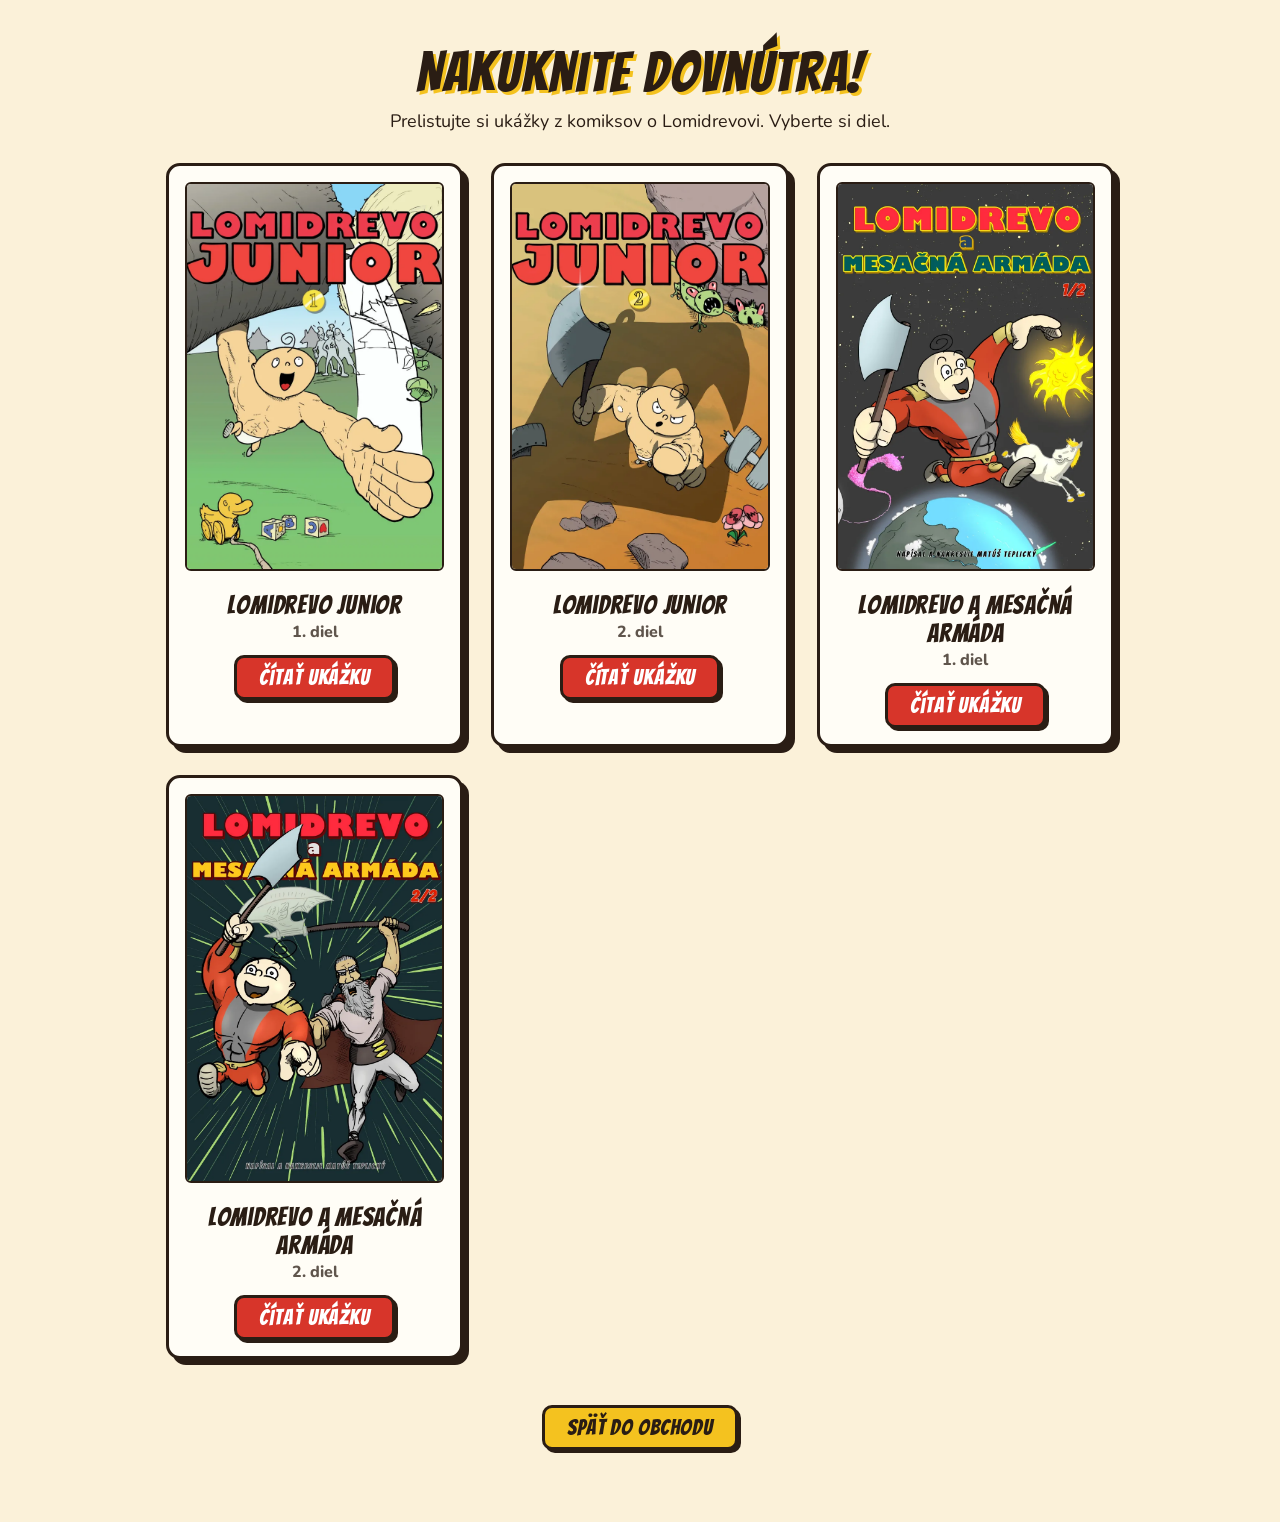
==== index.html @ 9c91c57e "Add files via upload" ====
<!doctype html>
<html lang="sk">
<head>
<meta charset="utf-8">
<meta name="viewport" content="width=device-width,initial-scale=1">
<title>Nakuknite do komiksu | Lomidrevo Junior</title>
<meta name="description" content="Prelistujte si ukážky z komiksov Lomidrevo a Mesačná armáda.">
<link rel="preconnect" href="https://fonts.googleapis.com">
<link href="https://fonts.googleapis.com/css2?family=Bangers&family=Nunito:wght@400;800&display=swap" rel="stylesheet">
<link rel="stylesheet" href="style.css">
</head>
<body>
<main class="landing">
  <h1>Nakuknite dovnútra!</h1>
  <p class="lead">Prelistujte si ukážky z komiksov o Lomidrevovi. Vyberte si diel.</p>
  <div class="cards" id="cards"></div>
  <p style="margin-top:34px"><a class="btn alt" href="https://www.lomidrevojunior.sk">Späť do obchodu</a></p>
</main>
<script src="common.js"></script>
<script>
loadBooks().then(books => {
  document.getElementById("cards").innerHTML = books.map(b => {
    const first = parsePages(b.pages, b.total)[0] || 1;
    return `<a class="card" href="reader.html?b=${b.id}">
      <img src="${b.folder}/${pad(first)}.webp" alt="Obálka: ${b.title}, ${b.subtitle}" loading="lazy">
      <h2>${b.title}</h2><span class="sub">${b.subtitle}</span>
      <span class="btn">Čítať ukážku</span></a>`;
  }).join("");
});
</script>
</body>
</html>
---- style.css ----
:root{--red:#d7352a;--yellow:#f4c21f;--cream:#fbf1d9;--ink:#2a1d14;--paper:#fffdf6}
*{box-sizing:border-box}
html,body{margin:0;height:100%}
body{font-family:"Nunito",system-ui,sans-serif;background:var(--cream);color:var(--ink)}
h1,h2,.comic{font-family:"Bangers","Impact",sans-serif;letter-spacing:.03em;font-weight:400}
a{color:inherit}

/* landing */
.landing{max-width:980px;margin:0 auto;padding:32px 16px 56px;text-align:center}
.landing h1{font-size:clamp(34px,7vw,56px);margin:.2em 0 .1em;text-shadow:3px 3px 0 var(--yellow)}
.landing p.lead{max-width:560px;margin:0 auto 28px;font-size:18px;line-height:1.5}
.cards{display:grid;grid-template-columns:repeat(auto-fit,minmax(240px,1fr));gap:28px}
.card{display:block;text-decoration:none;background:var(--paper);border:3px solid var(--ink);border-radius:14px;padding:16px;box-shadow:6px 6px 0 var(--ink);transition:transform .15s,box-shadow .15s}
.card:hover,.card:focus-visible{transform:translate(-3px,-3px);box-shadow:9px 9px 0 var(--ink)}
.card img{width:100%;aspect-ratio:2/3;object-fit:cover;border:2px solid var(--ink);border-radius:6px;background:#eee}
.card h2{font-size:26px;margin:14px 0 2px}
.card span.sub{display:block;font-weight:800;opacity:.75}
.btn{display:inline-block;margin-top:12px;background:var(--red);color:#fff;font-family:"Bangers",sans-serif;letter-spacing:.04em;font-size:22px;padding:8px 22px;border:3px solid var(--ink);border-radius:10px;text-decoration:none;box-shadow:3px 3px 0 var(--ink)}
.btn:hover{background:#bf2a20}
.btn.alt{background:var(--yellow);color:var(--ink)}

/* reader */
.reader{position:fixed;inset:0;display:flex;flex-direction:column;background:#2b2118}
.topbar{display:flex;align-items:center;gap:10px;padding:8px 12px;background:var(--cream);border-bottom:3px solid var(--ink)}
.topbar .t{flex:1;min-width:0;white-space:nowrap;overflow:hidden;text-overflow:ellipsis;font-weight:800}
.topbar .t b{font-family:"Bangers",sans-serif;font-weight:400;font-size:22px;letter-spacing:.03em}
.topbar a.btn,.topbar button{margin:0;font-size:18px;padding:5px 14px;box-shadow:2px 2px 0 var(--ink)}
.iconbtn{background:var(--paper);border:2px solid var(--ink);border-radius:8px;cursor:pointer;font-size:18px;padding:4px 10px;color:var(--ink)}
.stage{flex:1;position:relative;display:flex;align-items:center;justify-content:center;overflow:hidden;perspective:2200px;touch-action:pan-y}
.book{position:relative;display:flex;height:100%;max-width:100%;padding:12px;box-sizing:border-box}
.slot{position:relative;height:100%;aspect-ratio:419.52/623.52;background:var(--paper);overflow:hidden}
.slot img{width:100%;height:100%;object-fit:contain;display:block;user-select:none;-webkit-user-drag:none}
.slot.empty{background:transparent}
.slot.l{box-shadow:inset -14px 0 18px -14px rgba(0,0,0,.35)}
.slot.r{box-shadow:inset 14px 0 18px -14px rgba(0,0,0,.35)}
.book.spread .slot.l{border-radius:4px 0 0 4px}
.book.spread .slot.r{border-radius:0 4px 4px 0}
.book:not(.spread) .slot{border-radius:4px}
.leaf{position:absolute;top:12px;bottom:12px;aspect-ratio:419.52/623.52;transform-style:preserve-3d;z-index:5}
.leaf .f,.leaf .b{position:absolute;inset:0;backface-visibility:hidden;background:var(--paper);overflow:hidden}
.leaf .b{transform:rotateY(180deg)}
.leaf img{width:100%;height:100%;object-fit:contain}
.nav{position:absolute;top:50%;transform:translateY(-50%);z-index:10;width:44px;height:64px;border:2px solid var(--ink);background:var(--yellow);color:var(--ink);font-size:26px;cursor:pointer;border-radius:10px;box-shadow:2px 2px 0 var(--ink)}
.nav:disabled{opacity:.3;cursor:default}
.nav.prev{left:8px}.nav.next{right:8px}
.footer{display:flex;align-items:center;justify-content:center;gap:12px;padding:8px;background:var(--cream);border-top:3px solid var(--ink);font-weight:800}
.end{position:absolute;inset:0;z-index:20;display:none;align-items:center;justify-content:center;flex-direction:column;gap:6px;background:rgba(43,33,24,.9);color:#fff;text-align:center;padding:20px}
.end.show{display:flex}
.end h2{font-size:clamp(30px,6vw,52px);margin:0;color:var(--yellow)}
.end p{max-width:440px;margin:4px 0 8px;font-size:18px}
.end .row{display:flex;gap:10px;flex-wrap:wrap;justify-content:center}
@media (max-width:640px){.nav{width:36px;height:52px}.topbar .t b{font-size:18px}}
@media (prefers-reduced-motion:reduce){.card{transition:none}}
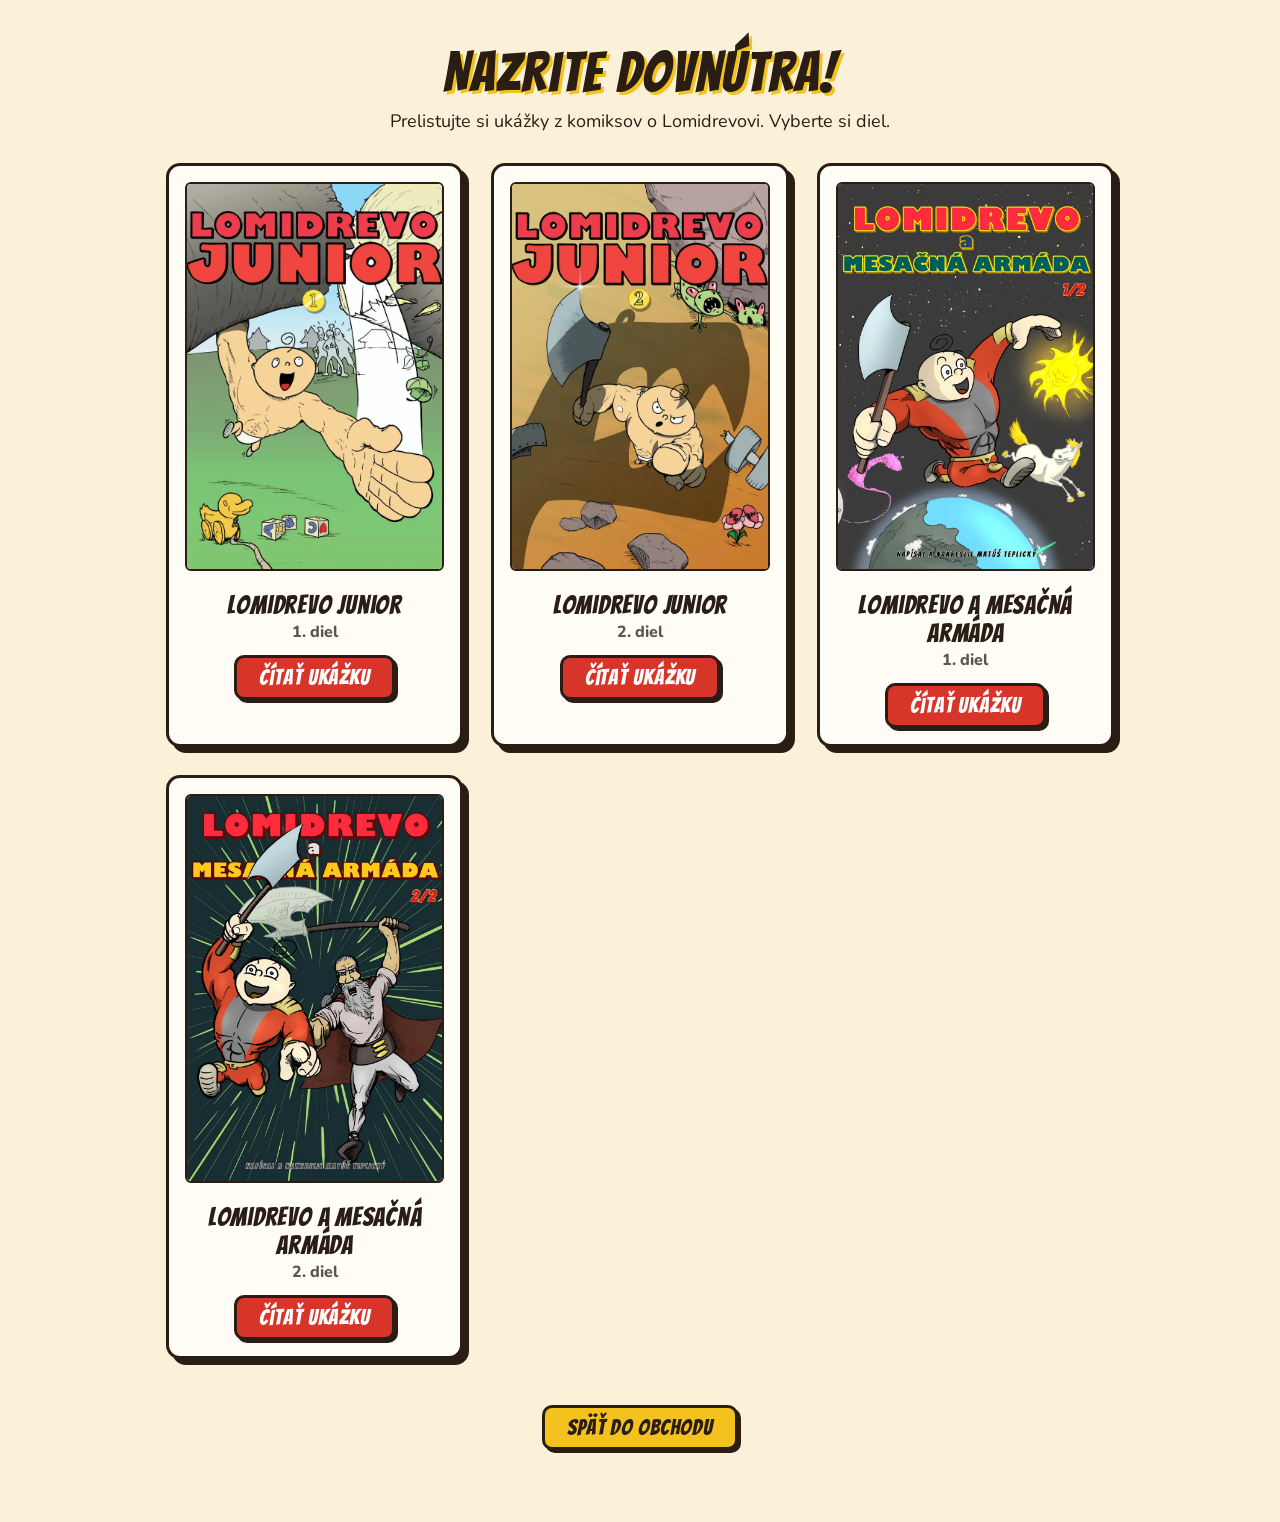
==== commit 37818398: "Add files via upload" ====
--- a/index.html
+++ b/index.html
@@ -3,7 +3,7 @@
 <head>
 <meta charset="utf-8">
 <meta name="viewport" content="width=device-width,initial-scale=1">
-<title>Nakuknite do komiksu | Lomidrevo Junior</title>
+<title>Nazrite do komiksu | Lomidrevo Junior</title>
 <meta name="description" content="Prelistujte si ukážky z komiksov Lomidrevo a Mesačná armáda.">
 <link rel="preconnect" href="https://fonts.googleapis.com">
 <link href="https://fonts.googleapis.com/css2?family=Bangers&family=Nunito:wght@400;800&display=swap" rel="stylesheet">
@@ -11,7 +11,7 @@
 </head>
 <body>
 <main class="landing">
-  <h1>Nakuknite dovnútra!</h1>
+  <h1>Nazrite dovnútra!</h1>
   <p class="lead">Prelistujte si ukážky z komiksov o Lomidrevovi. Vyberte si diel.</p>
   <div class="cards" id="cards"></div>
   <p style="margin-top:34px"><a class="btn alt" href="https://www.lomidrevojunior.sk">Späť do obchodu</a></p>
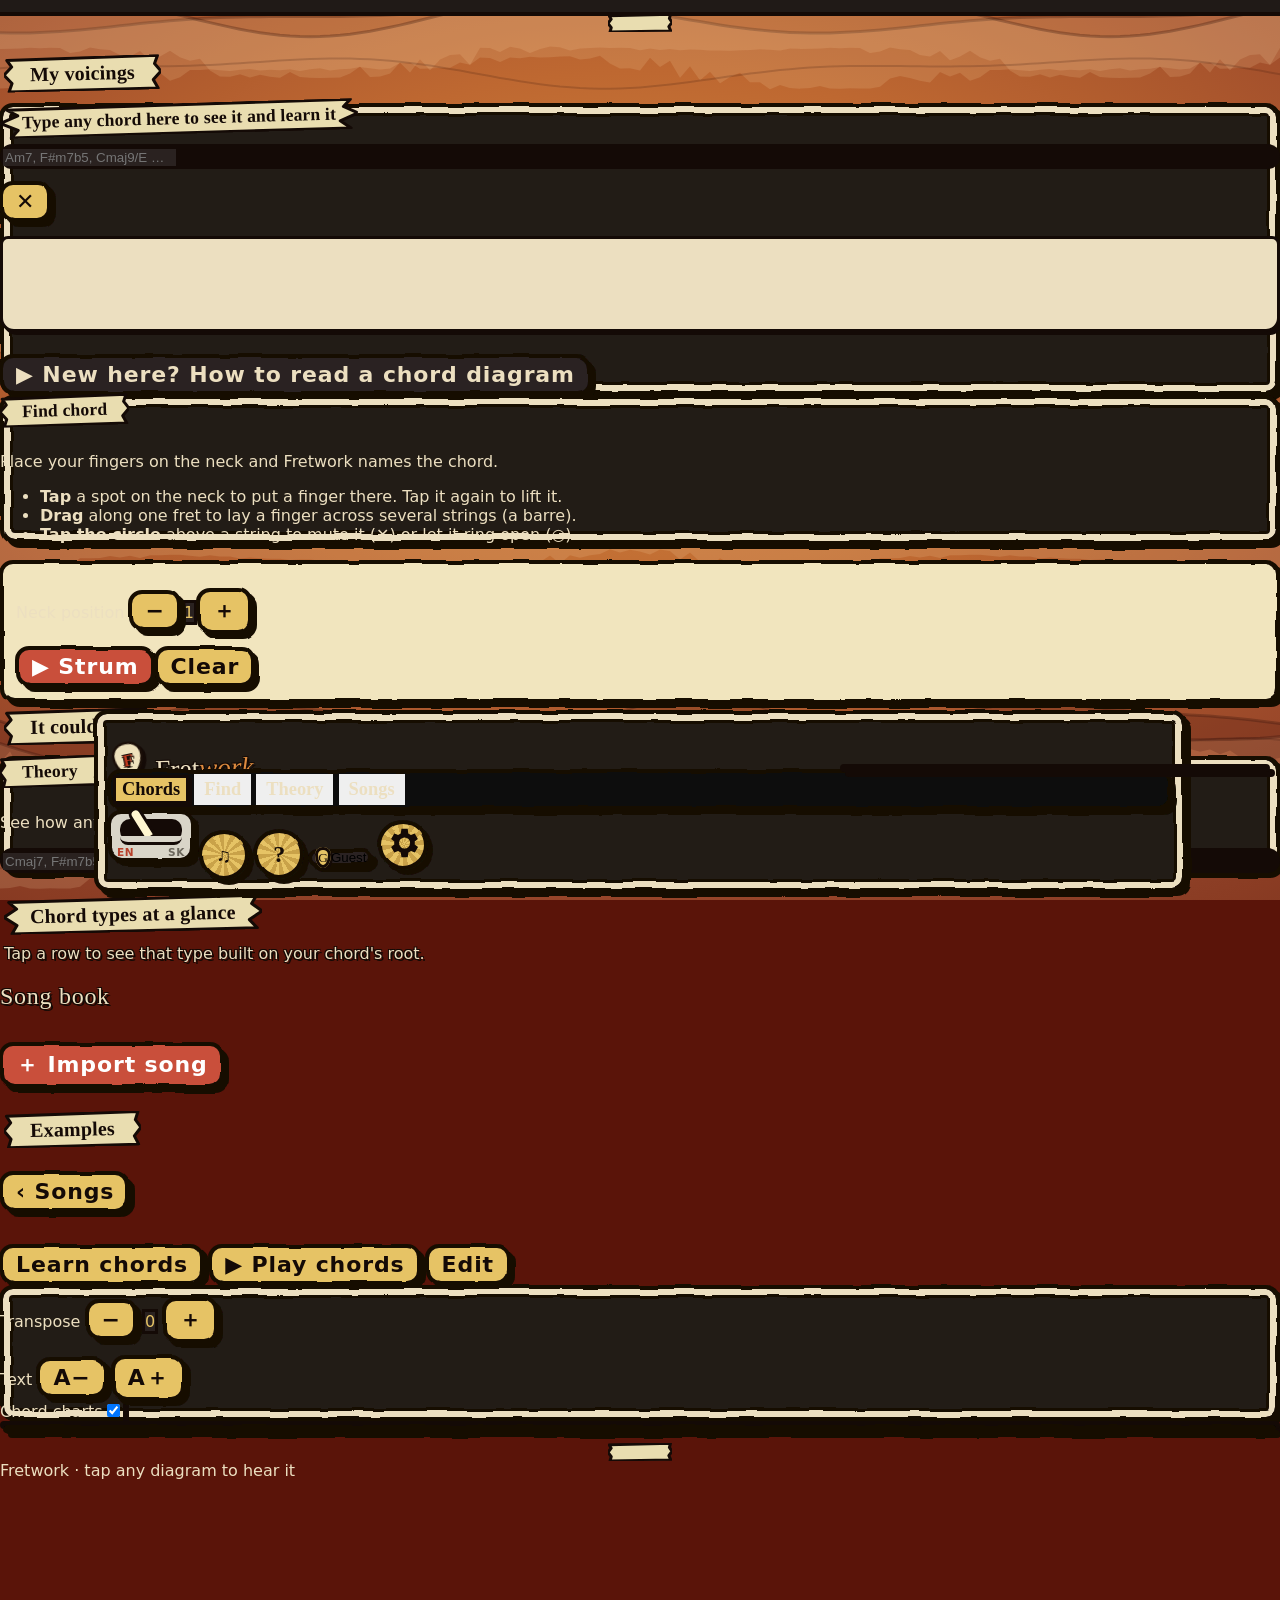
==== commit f0022160: "Add files via upload" ====
--- a/index.html
+++ b/index.html
@@ -1,32 +1,226 @@
 <!doctype html>
-<html lang="sk">
+<html lang="en">
 <head>
 <meta charset="utf-8">
-<meta name="viewport" content="width=device-width,initial-scale=1">
-<title>Nazrite do komiksu | Lomidrevo Junior</title>
-<meta name="description" content="Prelistujte si ukážky z komiksov Lomidrevo a Mesačná armáda.">
-<link rel="preconnect" href="https://fonts.googleapis.com">
-<link href="https://fonts.googleapis.com/css2?family=Bangers&family=Nunito:wght@400;800&display=swap" rel="stylesheet">
-<link rel="stylesheet" href="style.css">
+<meta name="viewport" content="width=device-width,initial-scale=1,viewport-fit=cover">
+<meta name="theme-color" content="#2a1a10">
+<meta name="apple-mobile-web-app-capable" content="yes">
+<meta name="mobile-web-app-capable" content="yes">
+<title>Fretwork – Guitar Chord Workshop</title>
+<link rel="manifest" href="manifest.webmanifest">
+<link rel="icon" href="favicon.ico" sizes="48x48">
+<link rel="icon" href="icon.svg" type="image/svg+xml">
+<link rel="apple-touch-icon" href="apple-touch-icon.png">
+<link rel="stylesheet" href="style.css?v=20">
+<link rel="stylesheet" href="theme.css?v=20">
+<script>/* apply saved look and wood colour before first paint, so a reload never flashes the defaults */
+(function(){try{var g=function(k){try{return JSON.parse(localStorage.getItem(k))}catch(e){return null}},r=document.documentElement.style,
+u={'--ow':'px','--so':'px','--rad':'px','--tilt':'deg'},
+F={'Marker Felt':'"Marker Felt","Bradley Hand","Chalkboard SE","Segoe Print","Comic Sans MS",cursive','Bradley Hand':'"Bradley Hand","Segoe Print","Comic Sans MS",cursive','Chalkboard':'"Chalkboard SE","Comic Sans MS",cursive','Comic Sans':'"Comic Sans MS","Comic Neue",cursive','Plain rounded':'ui-rounded,"Trebuchet MS",system-ui,sans-serif'},
+L=Object.assign({},g('fw.look.shipped')||{},g('fw.look')||{});
+for(var k in L){if(k in u)r.setProperty(k,L[k]+u[k]);else if(k.indexOf('--')===0)r.setProperty(k,L[k]);else if(k==='wob')r.setProperty('--wobf',+L[k]>0?'url(#wobble)':'none');else if(k==='font'&&F[L[k]])r.setProperty('--hand',F[L[k]]);}
+var d=g('fw.data.'+(g('fw.session')||'guest')),f=d&&d.settings&&d.settings.finish;
+if(f){r.setProperty('--hue',f.hue+'deg');r.setProperty('--wsat',f.sat);r.setProperty('--wbri',f.bri);}
+}catch(e){}})();</script>
+
 </head>
 <body>
-<main class="landing">
-  <h1>Nazrite dovnútra!</h1>
-  <p class="lead">Prelistujte si ukážky z komiksov o Lomidrevovi. Vyberte si diel.</p>
-  <div class="cards" id="cards"></div>
-  <p style="margin-top:34px"><a class="btn alt" href="https://www.lomidrevojunior.sk">Späť do obchodu</a></p>
-</main>
-<script src="common.js"></script>
-<script>
-loadBooks().then(books => {
-  document.getElementById("cards").innerHTML = books.map(b => {
-    const first = parsePages(b.pages, b.total)[0] || 1;
-    return `<a class="card" href="reader.html?b=${b.id}">
-      <img src="${b.folder}/${pad(first)}.webp" alt="Obálka: ${b.title}, ${b.subtitle}" loading="lazy">
-      <h2>${b.title}</h2><span class="sub">${b.subtitle}</span>
-      <span class="btn">Čítať ukážku</span></a>`;
-  }).join("");
-});
-</script>
+
+<!-- shared SVG paint: wood grain, brass, strings, pearl, dots -->
+<svg width="0" height="0" style="position:absolute" aria-hidden="true">
+  <defs>
+    <filter id="wobble" x="-4%" y="-4%" width="108%" height="108%"><feTurbulence type="fractalNoise" baseFrequency="0.03" numOctaves="2" seed="4" result="n"/><feDisplacementMap id="wobbleMap" in="SourceGraphic" in2="n" scale="4" xChannelSelector="R" yChannelSelector="G"/></filter>
+    <filter id="grain" x="0" y="0" width="100%" height="100%">
+      <feTurbulence type="fractalNoise" baseFrequency="0.22 0.012" numOctaves="3" seed="7" result="n"/>
+      <feColorMatrix in="n" type="matrix" values="0 0 0 0 0.09  0 0 0 0 0.04  0 0 0 0 0.02  0 0 0 -1.5 1.05" result="g"/>
+      <feMerge><feMergeNode in="SourceGraphic"/><feMergeNode in="g"/></feMerge>
+    </filter>
+    <linearGradient id="rosewood" x1="0" x2="1" y1="0" y2="0">
+      <stop offset="0" stop-color="#3a2014"/><stop offset=".5" stop-color="#4b2a19"/><stop offset="1" stop-color="#341b10"/>
+    </linearGradient>
+    <linearGradient id="bone" x1="0" x2="0" y1="0" y2="1">
+      <stop offset="0" stop-color="#fbf4dc"/><stop offset=".6" stop-color="#e4d6ab"/><stop offset="1" stop-color="#b9a679"/>
+    </linearGradient>
+    <linearGradient id="nickel" x1="0" x2="0" y1="0" y2="1">
+      <stop offset="0" stop-color="#f4f6f8"/><stop offset=".5" stop-color="#aeb4ba"/><stop offset="1" stop-color="#6d7379"/>
+    </linearGradient>
+    <linearGradient id="brass" x1="0" x2="0" y1="0" y2="1">
+      <stop offset="0" stop-color="#f6e2a0"/><stop offset=".5" stop-color="#cfa447"/><stop offset="1" stop-color="#8d6a22"/>
+    </linearGradient>
+    <radialGradient id="pearl" cx=".35" cy=".3" r=".8">
+      <stop offset="0" stop-color="#ffffff"/><stop offset=".6" stop-color="#d9d3c3"/><stop offset="1" stop-color="#8f8873"/>
+    </radialGradient>
+    <radialGradient id="dot" cx=".35" cy=".28" r=".85">
+      <stop offset="0" stop-color="#fff9e6"/><stop offset=".55" stop-color="#f0d98f"/><stop offset="1" stop-color="#b98a2c"/>
+    </radialGradient>
+    <radialGradient id="dotRoot" cx=".35" cy=".28" r=".85">
+      <stop offset="0" stop-color="#ffd9c9"/><stop offset=".5" stop-color="#e2583a"/><stop offset="1" stop-color="#8f2210"/>
+    </radialGradient>
+    <linearGradient id="barre" x1="0" x2="0" y1="0" y2="1">
+      <stop offset="0" stop-color="#fff2c8"/><stop offset=".55" stop-color="#e8c466"/><stop offset="1" stop-color="#a97b22"/>
+    </linearGradient>
+    <filter id="soft" x="-30%" y="-30%" width="160%" height="160%"><feGaussianBlur stdDeviation="1.4"/></filter>
+  </defs>
+</svg>
+
+<div id="app">
+  <div id="tuneBar" class="tunebar" role="status" hidden></div>
+
+  <main>
+    <!-- CHORDS -->
+    <section id="v-chords" class="view on">
+      <div id="startCard" class="startcard" hidden></div>
+
+      <div id="chordResult" hidden>
+        <div class="detail card paper" id="detail"></div>
+        <h3 class="sect">Other voicings <small id="voicingCount"></small></h3>
+        <p class="taphint2">Tap a shape to hear it</p>
+        <div class="grid" id="voicings"></div>
+      </div>
+      <div class="hint" id="chordHint"></div>
+
+      <h3 class="sect" id="mineHead" hidden>My voicings</h3>
+      <div class="grid small" id="mine"></div>
+
+      <div class="panel leather" id="chordPanel">
+        <label class="plate-label" for="chordIn">Type any chord here to see it and learn it</label>
+        <div class="inputrow">
+          <div class="engraved"><input id="chordIn" type="text" inputmode="text" autocomplete="off" autocapitalize="off" spellcheck="false" placeholder="Am7, F#m7b5, Cmaj9/E …" aria-label="Chord name"></div>
+          <button class="btn" id="btnClear" aria-label="Clear">✕</button>
+        </div>
+        <button class="btn ghost sm" id="btnKeys" type="button">Show the keyboard ▾</button>
+        <div class="keys" id="rootKeys" aria-label="Root note"></div>
+        <div class="chipbox" id="suffixChips" aria-label="Chord quality"></div>
+        <div class="status" id="chordInfo"></div>
+        <button class="btn ghost sm" id="btnHelp2">▶ New here? How to read a chord diagram</button>
+      </div>
+    </section>
+
+    <!-- FIND CHORD -->
+    <section id="v-find" class="view">
+      <div class="panel leather">
+        <span class="plate-label">Find chord</span>
+        <p class="lead">Place your fingers on the neck and Fretwork names the chord.</p>
+        <ul class="how">
+          <li><b>Tap</b> a spot on the neck to put a finger there. Tap it again to lift it.</li>
+          <li><b>Drag</b> along one fret to lay a finger across several strings (a barre).</li>
+          <li><b>Tap the circle</b> above a string to mute it (✕) or let it ring open (○).</li>
+        </ul>
+      </div>
+      <div class="findgrid">
+        <div class="card paper findboard">
+          <div id="findBoard" class="board"></div>
+          <div class="ctlrow">
+            <span class="lbl">Neck position</span>
+            <button class="btn sm" id="fdDown" aria-label="Move up the neck towards the nut">−</button><output id="fdBase">1</output><button class="btn sm" id="fdUp" aria-label="Move down the neck">＋</button>
+          </div>
+          <div class="ctlrow"><button class="btn primary" id="fdPlay">▶ Strum</button><button class="btn" id="fdReset">Clear</button></div>
+          <div id="fdNotes" class="notesline"></div>
+        </div>
+        <div><h3 class="sect" style="margin-top:6px">It could be</h3><div id="findRes" class="reslist"></div></div>
+      </div>
+    </section>
+
+    <!-- THEORY -->
+    <section id="v-theory" class="view">
+      <div class="panel leather">
+        <span class="plate-label">Theory</span>
+        <p class="lead">See how any chord is built: its intervals, its scale, and where it fits.</p>
+        <div class="inputrow"><div class="engraved"><input id="thIn" type="text" autocomplete="off" autocapitalize="off" spellcheck="false" placeholder="Cmaj7, F#m7b5, G13 …" aria-label="Chord for theory"></div></div>
+      </div>
+      <div id="theoryOut"></div>
+      <h3 class="sect">Chord types at a glance</h3>
+      <p class="sub" style="margin:0 4px 10px">Tap a row to see that type built on your chord's root.</p>
+      <div id="theoryTable"></div>
+    </section>
+
+    <!-- SONG LIST -->
+    <section id="v-songs" class="view">
+      <div class="rowbar">
+        <h2>Song book</h2>
+        <button class="btn primary" id="btnImport">＋ Import song</button>
+      </div>
+      <div id="songList" class="songlist"></div>
+      <div id="progs"></div>
+      <div id="playable"></div>
+      <h3 class="sect">Examples</h3>
+      <div id="sampleList" class="songlist"></div>
+    </section>
+
+    <!-- SONG DETAIL -->
+    <section id="v-song" class="view">
+      <div class="rowbar wrapbar">
+        <button class="btn" id="btnBack">‹ Songs</button>
+        <div class="songhead"><h2 id="songTitle"></h2><div id="songArtist" class="sub"></div></div>
+        <button class="btn" id="btnLearnSong">Learn chords</button>
+        <button class="btn" id="btnPlaySong">▶ Play chords</button>
+        <button class="btn" id="btnEditSong">Edit</button>
+      </div>
+      <div class="toolbar leather">
+        <div class="ctl"><span>Transpose</span>
+          <button class="btn sm" id="trDown" aria-label="Down a semitone">−</button>
+          <output id="trVal">0</output>
+          <button class="btn sm" id="trUp" aria-label="Up a semitone">＋</button></div>
+        <div class="ctl"><span>Text</span>
+          <button class="btn sm" id="fsDown" aria-label="Smaller">A−</button>
+          <button class="btn sm" id="fsUp" aria-label="Bigger">A＋</button></div>
+        <label class="ctl switch"><span>Chord charts</span><input type="checkbox" id="swCharts" checked><i></i></label>
+      </div>
+      <div class="chartstrip" id="chartStrip"></div>
+      <article class="sheet paper" id="sheet"></article>
+    </section>
+  </main>
+
+  <div id="wip" class="wip"></div>
+  <div id="a2hs" class="wip a2hs" hidden></div>
+
+  <header class="deck">
+    <div class="brand" aria-label="Fretwork">
+      <svg viewBox="0 0 40 40" class="logo" aria-hidden="true"><path d="M20 3C10 3 5 10 6 18c1 9 9 19 14 19s13-10 14-19C35 10 30 3 20 3z" fill="#efe2bd" stroke="#1b0f08" stroke-width="2.5"/><text x="20" y="26" text-anchor="middle" font-size="17" font-weight="900" fill="#c0391e" font-family="Marker Felt,Chalkboard SE,Comic Sans MS,cursive">F</text></svg>
+      <span>Fret<em>work</em></span>
+    </div>
+    <nav class="seg" id="nav" role="tablist">
+      <button class="seg-b on" data-view="chords" role="tab">Chords</button>
+      <button class="seg-b" data-view="find" role="tab" title="Place your fingers and find the chord">Find</button>
+      <button class="seg-b" data-view="theory" role="tab" title="How chords are built">Theory</button>
+      <button class="seg-b" data-view="songs" role="tab">Songs</button>
+    </nav>
+    <div class="tools">
+      <button class="knob pickup" id="btnLang" data-lang="en" role="switch" aria-checked="false" title="Language / Jazyk" aria-label="Language"><span class="pk-slot"></span><span class="pk-lever"><span class="pk-tip"></span></span><span class="pk-l">EN</span><span class="pk-r">SK</span><span id="lgTxt"></span><span id="lgCap"></span></button>
+      <button class="knob" id="btnSeq" title="Chord sequence" aria-label="Chord sequence" style="font-weight:700;font-size:1.25rem;color:#e7d3a0"><span>♫</span></button>
+      <button class="knob" id="btnHelp" title="How to read a chord diagram" aria-label="How to read a chord diagram" style="font-weight:700;font-size:1.25rem;color:#e7d3a0"><span>?</span></button>
+      <button class="chip-btn" id="btnProfile" title="Profile"><span class="avatar" id="avatar">G</span><span class="who" id="whoName">Guest</span></button>
+      <button class="knob" id="btnSettings" title="Settings" aria-label="Settings"><svg viewBox="0 0 24 24"><path fill="currentColor" d="M19.4 13a7.5 7.5 0 0 0 0-2l2-1.6-2-3.4-2.4 1a7.6 7.6 0 0 0-1.7-1L15 3h-4l-.4 3a7.6 7.6 0 0 0-1.7 1l-2.4-1-2 3.4 2 1.6a7.5 7.5 0 0 0 0 2l-2 1.6 2 3.4 2.4-1c.5.4 1.1.7 1.7 1l.4 3h4l.4-3c.6-.3 1.2-.6 1.7-1l2.4 1 2-3.4zM13 15.5A3.5 3.5 0 1 1 13 8.5a3.5 3.5 0 0 1 0 7z"/></svg></button>
+    </div>
+  </header>
+
+  <div class="foot">Fretwork · tap any diagram to hear it</div>
+</div>
+
+<!-- bottom sheet for picking voicings from songs -->
+<div id="drawer" class="drawer" hidden>
+  <div class="drawer-bg" data-close></div>
+  <div class="drawer-box leather" role="dialog" aria-modal="true">
+    <div class="drawer-grip"></div>
+    <div id="drawerBody"></div>
+  </div>
+</div>
+
+<!-- modal -->
+<div id="modal" class="modal" hidden>
+  <div class="modal-bg" data-close></div>
+  <div class="modal-box paper" role="dialog" aria-modal="true"><div id="modalBody"></div></div>
+</div>
+
+<div id="tour" class="tour" hidden></div>
+
+<div id="pinbar" class="pinbar" hidden></div>
+<div id="seqwin" class="seqwin" hidden></div>
+<div id="toast" class="toast" hidden></div>
+
+<script src="config.js?v=20"></script>
+<script src="engine.js?v=20"></script>
+<script src="sk.js?v=20"></script>
+<script src="app.js?v=20"></script>
 </body>
 </html>
--- a/theme.css
+++ b/theme.css
@@ -0,0 +1,231 @@
+/* =====================================================================
+   FRETWORK LOOK: crude hand-drawn cartoon (thick wobbly outlines, flat colour, hard shadows)
+   EASY TWEAKS: change the numbers/colours in this :root block, or open Settings > "Tweak the look"
+   to play with them live. The Style lab can export a look.json that becomes everyone's default.
+   ===================================================================== */
+:root{
+  --ink:#140a06;            /* outline colour */
+  --ow:4px;                 /* outline thickness */
+  --so:5px;                 /* hard comic shadow offset */
+  --rad:14px;               /* corner roundness */
+  --c-paper:#f1e5be;        /* cards, dialogs */
+  --c-panel:#201a17;        /* black pickguard panels */
+  --c-bind:#ecdfc0;         /* cream binding line on panels */
+  --c-btn:#e6c365;          /* normal buttons */
+  --c-btn2:#c9503a;         /* main (red) buttons */
+  --c-hot:#dc8a3e;          /* selected outline */
+  --tilt:1.6deg;            /* how crooked the tape labels are */
+  --wobf:url(#wobble);      /* hand-drawn wobble on frames ("none" to turn off) */
+  --hand:"Marker Felt","Bradley Hand","Chalkboard SE","Segoe Print","Comic Sans MS",cursive;
+  --round:"Marker Felt","Chalkboard SE","Trebuchet MS",ui-rounded,system-ui,sans-serif;
+  --tile:url("data:image/svg+xml;utf8,<svg xmlns='http://www.w3.org/2000/svg' width='800' height='800'><path d='M0,-56.5 L10,-53.3 L20,-50.1 L30,-47.1 L40,-44.2 L50,-41.7 L60,-39.3 L70,-37.3 L80,-35.6 L90,-34.3 L100,-33.3 L110,-32.6 L120,-32.3 L130,-32.4 L140,-32.8 L150,-33.5 L160,-34.5 L170,-35.7 L180,-37.1 L190,-38.7 L200,-40.5 L210,-42.3 L220,-44.2 L230,-46.1 L240,-47.9 L250,-49.7 L260,-51.5 L270,-53.0 L280,-54.5 L290,-55.8 L300,-56.9 L310,-57.8 L320,-58.6 L330,-59.2 L340,-59.6 L350,-59.9 L360,-60.1 L370,-60.2 L380,-60.3 L390,-60.3 L400,-60.3 L410,-60.3 L420,-60.4 L430,-60.6 L440,-60.9 L450,-61.3 L460,-61.8 L470,-62.6 L480,-63.5 L490,-64.5 L500,-65.8 L510,-67.2 L520,-68.7 L530,-70.4 L540,-72.1 L550,-73.9 L560,-75.8 L570,-77.6 L580,-79.4 L590,-81.1 L600,-82.7 L610,-84.1 L620,-85.3 L630,-86.3 L640,-86.9 L650,-87.3 L660,-87.4 L670,-87.1 L680,-86.4 L690,-85.4 L700,-84.1 L710,-82.4 L720,-80.4 L730,-78.0 L740,-75.5 L750,-72.6 L760,-69.6 L770,-66.4 L780,-63.2 L790,-59.9 L800,-56.5 L800,-11.7 L790,-19.1 L780,-26.5 L770,-36.9 L760,-19.7 L750,-37.2 L740,-19.5 L730,-38.6 L720,-31.8 L710,-36.7 L700,-41.4 L690,-41.4 L680,-40.8 L670,-40.7 L660,-36.8 L650,-39.0 L640,-38.8 L630,-39.7 L620,-40.6 L610,-36.3 L600,-40.1 L590,-37.7 L580,-37.1 L570,-26.9 L560,-38.4 L550,-27.4 L540,-30.1 L530,-27.9 L520,-27.8 L510,-20.2 L500,-19.2 L490,-29.7 L480,-24.7 L470,-19.1 L460,-24.1 L450,-19.2 L440,-20.0 L430,-19.2 L420,-19.8 L410,-21.8 L400,-19.1 L390,-19.8 L380,-18.4 L370,-19.1 L360,-19.1 L350,-19.6 L340,-19.5 L330,-14.8 L320,-20.9 L310,-20.4 L300,-20.4 L290,-17.8 L280,-18.5 L270,-16.3 L260,-7.9 L250,-4.6 L240,-15.0 L230,-8.0 L220,-9.8 L210,-0.7 L200,-2.6 L190,-6.3 L180,1.5 L170,1.6 L160,-3.2 L150,1.3 L140,0.2 L130,-1.4 L120,0.1 L110,2.5 L100,2.6 L90,1.3 L80,2.8 L70,-2.7 L60,-5.2 L50,0.2 L40,1.9 L30,-11.0 L20,-6.4 L10,-3.1 L0,-9.3Z' transform='translate(0 -800)' fill='%23ffd9a0' fill-opacity='0.16'/><path d='M0,-56.5 L10,-53.3 L20,-50.1 L30,-47.1 L40,-44.2 L50,-41.7 L60,-39.3 L70,-37.3 L80,-35.6 L90,-34.3 L100,-33.3 L110,-32.6 L120,-32.3 L130,-32.4 L140,-32.8 L150,-33.5 L160,-34.5 L170,-35.7 L180,-37.1 L190,-38.7 L200,-40.5 L210,-42.3 L220,-44.2 L230,-46.1 L240,-47.9 L250,-49.7 L260,-51.5 L270,-53.0 L280,-54.5 L290,-55.8 L300,-56.9 L310,-57.8 L320,-58.6 L330,-59.2 L340,-59.6 L350,-59.9 L360,-60.1 L370,-60.2 L380,-60.3 L390,-60.3 L400,-60.3 L410,-60.3 L420,-60.4 L430,-60.6 L440,-60.9 L450,-61.3 L460,-61.8 L470,-62.6 L480,-63.5 L490,-64.5 L500,-65.8 L510,-67.2 L520,-68.7 L530,-70.4 L540,-72.1 L550,-73.9 L560,-75.8 L570,-77.6 L580,-79.4 L590,-81.1 L600,-82.7 L610,-84.1 L620,-85.3 L630,-86.3 L640,-86.9 L650,-87.3 L660,-87.4 L670,-87.1 L680,-86.4 L690,-85.4 L700,-84.1 L710,-82.4 L720,-80.4 L730,-78.0 L740,-75.5 L750,-72.6 L760,-69.6 L770,-66.4 L780,-63.2 L790,-59.9 L800,-56.5' transform='translate(0 -800)' fill='none' stroke='%232a0a04' stroke-opacity='.28' stroke-width='3' stroke-linecap='round' stroke-linejoin='round'/><path d='M0,-56.5 L10,-53.3 L20,-50.1 L30,-47.1 L40,-44.2 L50,-41.7 L60,-39.3 L70,-37.3 L80,-35.6 L90,-34.3 L100,-33.3 L110,-32.6 L120,-32.3 L130,-32.4 L140,-32.8 L150,-33.5 L160,-34.5 L170,-35.7 L180,-37.1 L190,-38.7 L200,-40.5 L210,-42.3 L220,-44.2 L230,-46.1 L240,-47.9 L250,-49.7 L260,-51.5 L270,-53.0 L280,-54.5 L290,-55.8 L300,-56.9 L310,-57.8 L320,-58.6 L330,-59.2 L340,-59.6 L350,-59.9 L360,-60.1 L370,-60.2 L380,-60.3 L390,-60.3 L400,-60.3 L410,-60.3 L420,-60.4 L430,-60.6 L440,-60.9 L450,-61.3 L460,-61.8 L470,-62.6 L480,-63.5 L490,-64.5 L500,-65.8 L510,-67.2 L520,-68.7 L530,-70.4 L540,-72.1 L550,-73.9 L560,-75.8 L570,-77.6 L580,-79.4 L590,-81.1 L600,-82.7 L610,-84.1 L620,-85.3 L630,-86.3 L640,-86.9 L650,-87.3 L660,-87.4 L670,-87.1 L680,-86.4 L690,-85.4 L700,-84.1 L710,-82.4 L720,-80.4 L730,-78.0 L740,-75.5 L750,-72.6 L760,-69.6 L770,-66.4 L780,-63.2 L790,-59.9 L800,-56.5 L800,-11.7 L790,-19.1 L780,-26.5 L770,-36.9 L760,-19.7 L750,-37.2 L740,-19.5 L730,-38.6 L720,-31.8 L710,-36.7 L700,-41.4 L690,-41.4 L680,-40.8 L670,-40.7 L660,-36.8 L650,-39.0 L640,-38.8 L630,-39.7 L620,-40.6 L610,-36.3 L600,-40.1 L590,-37.7 L580,-37.1 L570,-26.9 L560,-38.4 L550,-27.4 L540,-30.1 L530,-27.9 L520,-27.8 L510,-20.2 L500,-19.2 L490,-29.7 L480,-24.7 L470,-19.1 L460,-24.1 L450,-19.2 L440,-20.0 L430,-19.2 L420,-19.8 L410,-21.8 L400,-19.1 L390,-19.8 L380,-18.4 L370,-19.1 L360,-19.1 L350,-19.6 L340,-19.5 L330,-14.8 L320,-20.9 L310,-20.4 L300,-20.4 L290,-17.8 L280,-18.5 L270,-16.3 L260,-7.9 L250,-4.6 L240,-15.0 L230,-8.0 L220,-9.8 L210,-0.7 L200,-2.6 L190,-6.3 L180,1.5 L170,1.6 L160,-3.2 L150,1.3 L140,0.2 L130,-1.4 L120,0.1 L110,2.5 L100,2.6 L90,1.3 L80,2.8 L70,-2.7 L60,-5.2 L50,0.2 L40,1.9 L30,-11.0 L20,-6.4 L10,-3.1 L0,-9.3Z' transform='translate(0 0)' fill='%23ffd9a0' fill-opacity='0.16'/><path d='M0,-56.5 L10,-53.3 L20,-50.1 L30,-47.1 L40,-44.2 L50,-41.7 L60,-39.3 L70,-37.3 L80,-35.6 L90,-34.3 L100,-33.3 L110,-32.6 L120,-32.3 L130,-32.4 L140,-32.8 L150,-33.5 L160,-34.5 L170,-35.7 L180,-37.1 L190,-38.7 L200,-40.5 L210,-42.3 L220,-44.2 L230,-46.1 L240,-47.9 L250,-49.7 L260,-51.5 L270,-53.0 L280,-54.5 L290,-55.8 L300,-56.9 L310,-57.8 L320,-58.6 L330,-59.2 L340,-59.6 L350,-59.9 L360,-60.1 L370,-60.2 L380,-60.3 L390,-60.3 L400,-60.3 L410,-60.3 L420,-60.4 L430,-60.6 L440,-60.9 L450,-61.3 L460,-61.8 L470,-62.6 L480,-63.5 L490,-64.5 L500,-65.8 L510,-67.2 L520,-68.7 L530,-70.4 L540,-72.1 L550,-73.9 L560,-75.8 L570,-77.6 L580,-79.4 L590,-81.1 L600,-82.7 L610,-84.1 L620,-85.3 L630,-86.3 L640,-86.9 L650,-87.3 L660,-87.4 L670,-87.1 L680,-86.4 L690,-85.4 L700,-84.1 L710,-82.4 L720,-80.4 L730,-78.0 L740,-75.5 L750,-72.6 L760,-69.6 L770,-66.4 L780,-63.2 L790,-59.9 L800,-56.5' transform='translate(0 0)' fill='none' stroke='%232a0a04' stroke-opacity='.28' stroke-width='3' stroke-linecap='round' stroke-linejoin='round'/><path d='M0,-56.5 L10,-53.3 L20,-50.1 L30,-47.1 L40,-44.2 L50,-41.7 L60,-39.3 L70,-37.3 L80,-35.6 L90,-34.3 L100,-33.3 L110,-32.6 L120,-32.3 L130,-32.4 L140,-32.8 L150,-33.5 L160,-34.5 L170,-35.7 L180,-37.1 L190,-38.7 L200,-40.5 L210,-42.3 L220,-44.2 L230,-46.1 L240,-47.9 L250,-49.7 L260,-51.5 L270,-53.0 L280,-54.5 L290,-55.8 L300,-56.9 L310,-57.8 L320,-58.6 L330,-59.2 L340,-59.6 L350,-59.9 L360,-60.1 L370,-60.2 L380,-60.3 L390,-60.3 L400,-60.3 L410,-60.3 L420,-60.4 L430,-60.6 L440,-60.9 L450,-61.3 L460,-61.8 L470,-62.6 L480,-63.5 L490,-64.5 L500,-65.8 L510,-67.2 L520,-68.7 L530,-70.4 L540,-72.1 L550,-73.9 L560,-75.8 L570,-77.6 L580,-79.4 L590,-81.1 L600,-82.7 L610,-84.1 L620,-85.3 L630,-86.3 L640,-86.9 L650,-87.3 L660,-87.4 L670,-87.1 L680,-86.4 L690,-85.4 L700,-84.1 L710,-82.4 L720,-80.4 L730,-78.0 L740,-75.5 L750,-72.6 L760,-69.6 L770,-66.4 L780,-63.2 L790,-59.9 L800,-56.5 L800,-11.7 L790,-19.1 L780,-26.5 L770,-36.9 L760,-19.7 L750,-37.2 L740,-19.5 L730,-38.6 L720,-31.8 L710,-36.7 L700,-41.4 L690,-41.4 L680,-40.8 L670,-40.7 L660,-36.8 L650,-39.0 L640,-38.8 L630,-39.7 L620,-40.6 L610,-36.3 L600,-40.1 L590,-37.7 L580,-37.1 L570,-26.9 L560,-38.4 L550,-27.4 L540,-30.1 L530,-27.9 L520,-27.8 L510,-20.2 L500,-19.2 L490,-29.7 L480,-24.7 L470,-19.1 L460,-24.1 L450,-19.2 L440,-20.0 L430,-19.2 L420,-19.8 L410,-21.8 L400,-19.1 L390,-19.8 L380,-18.4 L370,-19.1 L360,-19.1 L350,-19.6 L340,-19.5 L330,-14.8 L320,-20.9 L310,-20.4 L300,-20.4 L290,-17.8 L280,-18.5 L270,-16.3 L260,-7.9 L250,-4.6 L240,-15.0 L230,-8.0 L220,-9.8 L210,-0.7 L200,-2.6 L190,-6.3 L180,1.5 L170,1.6 L160,-3.2 L150,1.3 L140,0.2 L130,-1.4 L120,0.1 L110,2.5 L100,2.6 L90,1.3 L80,2.8 L70,-2.7 L60,-5.2 L50,0.2 L40,1.9 L30,-11.0 L20,-6.4 L10,-3.1 L0,-9.3Z' transform='translate(0 800)' fill='%23ffd9a0' fill-opacity='0.16'/><path d='M0,-56.5 L10,-53.3 L20,-50.1 L30,-47.1 L40,-44.2 L50,-41.7 L60,-39.3 L70,-37.3 L80,-35.6 L90,-34.3 L100,-33.3 L110,-32.6 L120,-32.3 L130,-32.4 L140,-32.8 L150,-33.5 L160,-34.5 L170,-35.7 L180,-37.1 L190,-38.7 L200,-40.5 L210,-42.3 L220,-44.2 L230,-46.1 L240,-47.9 L250,-49.7 L260,-51.5 L270,-53.0 L280,-54.5 L290,-55.8 L300,-56.9 L310,-57.8 L320,-58.6 L330,-59.2 L340,-59.6 L350,-59.9 L360,-60.1 L370,-60.2 L380,-60.3 L390,-60.3 L400,-60.3 L410,-60.3 L420,-60.4 L430,-60.6 L440,-60.9 L450,-61.3 L460,-61.8 L470,-62.6 L480,-63.5 L490,-64.5 L500,-65.8 L510,-67.2 L520,-68.7 L530,-70.4 L540,-72.1 L550,-73.9 L560,-75.8 L570,-77.6 L580,-79.4 L590,-81.1 L600,-82.7 L610,-84.1 L620,-85.3 L630,-86.3 L640,-86.9 L650,-87.3 L660,-87.4 L670,-87.1 L680,-86.4 L690,-85.4 L700,-84.1 L710,-82.4 L720,-80.4 L730,-78.0 L740,-75.5 L750,-72.6 L760,-69.6 L770,-66.4 L780,-63.2 L790,-59.9 L800,-56.5' transform='translate(0 800)' fill='none' stroke='%232a0a04' stroke-opacity='.28' stroke-width='3' stroke-linecap='round' stroke-linejoin='round'/><path d='M0,32.8 L10,33.0 L20,33.1 L30,32.9 L40,32.6 L50,32.1 L60,31.5 L70,30.7 L80,29.9 L90,28.9 L100,27.9 L110,26.9 L120,25.8 L130,24.7 L140,23.6 L150,22.6 L160,21.7 L170,20.8 L180,19.9 L190,19.2 L200,18.6 L210,18.0 L220,17.6 L230,17.2 L240,17.0 L250,16.8 L260,16.7 L270,16.6 L280,16.6 L290,16.6 L300,16.6 L310,16.6 L320,16.6 L330,16.6 L340,16.5 L350,16.3 L360,16.1 L370,15.8 L380,15.4 L390,14.9 L400,14.4 L410,13.7 L420,13.1 L430,12.3 L440,11.5 L450,10.7 L460,9.9 L470,9.1 L480,8.3 L490,7.5 L500,6.8 L510,6.2 L520,5.8 L530,5.4 L540,5.2 L550,5.1 L560,5.2 L570,5.4 L580,5.8 L590,6.4 L600,7.2 L610,8.2 L620,9.3 L630,10.5 L640,11.9 L650,13.4 L660,14.9 L670,16.6 L680,18.3 L690,19.9 L700,21.6 L710,23.3 L720,24.9 L730,26.4 L740,27.7 L750,29.0 L760,30.1 L770,31.1 L780,31.8 L790,32.4 L800,32.8 L800,88.8 L790,88.1 L780,84.9 L770,89.2 L760,82.3 L750,82.2 L740,72.8 L730,77.1 L720,83.2 L710,71.8 L700,80.2 L690,66.2 L680,77.7 L670,60.8 L660,67.0 L650,57.7 L640,70.5 L630,68.2 L620,68.6 L610,63.4 L600,55.8 L590,58.4 L580,59.4 L570,56.2 L560,56.6 L550,57.2 L540,57.5 L530,56.7 L520,58.2 L510,57.4 L500,62.0 L490,57.9 L480,57.4 L470,64.8 L460,62.5 L450,67.7 L440,67.8 L430,68.5 L420,68.7 L410,62.4 L400,62.8 L390,68.4 L380,69.6 L370,68.2 L360,66.9 L350,68.7 L340,69.2 L330,70.6 L320,68.2 L310,69.3 L300,70.9 L290,69.2 L280,70.3 L270,69.7 L260,70.5 L250,69.1 L240,69.8 L230,70.9 L220,70.2 L210,69.2 L200,69.9 L190,70.0 L180,77.2 L170,80.8 L160,72.8 L150,76.4 L140,72.1 L130,82.6 L120,80.7 L110,78.1 L100,75.9 L90,78.4 L80,86.8 L70,88.5 L60,88.6 L50,88.2 L40,88.7 L30,88.5 L20,86.1 L10,88.1 L0,88.5Z' transform='translate(0 -800)' fill='%23ffd9a0' fill-opacity='0.16'/><path d='M0,32.8 L10,33.0 L20,33.1 L30,32.9 L40,32.6 L50,32.1 L60,31.5 L70,30.7 L80,29.9 L90,28.9 L100,27.9 L110,26.9 L120,25.8 L130,24.7 L140,23.6 L150,22.6 L160,21.7 L170,20.8 L180,19.9 L190,19.2 L200,18.6 L210,18.0 L220,17.6 L230,17.2 L240,17.0 L250,16.8 L260,16.7 L270,16.6 L280,16.6 L290,16.6 L300,16.6 L310,16.6 L320,16.6 L330,16.6 L340,16.5 L350,16.3 L360,16.1 L370,15.8 L380,15.4 L390,14.9 L400,14.4 L410,13.7 L420,13.1 L430,12.3 L440,11.5 L450,10.7 L460,9.9 L470,9.1 L480,8.3 L490,7.5 L500,6.8 L510,6.2 L520,5.8 L530,5.4 L540,5.2 L550,5.1 L560,5.2 L570,5.4 L580,5.8 L590,6.4 L600,7.2 L610,8.2 L620,9.3 L630,10.5 L640,11.9 L650,13.4 L660,14.9 L670,16.6 L680,18.3 L690,19.9 L700,21.6 L710,23.3 L720,24.9 L730,26.4 L740,27.7 L750,29.0 L760,30.1 L770,31.1 L780,31.8 L790,32.4 L800,32.8' transform='translate(0 -800)' fill='none' stroke='%232a0a04' stroke-opacity='.28' stroke-width='3' stroke-linecap='round' stroke-linejoin='round'/><path d='M0,32.8 L10,33.0 L20,33.1 L30,32.9 L40,32.6 L50,32.1 L60,31.5 L70,30.7 L80,29.9 L90,28.9 L100,27.9 L110,26.9 L120,25.8 L130,24.7 L140,23.6 L150,22.6 L160,21.7 L170,20.8 L180,19.9 L190,19.2 L200,18.6 L210,18.0 L220,17.6 L230,17.2 L240,17.0 L250,16.8 L260,16.7 L270,16.6 L280,16.6 L290,16.6 L300,16.6 L310,16.6 L320,16.6 L330,16.6 L340,16.5 L350,16.3 L360,16.1 L370,15.8 L380,15.4 L390,14.9 L400,14.4 L410,13.7 L420,13.1 L430,12.3 L440,11.5 L450,10.7 L460,9.9 L470,9.1 L480,8.3 L490,7.5 L500,6.8 L510,6.2 L520,5.8 L530,5.4 L540,5.2 L550,5.1 L560,5.2 L570,5.4 L580,5.8 L590,6.4 L600,7.2 L610,8.2 L620,9.3 L630,10.5 L640,11.9 L650,13.4 L660,14.9 L670,16.6 L680,18.3 L690,19.9 L700,21.6 L710,23.3 L720,24.9 L730,26.4 L740,27.7 L750,29.0 L760,30.1 L770,31.1 L780,31.8 L790,32.4 L800,32.8 L800,88.8 L790,88.1 L780,84.9 L770,89.2 L760,82.3 L750,82.2 L740,72.8 L730,77.1 L720,83.2 L710,71.8 L700,80.2 L690,66.2 L680,77.7 L670,60.8 L660,67.0 L650,57.7 L640,70.5 L630,68.2 L620,68.6 L610,63.4 L600,55.8 L590,58.4 L580,59.4 L570,56.2 L560,56.6 L550,57.2 L540,57.5 L530,56.7 L520,58.2 L510,57.4 L500,62.0 L490,57.9 L480,57.4 L470,64.8 L460,62.5 L450,67.7 L440,67.8 L430,68.5 L420,68.7 L410,62.4 L400,62.8 L390,68.4 L380,69.6 L370,68.2 L360,66.9 L350,68.7 L340,69.2 L330,70.6 L320,68.2 L310,69.3 L300,70.9 L290,69.2 L280,70.3 L270,69.7 L260,70.5 L250,69.1 L240,69.8 L230,70.9 L220,70.2 L210,69.2 L200,69.9 L190,70.0 L180,77.2 L170,80.8 L160,72.8 L150,76.4 L140,72.1 L130,82.6 L120,80.7 L110,78.1 L100,75.9 L90,78.4 L80,86.8 L70,88.5 L60,88.6 L50,88.2 L40,88.7 L30,88.5 L20,86.1 L10,88.1 L0,88.5Z' transform='translate(0 0)' fill='%23ffd9a0' fill-opacity='0.16'/><path d='M0,32.8 L10,33.0 L20,33.1 L30,32.9 L40,32.6 L50,32.1 L60,31.5 L70,30.7 L80,29.9 L90,28.9 L100,27.9 L110,26.9 L120,25.8 L130,24.7 L140,23.6 L150,22.6 L160,21.7 L170,20.8 L180,19.9 L190,19.2 L200,18.6 L210,18.0 L220,17.6 L230,17.2 L240,17.0 L250,16.8 L260,16.7 L270,16.6 L280,16.6 L290,16.6 L300,16.6 L310,16.6 L320,16.6 L330,16.6 L340,16.5 L350,16.3 L360,16.1 L370,15.8 L380,15.4 L390,14.9 L400,14.4 L410,13.7 L420,13.1 L430,12.3 L440,11.5 L450,10.7 L460,9.9 L470,9.1 L480,8.3 L490,7.5 L500,6.8 L510,6.2 L520,5.8 L530,5.4 L540,5.2 L550,5.1 L560,5.2 L570,5.4 L580,5.8 L590,6.4 L600,7.2 L610,8.2 L620,9.3 L630,10.5 L640,11.9 L650,13.4 L660,14.9 L670,16.6 L680,18.3 L690,19.9 L700,21.6 L710,23.3 L720,24.9 L730,26.4 L740,27.7 L750,29.0 L760,30.1 L770,31.1 L780,31.8 L790,32.4 L800,32.8' transform='translate(0 0)' fill='none' stroke='%232a0a04' stroke-opacity='.28' stroke-width='3' stroke-linecap='round' stroke-linejoin='round'/><path d='M0,32.8 L10,33.0 L20,33.1 L30,32.9 L40,32.6 L50,32.1 L60,31.5 L70,30.7 L80,29.9 L90,28.9 L100,27.9 L110,26.9 L120,25.8 L130,24.7 L140,23.6 L150,22.6 L160,21.7 L170,20.8 L180,19.9 L190,19.2 L200,18.6 L210,18.0 L220,17.6 L230,17.2 L240,17.0 L250,16.8 L260,16.7 L270,16.6 L280,16.6 L290,16.6 L300,16.6 L310,16.6 L320,16.6 L330,16.6 L340,16.5 L350,16.3 L360,16.1 L370,15.8 L380,15.4 L390,14.9 L400,14.4 L410,13.7 L420,13.1 L430,12.3 L440,11.5 L450,10.7 L460,9.9 L470,9.1 L480,8.3 L490,7.5 L500,6.8 L510,6.2 L520,5.8 L530,5.4 L540,5.2 L550,5.1 L560,5.2 L570,5.4 L580,5.8 L590,6.4 L600,7.2 L610,8.2 L620,9.3 L630,10.5 L640,11.9 L650,13.4 L660,14.9 L670,16.6 L680,18.3 L690,19.9 L700,21.6 L710,23.3 L720,24.9 L730,26.4 L740,27.7 L750,29.0 L760,30.1 L770,31.1 L780,31.8 L790,32.4 L800,32.8 L800,88.8 L790,88.1 L780,84.9 L770,89.2 L760,82.3 L750,82.2 L740,72.8 L730,77.1 L720,83.2 L710,71.8 L700,80.2 L690,66.2 L680,77.7 L670,60.8 L660,67.0 L650,57.7 L640,70.5 L630,68.2 L620,68.6 L610,63.4 L600,55.8 L590,58.4 L580,59.4 L570,56.2 L560,56.6 L550,57.2 L540,57.5 L530,56.7 L520,58.2 L510,57.4 L500,62.0 L490,57.9 L480,57.4 L470,64.8 L460,62.5 L450,67.7 L440,67.8 L430,68.5 L420,68.7 L410,62.4 L400,62.8 L390,68.4 L380,69.6 L370,68.2 L360,66.9 L350,68.7 L340,69.2 L330,70.6 L320,68.2 L310,69.3 L300,70.9 L290,69.2 L280,70.3 L270,69.7 L260,70.5 L250,69.1 L240,69.8 L230,70.9 L220,70.2 L210,69.2 L200,69.9 L190,70.0 L180,77.2 L170,80.8 L160,72.8 L150,76.4 L140,72.1 L130,82.6 L120,80.7 L110,78.1 L100,75.9 L90,78.4 L80,86.8 L70,88.5 L60,88.6 L50,88.2 L40,88.7 L30,88.5 L20,86.1 L10,88.1 L0,88.5Z' transform='translate(0 800)' fill='%23ffd9a0' fill-opacity='0.16'/><path d='M0,32.8 L10,33.0 L20,33.1 L30,32.9 L40,32.6 L50,32.1 L60,31.5 L70,30.7 L80,29.9 L90,28.9 L100,27.9 L110,26.9 L120,25.8 L130,24.7 L140,23.6 L150,22.6 L160,21.7 L170,20.8 L180,19.9 L190,19.2 L200,18.6 L210,18.0 L220,17.6 L230,17.2 L240,17.0 L250,16.8 L260,16.7 L270,16.6 L280,16.6 L290,16.6 L300,16.6 L310,16.6 L320,16.6 L330,16.6 L340,16.5 L350,16.3 L360,16.1 L370,15.8 L380,15.4 L390,14.9 L400,14.4 L410,13.7 L420,13.1 L430,12.3 L440,11.5 L450,10.7 L460,9.9 L470,9.1 L480,8.3 L490,7.5 L500,6.8 L510,6.2 L520,5.8 L530,5.4 L540,5.2 L550,5.1 L560,5.2 L570,5.4 L580,5.8 L590,6.4 L600,7.2 L610,8.2 L620,9.3 L630,10.5 L640,11.9 L650,13.4 L660,14.9 L670,16.6 L680,18.3 L690,19.9 L700,21.6 L710,23.3 L720,24.9 L730,26.4 L740,27.7 L750,29.0 L760,30.1 L770,31.1 L780,31.8 L790,32.4 L800,32.8' transform='translate(0 800)' fill='none' stroke='%232a0a04' stroke-opacity='.28' stroke-width='3' stroke-linecap='round' stroke-linejoin='round'/><path d='M0,117.4 L10,117.3 L20,117.4 L30,117.5 L40,117.6 L50,117.7 L60,117.9 L70,118.0 L80,118.1 L90,118.1 L100,118.1 L110,118.1 L120,117.9 L130,117.8 L140,117.5 L150,117.2 L160,116.8 L170,116.3 L180,115.8 L190,115.3 L200,114.8 L210,114.3 L220,113.8 L230,113.4 L240,113.0 L250,112.7 L260,112.4 L270,112.3 L280,112.3 L290,112.5 L300,112.8 L310,113.2 L320,113.8 L330,114.6 L340,115.5 L350,116.5 L360,117.7 L370,118.9 L380,120.3 L390,121.8 L400,123.4 L410,124.9 L420,126.5 L430,128.1 L440,129.7 L450,131.2 L460,132.6 L470,133.9 L480,135.0 L490,136.1 L500,136.9 L510,137.6 L520,138.1 L530,138.4 L540,138.6 L550,138.5 L560,138.2 L570,137.7 L580,137.1 L590,136.3 L600,135.4 L610,134.4 L620,133.2 L630,132.0 L640,130.7 L650,129.4 L660,128.1 L670,126.7 L680,125.5 L690,124.2 L700,123.1 L710,122.0 L720,121.1 L730,120.2 L740,119.5 L750,118.8 L760,118.3 L770,117.9 L780,117.6 L790,117.4 L800,117.4 L800,164.1 L790,163.8 L780,163.7 L770,163.6 L760,164.9 L750,170.0 L740,170.3 L730,170.0 L720,166.7 L710,169.8 L700,167.3 L690,171.2 L680,175.9 L670,166.5 L660,167.5 L650,171.5 L640,177.7 L630,175.6 L620,178.1 L610,182.2 L600,182.9 L590,178.9 L580,178.0 L570,183.0 L560,182.7 L550,180.6 L540,182.7 L530,183.1 L520,182.0 L510,180.6 L500,181.6 L490,180.7 L480,176.8 L470,182.2 L460,179.2 L450,179.7 L440,177.0 L430,175.9 L420,171.5 L410,166.3 L400,171.3 L390,166.2 L380,162.4 L370,160.4 L360,166.6 L350,169.4 L340,160.1 L330,160.3 L320,160.3 L310,163.1 L300,159.7 L290,159.6 L280,159.9 L270,159.9 L260,161.2 L250,159.8 L240,162.3 L230,162.6 L220,160.1 L210,161.4 L200,162.0 L190,161.4 L180,162.0 L170,161.3 L160,163.6 L150,162.0 L140,163.1 L130,164.1 L120,164.3 L110,163.9 L100,164.9 L90,164.7 L80,164.8 L70,164.7 L60,164.6 L50,164.5 L40,164.6 L30,164.3 L20,164.1 L10,164.6 L0,164.1Z' transform='translate(0 -800)' fill='%233a0c05' fill-opacity='0.2'/><path d='M0,117.4 L10,117.3 L20,117.4 L30,117.5 L40,117.6 L50,117.7 L60,117.9 L70,118.0 L80,118.1 L90,118.1 L100,118.1 L110,118.1 L120,117.9 L130,117.8 L140,117.5 L150,117.2 L160,116.8 L170,116.3 L180,115.8 L190,115.3 L200,114.8 L210,114.3 L220,113.8 L230,113.4 L240,113.0 L250,112.7 L260,112.4 L270,112.3 L280,112.3 L290,112.5 L300,112.8 L310,113.2 L320,113.8 L330,114.6 L340,115.5 L350,116.5 L360,117.7 L370,118.9 L380,120.3 L390,121.8 L400,123.4 L410,124.9 L420,126.5 L430,128.1 L440,129.7 L450,131.2 L460,132.6 L470,133.9 L480,135.0 L490,136.1 L500,136.9 L510,137.6 L520,138.1 L530,138.4 L540,138.6 L550,138.5 L560,138.2 L570,137.7 L580,137.1 L590,136.3 L600,135.4 L610,134.4 L620,133.2 L630,132.0 L640,130.7 L650,129.4 L660,128.1 L670,126.7 L680,125.5 L690,124.2 L700,123.1 L710,122.0 L720,121.1 L730,120.2 L740,119.5 L750,118.8 L760,118.3 L770,117.9 L780,117.6 L790,117.4 L800,117.4' transform='translate(0 -800)' fill='none' stroke='%232a0a04' stroke-opacity='.28' stroke-width='3' stroke-linecap='round' stroke-linejoin='round'/><path d='M0,117.4 L10,117.3 L20,117.4 L30,117.5 L40,117.6 L50,117.7 L60,117.9 L70,118.0 L80,118.1 L90,118.1 L100,118.1 L110,118.1 L120,117.9 L130,117.8 L140,117.5 L150,117.2 L160,116.8 L170,116.3 L180,115.8 L190,115.3 L200,114.8 L210,114.3 L220,113.8 L230,113.4 L240,113.0 L250,112.7 L260,112.4 L270,112.3 L280,112.3 L290,112.5 L300,112.8 L310,113.2 L320,113.8 L330,114.6 L340,115.5 L350,116.5 L360,117.7 L370,118.9 L380,120.3 L390,121.8 L400,123.4 L410,124.9 L420,126.5 L430,128.1 L440,129.7 L450,131.2 L460,132.6 L470,133.9 L480,135.0 L490,136.1 L500,136.9 L510,137.6 L520,138.1 L530,138.4 L540,138.6 L550,138.5 L560,138.2 L570,137.7 L580,137.1 L590,136.3 L600,135.4 L610,134.4 L620,133.2 L630,132.0 L640,130.7 L650,129.4 L660,128.1 L670,126.7 L680,125.5 L690,124.2 L700,123.1 L710,122.0 L720,121.1 L730,120.2 L740,119.5 L750,118.8 L760,118.3 L770,117.9 L780,117.6 L790,117.4 L800,117.4 L800,164.1 L790,163.8 L780,163.7 L770,163.6 L760,164.9 L750,170.0 L740,170.3 L730,170.0 L720,166.7 L710,169.8 L700,167.3 L690,171.2 L680,175.9 L670,166.5 L660,167.5 L650,171.5 L640,177.7 L630,175.6 L620,178.1 L610,182.2 L600,182.9 L590,178.9 L580,178.0 L570,183.0 L560,182.7 L550,180.6 L540,182.7 L530,183.1 L520,182.0 L510,180.6 L500,181.6 L490,180.7 L480,176.8 L470,182.2 L460,179.2 L450,179.7 L440,177.0 L430,175.9 L420,171.5 L410,166.3 L400,171.3 L390,166.2 L380,162.4 L370,160.4 L360,166.6 L350,169.4 L340,160.1 L330,160.3 L320,160.3 L310,163.1 L300,159.7 L290,159.6 L280,159.9 L270,159.9 L260,161.2 L250,159.8 L240,162.3 L230,162.6 L220,160.1 L210,161.4 L200,162.0 L190,161.4 L180,162.0 L170,161.3 L160,163.6 L150,162.0 L140,163.1 L130,164.1 L120,164.3 L110,163.9 L100,164.9 L90,164.7 L80,164.8 L70,164.7 L60,164.6 L50,164.5 L40,164.6 L30,164.3 L20,164.1 L10,164.6 L0,164.1Z' transform='translate(0 0)' fill='%233a0c05' fill-opacity='0.2'/><path d='M0,117.4 L10,117.3 L20,117.4 L30,117.5 L40,117.6 L50,117.7 L60,117.9 L70,118.0 L80,118.1 L90,118.1 L100,118.1 L110,118.1 L120,117.9 L130,117.8 L140,117.5 L150,117.2 L160,116.8 L170,116.3 L180,115.8 L190,115.3 L200,114.8 L210,114.3 L220,113.8 L230,113.4 L240,113.0 L250,112.7 L260,112.4 L270,112.3 L280,112.3 L290,112.5 L300,112.8 L310,113.2 L320,113.8 L330,114.6 L340,115.5 L350,116.5 L360,117.7 L370,118.9 L380,120.3 L390,121.8 L400,123.4 L410,124.9 L420,126.5 L430,128.1 L440,129.7 L450,131.2 L460,132.6 L470,133.9 L480,135.0 L490,136.1 L500,136.9 L510,137.6 L520,138.1 L530,138.4 L540,138.6 L550,138.5 L560,138.2 L570,137.7 L580,137.1 L590,136.3 L600,135.4 L610,134.4 L620,133.2 L630,132.0 L640,130.7 L650,129.4 L660,128.1 L670,126.7 L680,125.5 L690,124.2 L700,123.1 L710,122.0 L720,121.1 L730,120.2 L740,119.5 L750,118.8 L760,118.3 L770,117.9 L780,117.6 L790,117.4 L800,117.4' transform='translate(0 0)' fill='none' stroke='%232a0a04' stroke-opacity='.28' stroke-width='3' stroke-linecap='round' stroke-linejoin='round'/><path d='M0,117.4 L10,117.3 L20,117.4 L30,117.5 L40,117.6 L50,117.7 L60,117.9 L70,118.0 L80,118.1 L90,118.1 L100,118.1 L110,118.1 L120,117.9 L130,117.8 L140,117.5 L150,117.2 L160,116.8 L170,116.3 L180,115.8 L190,115.3 L200,114.8 L210,114.3 L220,113.8 L230,113.4 L240,113.0 L250,112.7 L260,112.4 L270,112.3 L280,112.3 L290,112.5 L300,112.8 L310,113.2 L320,113.8 L330,114.6 L340,115.5 L350,116.5 L360,117.7 L370,118.9 L380,120.3 L390,121.8 L400,123.4 L410,124.9 L420,126.5 L430,128.1 L440,129.7 L450,131.2 L460,132.6 L470,133.9 L480,135.0 L490,136.1 L500,136.9 L510,137.6 L520,138.1 L530,138.4 L540,138.6 L550,138.5 L560,138.2 L570,137.7 L580,137.1 L590,136.3 L600,135.4 L610,134.4 L620,133.2 L630,132.0 L640,130.7 L650,129.4 L660,128.1 L670,126.7 L680,125.5 L690,124.2 L700,123.1 L710,122.0 L720,121.1 L730,120.2 L740,119.5 L750,118.8 L760,118.3 L770,117.9 L780,117.6 L790,117.4 L800,117.4 L800,164.1 L790,163.8 L780,163.7 L770,163.6 L760,164.9 L750,170.0 L740,170.3 L730,170.0 L720,166.7 L710,169.8 L700,167.3 L690,171.2 L680,175.9 L670,166.5 L660,167.5 L650,171.5 L640,177.7 L630,175.6 L620,178.1 L610,182.2 L600,182.9 L590,178.9 L580,178.0 L570,183.0 L560,182.7 L550,180.6 L540,182.7 L530,183.1 L520,182.0 L510,180.6 L500,181.6 L490,180.7 L480,176.8 L470,182.2 L460,179.2 L450,179.7 L440,177.0 L430,175.9 L420,171.5 L410,166.3 L400,171.3 L390,166.2 L380,162.4 L370,160.4 L360,166.6 L350,169.4 L340,160.1 L330,160.3 L320,160.3 L310,163.1 L300,159.7 L290,159.6 L280,159.9 L270,159.9 L260,161.2 L250,159.8 L240,162.3 L230,162.6 L220,160.1 L210,161.4 L200,162.0 L190,161.4 L180,162.0 L170,161.3 L160,163.6 L150,162.0 L140,163.1 L130,164.1 L120,164.3 L110,163.9 L100,164.9 L90,164.7 L80,164.8 L70,164.7 L60,164.6 L50,164.5 L40,164.6 L30,164.3 L20,164.1 L10,164.6 L0,164.1Z' transform='translate(0 800)' fill='%233a0c05' fill-opacity='0.2'/><path d='M0,117.4 L10,117.3 L20,117.4 L30,117.5 L40,117.6 L50,117.7 L60,117.9 L70,118.0 L80,118.1 L90,118.1 L100,118.1 L110,118.1 L120,117.9 L130,117.8 L140,117.5 L150,117.2 L160,116.8 L170,116.3 L180,115.8 L190,115.3 L200,114.8 L210,114.3 L220,113.8 L230,113.4 L240,113.0 L250,112.7 L260,112.4 L270,112.3 L280,112.3 L290,112.5 L300,112.8 L310,113.2 L320,113.8 L330,114.6 L340,115.5 L350,116.5 L360,117.7 L370,118.9 L380,120.3 L390,121.8 L400,123.4 L410,124.9 L420,126.5 L430,128.1 L440,129.7 L450,131.2 L460,132.6 L470,133.9 L480,135.0 L490,136.1 L500,136.9 L510,137.6 L520,138.1 L530,138.4 L540,138.6 L550,138.5 L560,138.2 L570,137.7 L580,137.1 L590,136.3 L600,135.4 L610,134.4 L620,133.2 L630,132.0 L640,130.7 L650,129.4 L660,128.1 L670,126.7 L680,125.5 L690,124.2 L700,123.1 L710,122.0 L720,121.1 L730,120.2 L740,119.5 L750,118.8 L760,118.3 L770,117.9 L780,117.6 L790,117.4 L800,117.4' transform='translate(0 800)' fill='none' stroke='%232a0a04' stroke-opacity='.28' stroke-width='3' stroke-linecap='round' stroke-linejoin='round'/><path d='M0,240.1 L10,237.9 L20,235.3 L30,232.5 L40,229.6 L50,226.8 L60,224.0 L70,221.5 L80,219.3 L90,217.5 L100,216.0 L110,214.9 L120,214.2 L130,213.9 L140,213.9 L150,214.1 L160,214.6 L170,215.2 L180,215.9 L190,216.6 L200,217.3 L210,218.0 L220,218.6 L230,219.1 L240,219.6 L250,220.0 L260,220.5 L270,220.9 L280,221.4 L290,222.1 L300,222.8 L310,223.8 L320,224.9 L330,226.2 L340,227.6 L350,229.3 L360,231.0 L370,232.7 L380,234.5 L390,236.1 L400,237.5 L410,238.7 L420,239.4 L430,239.8 L440,239.6 L450,239.0 L460,237.8 L470,236.0 L480,233.8 L490,231.1 L500,228.0 L510,224.6 L520,221.1 L530,217.6 L540,214.2 L550,211.1 L560,208.3 L570,206.0 L580,204.3 L590,203.3 L600,203.0 L610,203.5 L620,204.7 L630,206.6 L640,209.1 L650,212.2 L660,215.7 L670,219.5 L680,223.4 L690,227.3 L700,231.1 L710,234.6 L720,237.7 L730,240.2 L740,242.2 L750,243.5 L760,244.1 L770,244.0 L780,243.3 L790,242.0 L800,240.1 L800,299.7 L790,302.0 L780,301.9 L770,299.0 L760,298.4 L750,301.2 L740,301.3 L730,300.1 L720,293.6 L710,293.2 L700,297.5 L690,275.0 L680,272.7 L670,281.5 L660,278.4 L650,270.3 L640,261.9 L630,261.5 L620,261.6 L610,261.9 L600,262.0 L590,261.6 L580,269.2 L570,272.2 L560,261.9 L550,266.9 L540,277.0 L530,279.2 L520,284.4 L510,286.1 L500,279.1 L490,289.4 L480,289.5 L470,292.3 L460,291.5 L450,296.6 L440,296.7 L430,297.2 L420,297.7 L410,297.9 L400,290.7 L390,294.7 L380,286.9 L370,295.0 L360,293.9 L350,291.2 L340,288.9 L330,282.3 L320,283.2 L310,281.3 L300,279.9 L290,279.2 L280,279.6 L270,279.7 L260,279.0 L250,277.3 L240,277.4 L230,277.8 L220,276.5 L210,275.2 L200,273.2 L190,275.0 L180,271.6 L170,272.1 L160,273.7 L150,272.8 L140,272.6 L130,272.1 L120,275.5 L110,272.6 L100,272.7 L90,273.5 L80,285.0 L70,274.7 L60,287.8 L50,289.0 L40,289.7 L30,296.2 L20,296.8 L10,293.5 L0,298.7Z' transform='translate(0 -800)' fill='%233a0c05' fill-opacity='0.2'/><path d='M0,240.1 L10,237.9 L20,235.3 L30,232.5 L40,229.6 L50,226.8 L60,224.0 L70,221.5 L80,219.3 L90,217.5 L100,216.0 L110,214.9 L120,214.2 L130,213.9 L140,213.9 L150,214.1 L160,214.6 L170,215.2 L180,215.9 L190,216.6 L200,217.3 L210,218.0 L220,218.6 L230,219.1 L240,219.6 L250,220.0 L260,220.5 L270,220.9 L280,221.4 L290,222.1 L300,222.8 L310,223.8 L320,224.9 L330,226.2 L340,227.6 L350,229.3 L360,231.0 L370,232.7 L380,234.5 L390,236.1 L400,237.5 L410,238.7 L420,239.4 L430,239.8 L440,239.6 L450,239.0 L460,237.8 L470,236.0 L480,233.8 L490,231.1 L500,228.0 L510,224.6 L520,221.1 L530,217.6 L540,214.2 L550,211.1 L560,208.3 L570,206.0 L580,204.3 L590,203.3 L600,203.0 L610,203.5 L620,204.7 L630,206.6 L640,209.1 L650,212.2 L660,215.7 L670,219.5 L680,223.4 L690,227.3 L700,231.1 L710,234.6 L720,237.7 L730,240.2 L740,242.2 L750,243.5 L760,244.1 L770,244.0 L780,243.3 L790,242.0 L800,240.1' transform='translate(0 -800)' fill='none' stroke='%232a0a04' stroke-opacity='.28' stroke-width='3' stroke-linecap='round' stroke-linejoin='round'/><path d='M0,240.1 L10,237.9 L20,235.3 L30,232.5 L40,229.6 L50,226.8 L60,224.0 L70,221.5 L80,219.3 L90,217.5 L100,216.0 L110,214.9 L120,214.2 L130,213.9 L140,213.9 L150,214.1 L160,214.6 L170,215.2 L180,215.9 L190,216.6 L200,217.3 L210,218.0 L220,218.6 L230,219.1 L240,219.6 L250,220.0 L260,220.5 L270,220.9 L280,221.4 L290,222.1 L300,222.8 L310,223.8 L320,224.9 L330,226.2 L340,227.6 L350,229.3 L360,231.0 L370,232.7 L380,234.5 L390,236.1 L400,237.5 L410,238.7 L420,239.4 L430,239.8 L440,239.6 L450,239.0 L460,237.8 L470,236.0 L480,233.8 L490,231.1 L500,228.0 L510,224.6 L520,221.1 L530,217.6 L540,214.2 L550,211.1 L560,208.3 L570,206.0 L580,204.3 L590,203.3 L600,203.0 L610,203.5 L620,204.7 L630,206.6 L640,209.1 L650,212.2 L660,215.7 L670,219.5 L680,223.4 L690,227.3 L700,231.1 L710,234.6 L720,237.7 L730,240.2 L740,242.2 L750,243.5 L760,244.1 L770,244.0 L780,243.3 L790,242.0 L800,240.1 L800,299.7 L790,302.0 L780,301.9 L770,299.0 L760,298.4 L750,301.2 L740,301.3 L730,300.1 L720,293.6 L710,293.2 L700,297.5 L690,275.0 L680,272.7 L670,281.5 L660,278.4 L650,270.3 L640,261.9 L630,261.5 L620,261.6 L610,261.9 L600,262.0 L590,261.6 L580,269.2 L570,272.2 L560,261.9 L550,266.9 L540,277.0 L530,279.2 L520,284.4 L510,286.1 L500,279.1 L490,289.4 L480,289.5 L470,292.3 L460,291.5 L450,296.6 L440,296.7 L430,297.2 L420,297.7 L410,297.9 L400,290.7 L390,294.7 L380,286.9 L370,295.0 L360,293.9 L350,291.2 L340,288.9 L330,282.3 L320,283.2 L310,281.3 L300,279.9 L290,279.2 L280,279.6 L270,279.7 L260,279.0 L250,277.3 L240,277.4 L230,277.8 L220,276.5 L210,275.2 L200,273.2 L190,275.0 L180,271.6 L170,272.1 L160,273.7 L150,272.8 L140,272.6 L130,272.1 L120,275.5 L110,272.6 L100,272.7 L90,273.5 L80,285.0 L70,274.7 L60,287.8 L50,289.0 L40,289.7 L30,296.2 L20,296.8 L10,293.5 L0,298.7Z' transform='translate(0 0)' fill='%233a0c05' fill-opacity='0.2'/><path d='M0,240.1 L10,237.9 L20,235.3 L30,232.5 L40,229.6 L50,226.8 L60,224.0 L70,221.5 L80,219.3 L90,217.5 L100,216.0 L110,214.9 L120,214.2 L130,213.9 L140,213.9 L150,214.1 L160,214.6 L170,215.2 L180,215.9 L190,216.6 L200,217.3 L210,218.0 L220,218.6 L230,219.1 L240,219.6 L250,220.0 L260,220.5 L270,220.9 L280,221.4 L290,222.1 L300,222.8 L310,223.8 L320,224.9 L330,226.2 L340,227.6 L350,229.3 L360,231.0 L370,232.7 L380,234.5 L390,236.1 L400,237.5 L410,238.7 L420,239.4 L430,239.8 L440,239.6 L450,239.0 L460,237.8 L470,236.0 L480,233.8 L490,231.1 L500,228.0 L510,224.6 L520,221.1 L530,217.6 L540,214.2 L550,211.1 L560,208.3 L570,206.0 L580,204.3 L590,203.3 L600,203.0 L610,203.5 L620,204.7 L630,206.6 L640,209.1 L650,212.2 L660,215.7 L670,219.5 L680,223.4 L690,227.3 L700,231.1 L710,234.6 L720,237.7 L730,240.2 L740,242.2 L750,243.5 L760,244.1 L770,244.0 L780,243.3 L790,242.0 L800,240.1' transform='translate(0 0)' fill='none' stroke='%232a0a04' stroke-opacity='.28' stroke-width='3' stroke-linecap='round' stroke-linejoin='round'/><path d='M0,240.1 L10,237.9 L20,235.3 L30,232.5 L40,229.6 L50,226.8 L60,224.0 L70,221.5 L80,219.3 L90,217.5 L100,216.0 L110,214.9 L120,214.2 L130,213.9 L140,213.9 L150,214.1 L160,214.6 L170,215.2 L180,215.9 L190,216.6 L200,217.3 L210,218.0 L220,218.6 L230,219.1 L240,219.6 L250,220.0 L260,220.5 L270,220.9 L280,221.4 L290,222.1 L300,222.8 L310,223.8 L320,224.9 L330,226.2 L340,227.6 L350,229.3 L360,231.0 L370,232.7 L380,234.5 L390,236.1 L400,237.5 L410,238.7 L420,239.4 L430,239.8 L440,239.6 L450,239.0 L460,237.8 L470,236.0 L480,233.8 L490,231.1 L500,228.0 L510,224.6 L520,221.1 L530,217.6 L540,214.2 L550,211.1 L560,208.3 L570,206.0 L580,204.3 L590,203.3 L600,203.0 L610,203.5 L620,204.7 L630,206.6 L640,209.1 L650,212.2 L660,215.7 L670,219.5 L680,223.4 L690,227.3 L700,231.1 L710,234.6 L720,237.7 L730,240.2 L740,242.2 L750,243.5 L760,244.1 L770,244.0 L780,243.3 L790,242.0 L800,240.1 L800,299.7 L790,302.0 L780,301.9 L770,299.0 L760,298.4 L750,301.2 L740,301.3 L730,300.1 L720,293.6 L710,293.2 L700,297.5 L690,275.0 L680,272.7 L670,281.5 L660,278.4 L650,270.3 L640,261.9 L630,261.5 L620,261.6 L610,261.9 L600,262.0 L590,261.6 L580,269.2 L570,272.2 L560,261.9 L550,266.9 L540,277.0 L530,279.2 L520,284.4 L510,286.1 L500,279.1 L490,289.4 L480,289.5 L470,292.3 L460,291.5 L450,296.6 L440,296.7 L430,297.2 L420,297.7 L410,297.9 L400,290.7 L390,294.7 L380,286.9 L370,295.0 L360,293.9 L350,291.2 L340,288.9 L330,282.3 L320,283.2 L310,281.3 L300,279.9 L290,279.2 L280,279.6 L270,279.7 L260,279.0 L250,277.3 L240,277.4 L230,277.8 L220,276.5 L210,275.2 L200,273.2 L190,275.0 L180,271.6 L170,272.1 L160,273.7 L150,272.8 L140,272.6 L130,272.1 L120,275.5 L110,272.6 L100,272.7 L90,273.5 L80,285.0 L70,274.7 L60,287.8 L50,289.0 L40,289.7 L30,296.2 L20,296.8 L10,293.5 L0,298.7Z' transform='translate(0 800)' fill='%233a0c05' fill-opacity='0.2'/><path d='M0,240.1 L10,237.9 L20,235.3 L30,232.5 L40,229.6 L50,226.8 L60,224.0 L70,221.5 L80,219.3 L90,217.5 L100,216.0 L110,214.9 L120,214.2 L130,213.9 L140,213.9 L150,214.1 L160,214.6 L170,215.2 L180,215.9 L190,216.6 L200,217.3 L210,218.0 L220,218.6 L230,219.1 L240,219.6 L250,220.0 L260,220.5 L270,220.9 L280,221.4 L290,222.1 L300,222.8 L310,223.8 L320,224.9 L330,226.2 L340,227.6 L350,229.3 L360,231.0 L370,232.7 L380,234.5 L390,236.1 L400,237.5 L410,238.7 L420,239.4 L430,239.8 L440,239.6 L450,239.0 L460,237.8 L470,236.0 L480,233.8 L490,231.1 L500,228.0 L510,224.6 L520,221.1 L530,217.6 L540,214.2 L550,211.1 L560,208.3 L570,206.0 L580,204.3 L590,203.3 L600,203.0 L610,203.5 L620,204.7 L630,206.6 L640,209.1 L650,212.2 L660,215.7 L670,219.5 L680,223.4 L690,227.3 L700,231.1 L710,234.6 L720,237.7 L730,240.2 L740,242.2 L750,243.5 L760,244.1 L770,244.0 L780,243.3 L790,242.0 L800,240.1' transform='translate(0 800)' fill='none' stroke='%232a0a04' stroke-opacity='.28' stroke-width='3' stroke-linecap='round' stroke-linejoin='round'/><path d='M0,313.2 L10,313.3 L20,313.3 L30,313.3 L40,313.3 L50,313.3 L60,313.2 L70,313.2 L80,313.1 L90,313.0 L100,313.1 L110,313.2 L120,313.5 L130,313.9 L140,314.5 L150,315.3 L160,316.3 L170,317.6 L180,319.0 L190,320.5 L200,322.1 L210,323.8 L220,325.5 L230,327.0 L240,328.4 L250,329.6 L260,330.4 L270,330.9 L280,331.0 L290,330.7 L300,329.9 L310,328.7 L320,327.0 L330,325.0 L340,322.7 L350,320.2 L360,317.6 L370,314.9 L380,312.3 L390,309.8 L400,307.7 L410,305.8 L420,304.4 L430,303.5 L440,303.1 L450,303.2 L460,303.9 L470,305.0 L480,306.6 L490,308.6 L500,311.0 L510,313.5 L520,316.1 L530,318.8 L540,321.4 L550,323.8 L560,325.9 L570,327.7 L580,329.2 L590,330.2 L600,330.7 L610,330.9 L620,330.6 L630,329.9 L640,328.9 L650,327.7 L660,326.2 L670,324.7 L680,323.0 L690,321.4 L700,319.8 L710,318.4 L720,317.1 L730,316.0 L740,315.1 L750,314.4 L760,313.9 L770,313.6 L780,313.4 L790,313.3 L800,313.2 L800,351.9 L790,352.1 L780,352.0 L770,352.2 L760,352.3 L750,353.8 L740,352.7 L730,353.4 L720,360.1 L710,360.5 L700,362.0 L690,363.0 L680,365.5 L670,365.2 L660,365.3 L650,367.6 L640,364.6 L630,369.4 L620,366.6 L610,367.7 L600,369.1 L590,366.5 L580,368.9 L570,362.0 L560,360.1 L550,357.1 L540,359.8 L530,356.7 L520,356.7 L510,354.9 L500,344.8 L490,344.7 L480,352.9 L470,342.7 L460,342.8 L450,342.2 L440,342.3 L430,341.8 L420,342.1 L410,342.4 L400,342.2 L390,343.4 L380,344.0 L370,352.2 L360,349.7 L350,355.7 L340,363.4 L330,362.0 L320,367.9 L310,361.9 L300,363.5 L290,367.5 L280,369.4 L270,368.3 L260,368.9 L250,365.5 L240,366.0 L230,365.4 L220,368.4 L210,358.9 L200,363.4 L190,357.8 L180,354.2 L170,354.5 L160,353.3 L150,357.0 L140,352.7 L130,353.1 L120,352.0 L110,351.9 L100,351.8 L90,352.0 L80,351.6 L70,351.6 L60,351.7 L50,351.7 L40,351.6 L30,351.7 L20,351.4 L10,351.8 L0,352.0Z' transform='translate(0 -800)' fill='%23ffd9a0' fill-opacity='0.16'/><path d='M0,313.2 L10,313.3 L20,313.3 L30,313.3 L40,313.3 L50,313.3 L60,313.2 L70,313.2 L80,313.1 L90,313.0 L100,313.1 L110,313.2 L120,313.5 L130,313.9 L140,314.5 L150,315.3 L160,316.3 L170,317.6 L180,319.0 L190,320.5 L200,322.1 L210,323.8 L220,325.5 L230,327.0 L240,328.4 L250,329.6 L260,330.4 L270,330.9 L280,331.0 L290,330.7 L300,329.9 L310,328.7 L320,327.0 L330,325.0 L340,322.7 L350,320.2 L360,317.6 L370,314.9 L380,312.3 L390,309.8 L400,307.7 L410,305.8 L420,304.4 L430,303.5 L440,303.1 L450,303.2 L460,303.9 L470,305.0 L480,306.6 L490,308.6 L500,311.0 L510,313.5 L520,316.1 L530,318.8 L540,321.4 L550,323.8 L560,325.9 L570,327.7 L580,329.2 L590,330.2 L600,330.7 L610,330.9 L620,330.6 L630,329.9 L640,328.9 L650,327.7 L660,326.2 L670,324.7 L680,323.0 L690,321.4 L700,319.8 L710,318.4 L720,317.1 L730,316.0 L740,315.1 L750,314.4 L760,313.9 L770,313.6 L780,313.4 L790,313.3 L800,313.2' transform='translate(0 -800)' fill='none' stroke='%232a0a04' stroke-opacity='.28' stroke-width='3' stroke-linecap='round' stroke-linejoin='round'/><path d='M0,313.2 L10,313.3 L20,313.3 L30,313.3 L40,313.3 L50,313.3 L60,313.2 L70,313.2 L80,313.1 L90,313.0 L100,313.1 L110,313.2 L120,313.5 L130,313.9 L140,314.5 L150,315.3 L160,316.3 L170,317.6 L180,319.0 L190,320.5 L200,322.1 L210,323.8 L220,325.5 L230,327.0 L240,328.4 L250,329.6 L260,330.4 L270,330.9 L280,331.0 L290,330.7 L300,329.9 L310,328.7 L320,327.0 L330,325.0 L340,322.7 L350,320.2 L360,317.6 L370,314.9 L380,312.3 L390,309.8 L400,307.7 L410,305.8 L420,304.4 L430,303.5 L440,303.1 L450,303.2 L460,303.9 L470,305.0 L480,306.6 L490,308.6 L500,311.0 L510,313.5 L520,316.1 L530,318.8 L540,321.4 L550,323.8 L560,325.9 L570,327.7 L580,329.2 L590,330.2 L600,330.7 L610,330.9 L620,330.6 L630,329.9 L640,328.9 L650,327.7 L660,326.2 L670,324.7 L680,323.0 L690,321.4 L700,319.8 L710,318.4 L720,317.1 L730,316.0 L740,315.1 L750,314.4 L760,313.9 L770,313.6 L780,313.4 L790,313.3 L800,313.2 L800,351.9 L790,352.1 L780,352.0 L770,352.2 L760,352.3 L750,353.8 L740,352.7 L730,353.4 L720,360.1 L710,360.5 L700,362.0 L690,363.0 L680,365.5 L670,365.2 L660,365.3 L650,367.6 L640,364.6 L630,369.4 L620,366.6 L610,367.7 L600,369.1 L590,366.5 L580,368.9 L570,362.0 L560,360.1 L550,357.1 L540,359.8 L530,356.7 L520,356.7 L510,354.9 L500,344.8 L490,344.7 L480,352.9 L470,342.7 L460,342.8 L450,342.2 L440,342.3 L430,341.8 L420,342.1 L410,342.4 L400,342.2 L390,343.4 L380,344.0 L370,352.2 L360,349.7 L350,355.7 L340,363.4 L330,362.0 L320,367.9 L310,361.9 L300,363.5 L290,367.5 L280,369.4 L270,368.3 L260,368.9 L250,365.5 L240,366.0 L230,365.4 L220,368.4 L210,358.9 L200,363.4 L190,357.8 L180,354.2 L170,354.5 L160,353.3 L150,357.0 L140,352.7 L130,353.1 L120,352.0 L110,351.9 L100,351.8 L90,352.0 L80,351.6 L70,351.6 L60,351.7 L50,351.7 L40,351.6 L30,351.7 L20,351.4 L10,351.8 L0,352.0Z' transform='translate(0 0)' fill='%23ffd9a0' fill-opacity='0.16'/><path d='M0,313.2 L10,313.3 L20,313.3 L30,313.3 L40,313.3 L50,313.3 L60,313.2 L70,313.2 L80,313.1 L90,313.0 L100,313.1 L110,313.2 L120,313.5 L130,313.9 L140,314.5 L150,315.3 L160,316.3 L170,317.6 L180,319.0 L190,320.5 L200,322.1 L210,323.8 L220,325.5 L230,327.0 L240,328.4 L250,329.6 L260,330.4 L270,330.9 L280,331.0 L290,330.7 L300,329.9 L310,328.7 L320,327.0 L330,325.0 L340,322.7 L350,320.2 L360,317.6 L370,314.9 L380,312.3 L390,309.8 L400,307.7 L410,305.8 L420,304.4 L430,303.5 L440,303.1 L450,303.2 L460,303.9 L470,305.0 L480,306.6 L490,308.6 L500,311.0 L510,313.5 L520,316.1 L530,318.8 L540,321.4 L550,323.8 L560,325.9 L570,327.7 L580,329.2 L590,330.2 L600,330.7 L610,330.9 L620,330.6 L630,329.9 L640,328.9 L650,327.7 L660,326.2 L670,324.7 L680,323.0 L690,321.4 L700,319.8 L710,318.4 L720,317.1 L730,316.0 L740,315.1 L750,314.4 L760,313.9 L770,313.6 L780,313.4 L790,313.3 L800,313.2' transform='translate(0 0)' fill='none' stroke='%232a0a04' stroke-opacity='.28' stroke-width='3' stroke-linecap='round' stroke-linejoin='round'/><path d='M0,313.2 L10,313.3 L20,313.3 L30,313.3 L40,313.3 L50,313.3 L60,313.2 L70,313.2 L80,313.1 L90,313.0 L100,313.1 L110,313.2 L120,313.5 L130,313.9 L140,314.5 L150,315.3 L160,316.3 L170,317.6 L180,319.0 L190,320.5 L200,322.1 L210,323.8 L220,325.5 L230,327.0 L240,328.4 L250,329.6 L260,330.4 L270,330.9 L280,331.0 L290,330.7 L300,329.9 L310,328.7 L320,327.0 L330,325.0 L340,322.7 L350,320.2 L360,317.6 L370,314.9 L380,312.3 L390,309.8 L400,307.7 L410,305.8 L420,304.4 L430,303.5 L440,303.1 L450,303.2 L460,303.9 L470,305.0 L480,306.6 L490,308.6 L500,311.0 L510,313.5 L520,316.1 L530,318.8 L540,321.4 L550,323.8 L560,325.9 L570,327.7 L580,329.2 L590,330.2 L600,330.7 L610,330.9 L620,330.6 L630,329.9 L640,328.9 L650,327.7 L660,326.2 L670,324.7 L680,323.0 L690,321.4 L700,319.8 L710,318.4 L720,317.1 L730,316.0 L740,315.1 L750,314.4 L760,313.9 L770,313.6 L780,313.4 L790,313.3 L800,313.2 L800,351.9 L790,352.1 L780,352.0 L770,352.2 L760,352.3 L750,353.8 L740,352.7 L730,353.4 L720,360.1 L710,360.5 L700,362.0 L690,363.0 L680,365.5 L670,365.2 L660,365.3 L650,367.6 L640,364.6 L630,369.4 L620,366.6 L610,367.7 L600,369.1 L590,366.5 L580,368.9 L570,362.0 L560,360.1 L550,357.1 L540,359.8 L530,356.7 L520,356.7 L510,354.9 L500,344.8 L490,344.7 L480,352.9 L470,342.7 L460,342.8 L450,342.2 L440,342.3 L430,341.8 L420,342.1 L410,342.4 L400,342.2 L390,343.4 L380,344.0 L370,352.2 L360,349.7 L350,355.7 L340,363.4 L330,362.0 L320,367.9 L310,361.9 L300,363.5 L290,367.5 L280,369.4 L270,368.3 L260,368.9 L250,365.5 L240,366.0 L230,365.4 L220,368.4 L210,358.9 L200,363.4 L190,357.8 L180,354.2 L170,354.5 L160,353.3 L150,357.0 L140,352.7 L130,353.1 L120,352.0 L110,351.9 L100,351.8 L90,352.0 L80,351.6 L70,351.6 L60,351.7 L50,351.7 L40,351.6 L30,351.7 L20,351.4 L10,351.8 L0,352.0Z' transform='translate(0 800)' fill='%23ffd9a0' fill-opacity='0.16'/><path d='M0,313.2 L10,313.3 L20,313.3 L30,313.3 L40,313.3 L50,313.3 L60,313.2 L70,313.2 L80,313.1 L90,313.0 L100,313.1 L110,313.2 L120,313.5 L130,313.9 L140,314.5 L150,315.3 L160,316.3 L170,317.6 L180,319.0 L190,320.5 L200,322.1 L210,323.8 L220,325.5 L230,327.0 L240,328.4 L250,329.6 L260,330.4 L270,330.9 L280,331.0 L290,330.7 L300,329.9 L310,328.7 L320,327.0 L330,325.0 L340,322.7 L350,320.2 L360,317.6 L370,314.9 L380,312.3 L390,309.8 L400,307.7 L410,305.8 L420,304.4 L430,303.5 L440,303.1 L450,303.2 L460,303.9 L470,305.0 L480,306.6 L490,308.6 L500,311.0 L510,313.5 L520,316.1 L530,318.8 L540,321.4 L550,323.8 L560,325.9 L570,327.7 L580,329.2 L590,330.2 L600,330.7 L610,330.9 L620,330.6 L630,329.9 L640,328.9 L650,327.7 L660,326.2 L670,324.7 L680,323.0 L690,321.4 L700,319.8 L710,318.4 L720,317.1 L730,316.0 L740,315.1 L750,314.4 L760,313.9 L770,313.6 L780,313.4 L790,313.3 L800,313.2' transform='translate(0 800)' fill='none' stroke='%232a0a04' stroke-opacity='.28' stroke-width='3' stroke-linecap='round' stroke-linejoin='round'/><path d='M0,408.1 L10,411.5 L20,414.4 L30,416.7 L40,418.4 L50,419.4 L60,419.7 L70,419.3 L80,418.2 L90,416.5 L100,414.3 L110,411.6 L120,408.7 L130,405.6 L140,402.5 L150,399.4 L160,396.5 L170,393.9 L180,391.6 L190,389.8 L200,388.3 L210,387.4 L220,386.8 L230,386.7 L240,387.0 L250,387.6 L260,388.4 L270,389.4 L280,390.5 L290,391.6 L300,392.7 L310,393.8 L320,394.8 L330,395.7 L340,396.4 L350,397.1 L360,397.7 L370,398.3 L380,398.9 L390,399.5 L400,400.1 L410,400.9 L420,401.8 L430,402.8 L440,404.0 L450,405.2 L460,406.5 L470,407.9 L480,409.2 L490,410.4 L500,411.4 L510,412.2 L520,412.6 L530,412.6 L540,412.3 L550,411.4 L560,410.0 L570,408.2 L580,406.0 L590,403.3 L600,400.4 L610,397.2 L620,393.9 L630,390.7 L640,387.6 L650,384.8 L660,382.4 L670,380.5 L680,379.1 L690,378.5 L700,378.6 L710,379.4 L720,380.9 L730,383.0 L740,385.8 L750,389.1 L760,392.7 L770,396.6 L780,400.5 L790,404.4 L800,408.1 L800,467.8 L790,456.0 L780,444.6 L770,451.6 L760,438.2 L750,437.5 L740,448.1 L730,439.4 L720,432.7 L710,432.8 L700,434.9 L690,434.6 L680,434.9 L670,436.9 L660,433.1 L650,445.7 L640,441.9 L630,453.7 L620,446.2 L610,449.4 L600,459.6 L590,458.2 L580,457.6 L570,465.8 L560,460.4 L550,466.3 L540,466.3 L530,466.7 L520,466.9 L510,467.1 L500,464.3 L490,463.3 L480,464.5 L470,463.3 L460,459.5 L450,463.8 L440,458.1 L430,456.6 L420,456.4 L410,456.2 L400,453.0 L390,454.0 L380,454.1 L370,451.4 L360,451.6 L350,451.7 L340,448.1 L330,447.6 L320,446.8 L310,447.0 L300,447.8 L290,444.4 L280,446.0 L270,441.4 L260,444.1 L250,441.6 L240,440.5 L230,441.0 L220,441.5 L210,441.1 L200,444.7 L190,441.8 L180,451.5 L170,446.0 L160,454.3 L150,462.5 L140,449.2 L130,452.6 L120,468.6 L110,457.0 L100,462.8 L90,465.9 L80,473.9 L70,473.8 L60,472.5 L50,472.7 L40,473.5 L30,472.0 L20,470.5 L10,463.1 L0,461.3Z' transform='translate(0 -800)' fill='%233a0c05' fill-opacity='0.2'/><path d='M0,408.1 L10,411.5 L20,414.4 L30,416.7 L40,418.4 L50,419.4 L60,419.7 L70,419.3 L80,418.2 L90,416.5 L100,414.3 L110,411.6 L120,408.7 L130,405.6 L140,402.5 L150,399.4 L160,396.5 L170,393.9 L180,391.6 L190,389.8 L200,388.3 L210,387.4 L220,386.8 L230,386.7 L240,387.0 L250,387.6 L260,388.4 L270,389.4 L280,390.5 L290,391.6 L300,392.7 L310,393.8 L320,394.8 L330,395.7 L340,396.4 L350,397.1 L360,397.7 L370,398.3 L380,398.9 L390,399.5 L400,400.1 L410,400.9 L420,401.8 L430,402.8 L440,404.0 L450,405.2 L460,406.5 L470,407.9 L480,409.2 L490,410.4 L500,411.4 L510,412.2 L520,412.6 L530,412.6 L540,412.3 L550,411.4 L560,410.0 L570,408.2 L580,406.0 L590,403.3 L600,400.4 L610,397.2 L620,393.9 L630,390.7 L640,387.6 L650,384.8 L660,382.4 L670,380.5 L680,379.1 L690,378.5 L700,378.6 L710,379.4 L720,380.9 L730,383.0 L740,385.8 L750,389.1 L760,392.7 L770,396.6 L780,400.5 L790,404.4 L800,408.1' transform='translate(0 -800)' fill='none' stroke='%232a0a04' stroke-opacity='.28' stroke-width='3' stroke-linecap='round' stroke-linejoin='round'/><path d='M0,408.1 L10,411.5 L20,414.4 L30,416.7 L40,418.4 L50,419.4 L60,419.7 L70,419.3 L80,418.2 L90,416.5 L100,414.3 L110,411.6 L120,408.7 L130,405.6 L140,402.5 L150,399.4 L160,396.5 L170,393.9 L180,391.6 L190,389.8 L200,388.3 L210,387.4 L220,386.8 L230,386.7 L240,387.0 L250,387.6 L260,388.4 L270,389.4 L280,390.5 L290,391.6 L300,392.7 L310,393.8 L320,394.8 L330,395.7 L340,396.4 L350,397.1 L360,397.7 L370,398.3 L380,398.9 L390,399.5 L400,400.1 L410,400.9 L420,401.8 L430,402.8 L440,404.0 L450,405.2 L460,406.5 L470,407.9 L480,409.2 L490,410.4 L500,411.4 L510,412.2 L520,412.6 L530,412.6 L540,412.3 L550,411.4 L560,410.0 L570,408.2 L580,406.0 L590,403.3 L600,400.4 L610,397.2 L620,393.9 L630,390.7 L640,387.6 L650,384.8 L660,382.4 L670,380.5 L680,379.1 L690,378.5 L700,378.6 L710,379.4 L720,380.9 L730,383.0 L740,385.8 L750,389.1 L760,392.7 L770,396.6 L780,400.5 L790,404.4 L800,408.1 L800,467.8 L790,456.0 L780,444.6 L770,451.6 L760,438.2 L750,437.5 L740,448.1 L730,439.4 L720,432.7 L710,432.8 L700,434.9 L690,434.6 L680,434.9 L670,436.9 L660,433.1 L650,445.7 L640,441.9 L630,453.7 L620,446.2 L610,449.4 L600,459.6 L590,458.2 L580,457.6 L570,465.8 L560,460.4 L550,466.3 L540,466.3 L530,466.7 L520,466.9 L510,467.1 L500,464.3 L490,463.3 L480,464.5 L470,463.3 L460,459.5 L450,463.8 L440,458.1 L430,456.6 L420,456.4 L410,456.2 L400,453.0 L390,454.0 L380,454.1 L370,451.4 L360,451.6 L350,451.7 L340,448.1 L330,447.6 L320,446.8 L310,447.0 L300,447.8 L290,444.4 L280,446.0 L270,441.4 L260,444.1 L250,441.6 L240,440.5 L230,441.0 L220,441.5 L210,441.1 L200,444.7 L190,441.8 L180,451.5 L170,446.0 L160,454.3 L150,462.5 L140,449.2 L130,452.6 L120,468.6 L110,457.0 L100,462.8 L90,465.9 L80,473.9 L70,473.8 L60,472.5 L50,472.7 L40,473.5 L30,472.0 L20,470.5 L10,463.1 L0,461.3Z' transform='translate(0 0)' fill='%233a0c05' fill-opacity='0.2'/><path d='M0,408.1 L10,411.5 L20,414.4 L30,416.7 L40,418.4 L50,419.4 L60,419.7 L70,419.3 L80,418.2 L90,416.5 L100,414.3 L110,411.6 L120,408.7 L130,405.6 L140,402.5 L150,399.4 L160,396.5 L170,393.9 L180,391.6 L190,389.8 L200,388.3 L210,387.4 L220,386.8 L230,386.7 L240,387.0 L250,387.6 L260,388.4 L270,389.4 L280,390.5 L290,391.6 L300,392.7 L310,393.8 L320,394.8 L330,395.7 L340,396.4 L350,397.1 L360,397.7 L370,398.3 L380,398.9 L390,399.5 L400,400.1 L410,400.9 L420,401.8 L430,402.8 L440,404.0 L450,405.2 L460,406.5 L470,407.9 L480,409.2 L490,410.4 L500,411.4 L510,412.2 L520,412.6 L530,412.6 L540,412.3 L550,411.4 L560,410.0 L570,408.2 L580,406.0 L590,403.3 L600,400.4 L610,397.2 L620,393.9 L630,390.7 L640,387.6 L650,384.8 L660,382.4 L670,380.5 L680,379.1 L690,378.5 L700,378.6 L710,379.4 L720,380.9 L730,383.0 L740,385.8 L750,389.1 L760,392.7 L770,396.6 L780,400.5 L790,404.4 L800,408.1' transform='translate(0 0)' fill='none' stroke='%232a0a04' stroke-opacity='.28' stroke-width='3' stroke-linecap='round' stroke-linejoin='round'/><path d='M0,408.1 L10,411.5 L20,414.4 L30,416.7 L40,418.4 L50,419.4 L60,419.7 L70,419.3 L80,418.2 L90,416.5 L100,414.3 L110,411.6 L120,408.7 L130,405.6 L140,402.5 L150,399.4 L160,396.5 L170,393.9 L180,391.6 L190,389.8 L200,388.3 L210,387.4 L220,386.8 L230,386.7 L240,387.0 L250,387.6 L260,388.4 L270,389.4 L280,390.5 L290,391.6 L300,392.7 L310,393.8 L320,394.8 L330,395.7 L340,396.4 L350,397.1 L360,397.7 L370,398.3 L380,398.9 L390,399.5 L400,400.1 L410,400.9 L420,401.8 L430,402.8 L440,404.0 L450,405.2 L460,406.5 L470,407.9 L480,409.2 L490,410.4 L500,411.4 L510,412.2 L520,412.6 L530,412.6 L540,412.3 L550,411.4 L560,410.0 L570,408.2 L580,406.0 L590,403.3 L600,400.4 L610,397.2 L620,393.9 L630,390.7 L640,387.6 L650,384.8 L660,382.4 L670,380.5 L680,379.1 L690,378.5 L700,378.6 L710,379.4 L720,380.9 L730,383.0 L740,385.8 L750,389.1 L760,392.7 L770,396.6 L780,400.5 L790,404.4 L800,408.1 L800,467.8 L790,456.0 L780,444.6 L770,451.6 L760,438.2 L750,437.5 L740,448.1 L730,439.4 L720,432.7 L710,432.8 L700,434.9 L690,434.6 L680,434.9 L670,436.9 L660,433.1 L650,445.7 L640,441.9 L630,453.7 L620,446.2 L610,449.4 L600,459.6 L590,458.2 L580,457.6 L570,465.8 L560,460.4 L550,466.3 L540,466.3 L530,466.7 L520,466.9 L510,467.1 L500,464.3 L490,463.3 L480,464.5 L470,463.3 L460,459.5 L450,463.8 L440,458.1 L430,456.6 L420,456.4 L410,456.2 L400,453.0 L390,454.0 L380,454.1 L370,451.4 L360,451.6 L350,451.7 L340,448.1 L330,447.6 L320,446.8 L310,447.0 L300,447.8 L290,444.4 L280,446.0 L270,441.4 L260,444.1 L250,441.6 L240,440.5 L230,441.0 L220,441.5 L210,441.1 L200,444.7 L190,441.8 L180,451.5 L170,446.0 L160,454.3 L150,462.5 L140,449.2 L130,452.6 L120,468.6 L110,457.0 L100,462.8 L90,465.9 L80,473.9 L70,473.8 L60,472.5 L50,472.7 L40,473.5 L30,472.0 L20,470.5 L10,463.1 L0,461.3Z' transform='translate(0 800)' fill='%233a0c05' fill-opacity='0.2'/><path d='M0,408.1 L10,411.5 L20,414.4 L30,416.7 L40,418.4 L50,419.4 L60,419.7 L70,419.3 L80,418.2 L90,416.5 L100,414.3 L110,411.6 L120,408.7 L130,405.6 L140,402.5 L150,399.4 L160,396.5 L170,393.9 L180,391.6 L190,389.8 L200,388.3 L210,387.4 L220,386.8 L230,386.7 L240,387.0 L250,387.6 L260,388.4 L270,389.4 L280,390.5 L290,391.6 L300,392.7 L310,393.8 L320,394.8 L330,395.7 L340,396.4 L350,397.1 L360,397.7 L370,398.3 L380,398.9 L390,399.5 L400,400.1 L410,400.9 L420,401.8 L430,402.8 L440,404.0 L450,405.2 L460,406.5 L470,407.9 L480,409.2 L490,410.4 L500,411.4 L510,412.2 L520,412.6 L530,412.6 L540,412.3 L550,411.4 L560,410.0 L570,408.2 L580,406.0 L590,403.3 L600,400.4 L610,397.2 L620,393.9 L630,390.7 L640,387.6 L650,384.8 L660,382.4 L670,380.5 L680,379.1 L690,378.5 L700,378.6 L710,379.4 L720,380.9 L730,383.0 L740,385.8 L750,389.1 L760,392.7 L770,396.6 L780,400.5 L790,404.4 L800,408.1' transform='translate(0 800)' fill='none' stroke='%232a0a04' stroke-opacity='.28' stroke-width='3' stroke-linecap='round' stroke-linejoin='round'/><path d='M0,522.8 L10,522.3 L20,521.3 L30,519.9 L40,518.3 L50,516.4 L60,514.4 L70,512.3 L80,510.2 L90,508.3 L100,506.5 L110,504.9 L120,503.5 L130,502.5 L140,501.7 L150,501.2 L160,501.0 L170,501.0 L180,501.2 L190,501.6 L200,502.1 L210,502.7 L220,503.3 L230,503.9 L240,504.4 L250,505.0 L260,505.4 L270,505.8 L280,506.2 L290,506.5 L300,506.9 L310,507.3 L320,507.7 L330,508.2 L340,508.8 L350,509.6 L360,510.4 L370,511.4 L380,512.4 L390,513.5 L400,514.7 L410,515.8 L420,516.9 L430,517.8 L440,518.5 L450,519.0 L460,519.2 L470,519.1 L480,518.7 L490,517.8 L500,516.6 L510,515.0 L520,513.2 L530,511.1 L540,508.7 L550,506.3 L560,503.9 L570,501.6 L580,499.4 L590,497.5 L600,495.9 L610,494.8 L620,494.1 L630,493.9 L640,494.2 L650,495.1 L660,496.4 L670,498.2 L680,500.4 L690,502.9 L700,505.5 L710,508.3 L720,511.1 L730,513.8 L740,516.2 L750,518.4 L760,520.2 L770,521.6 L780,522.5 L790,522.9 L800,522.8 L800,572.2 L790,572.6 L780,571.6 L770,572.6 L760,572.8 L750,567.7 L740,562.3 L730,563.5 L720,558.3 L710,566.8 L700,561.7 L690,552.4 L680,559.4 L670,551.1 L660,549.4 L650,554.6 L640,551.5 L630,549.7 L620,552.4 L610,549.2 L600,554.0 L590,555.2 L580,557.8 L570,555.3 L560,563.5 L550,555.6 L540,562.1 L530,561.8 L520,563.5 L510,569.2 L500,565.8 L490,565.8 L480,569.8 L470,567.8 L460,568.8 L450,569.9 L440,570.3 L430,569.9 L420,565.2 L410,569.5 L400,567.4 L390,563.9 L380,563.7 L370,562.6 L360,563.8 L350,561.0 L340,562.6 L330,560.8 L320,560.6 L310,559.6 L300,559.5 L290,559.9 L280,558.8 L270,558.8 L260,558.2 L250,557.5 L240,558.4 L230,556.4 L220,556.6 L210,555.3 L200,556.7 L190,555.8 L180,554.7 L170,554.8 L160,555.3 L150,555.2 L140,557.9 L130,555.8 L120,557.5 L110,556.0 L100,557.9 L90,558.2 L80,558.2 L70,565.4 L60,562.4 L50,565.4 L40,564.4 L30,567.7 L20,572.2 L10,573.2 L0,572.8Z' transform='translate(0 -800)' fill='%23ffd9a0' fill-opacity='0.16'/><path d='M0,522.8 L10,522.3 L20,521.3 L30,519.9 L40,518.3 L50,516.4 L60,514.4 L70,512.3 L80,510.2 L90,508.3 L100,506.5 L110,504.9 L120,503.5 L130,502.5 L140,501.7 L150,501.2 L160,501.0 L170,501.0 L180,501.2 L190,501.6 L200,502.1 L210,502.7 L220,503.3 L230,503.9 L240,504.4 L250,505.0 L260,505.4 L270,505.8 L280,506.2 L290,506.5 L300,506.9 L310,507.3 L320,507.7 L330,508.2 L340,508.8 L350,509.6 L360,510.4 L370,511.4 L380,512.4 L390,513.5 L400,514.7 L410,515.8 L420,516.9 L430,517.8 L440,518.5 L450,519.0 L460,519.2 L470,519.1 L480,518.7 L490,517.8 L500,516.6 L510,515.0 L520,513.2 L530,511.1 L540,508.7 L550,506.3 L560,503.9 L570,501.6 L580,499.4 L590,497.5 L600,495.9 L610,494.8 L620,494.1 L630,493.9 L640,494.2 L650,495.1 L660,496.4 L670,498.2 L680,500.4 L690,502.9 L700,505.5 L710,508.3 L720,511.1 L730,513.8 L740,516.2 L750,518.4 L760,520.2 L770,521.6 L780,522.5 L790,522.9 L800,522.8' transform='translate(0 -800)' fill='none' stroke='%232a0a04' stroke-opacity='.28' stroke-width='3' stroke-linecap='round' stroke-linejoin='round'/><path d='M0,522.8 L10,522.3 L20,521.3 L30,519.9 L40,518.3 L50,516.4 L60,514.4 L70,512.3 L80,510.2 L90,508.3 L100,506.5 L110,504.9 L120,503.5 L130,502.5 L140,501.7 L150,501.2 L160,501.0 L170,501.0 L180,501.2 L190,501.6 L200,502.1 L210,502.7 L220,503.3 L230,503.9 L240,504.4 L250,505.0 L260,505.4 L270,505.8 L280,506.2 L290,506.5 L300,506.9 L310,507.3 L320,507.7 L330,508.2 L340,508.8 L350,509.6 L360,510.4 L370,511.4 L380,512.4 L390,513.5 L400,514.7 L410,515.8 L420,516.9 L430,517.8 L440,518.5 L450,519.0 L460,519.2 L470,519.1 L480,518.7 L490,517.8 L500,516.6 L510,515.0 L520,513.2 L530,511.1 L540,508.7 L550,506.3 L560,503.9 L570,501.6 L580,499.4 L590,497.5 L600,495.9 L610,494.8 L620,494.1 L630,493.9 L640,494.2 L650,495.1 L660,496.4 L670,498.2 L680,500.4 L690,502.9 L700,505.5 L710,508.3 L720,511.1 L730,513.8 L740,516.2 L750,518.4 L760,520.2 L770,521.6 L780,522.5 L790,522.9 L800,522.8 L800,572.2 L790,572.6 L780,571.6 L770,572.6 L760,572.8 L750,567.7 L740,562.3 L730,563.5 L720,558.3 L710,566.8 L700,561.7 L690,552.4 L680,559.4 L670,551.1 L660,549.4 L650,554.6 L640,551.5 L630,549.7 L620,552.4 L610,549.2 L600,554.0 L590,555.2 L580,557.8 L570,555.3 L560,563.5 L550,555.6 L540,562.1 L530,561.8 L520,563.5 L510,569.2 L500,565.8 L490,565.8 L480,569.8 L470,567.8 L460,568.8 L450,569.9 L440,570.3 L430,569.9 L420,565.2 L410,569.5 L400,567.4 L390,563.9 L380,563.7 L370,562.6 L360,563.8 L350,561.0 L340,562.6 L330,560.8 L320,560.6 L310,559.6 L300,559.5 L290,559.9 L280,558.8 L270,558.8 L260,558.2 L250,557.5 L240,558.4 L230,556.4 L220,556.6 L210,555.3 L200,556.7 L190,555.8 L180,554.7 L170,554.8 L160,555.3 L150,555.2 L140,557.9 L130,555.8 L120,557.5 L110,556.0 L100,557.9 L90,558.2 L80,558.2 L70,565.4 L60,562.4 L50,565.4 L40,564.4 L30,567.7 L20,572.2 L10,573.2 L0,572.8Z' transform='translate(0 0)' fill='%23ffd9a0' fill-opacity='0.16'/><path d='M0,522.8 L10,522.3 L20,521.3 L30,519.9 L40,518.3 L50,516.4 L60,514.4 L70,512.3 L80,510.2 L90,508.3 L100,506.5 L110,504.9 L120,503.5 L130,502.5 L140,501.7 L150,501.2 L160,501.0 L170,501.0 L180,501.2 L190,501.6 L200,502.1 L210,502.7 L220,503.3 L230,503.9 L240,504.4 L250,505.0 L260,505.4 L270,505.8 L280,506.2 L290,506.5 L300,506.9 L310,507.3 L320,507.7 L330,508.2 L340,508.8 L350,509.6 L360,510.4 L370,511.4 L380,512.4 L390,513.5 L400,514.7 L410,515.8 L420,516.9 L430,517.8 L440,518.5 L450,519.0 L460,519.2 L470,519.1 L480,518.7 L490,517.8 L500,516.6 L510,515.0 L520,513.2 L530,511.1 L540,508.7 L550,506.3 L560,503.9 L570,501.6 L580,499.4 L590,497.5 L600,495.9 L610,494.8 L620,494.1 L630,493.9 L640,494.2 L650,495.1 L660,496.4 L670,498.2 L680,500.4 L690,502.9 L700,505.5 L710,508.3 L720,511.1 L730,513.8 L740,516.2 L750,518.4 L760,520.2 L770,521.6 L780,522.5 L790,522.9 L800,522.8' transform='translate(0 0)' fill='none' stroke='%232a0a04' stroke-opacity='.28' stroke-width='3' stroke-linecap='round' stroke-linejoin='round'/><path d='M0,522.8 L10,522.3 L20,521.3 L30,519.9 L40,518.3 L50,516.4 L60,514.4 L70,512.3 L80,510.2 L90,508.3 L100,506.5 L110,504.9 L120,503.5 L130,502.5 L140,501.7 L150,501.2 L160,501.0 L170,501.0 L180,501.2 L190,501.6 L200,502.1 L210,502.7 L220,503.3 L230,503.9 L240,504.4 L250,505.0 L260,505.4 L270,505.8 L280,506.2 L290,506.5 L300,506.9 L310,507.3 L320,507.7 L330,508.2 L340,508.8 L350,509.6 L360,510.4 L370,511.4 L380,512.4 L390,513.5 L400,514.7 L410,515.8 L420,516.9 L430,517.8 L440,518.5 L450,519.0 L460,519.2 L470,519.1 L480,518.7 L490,517.8 L500,516.6 L510,515.0 L520,513.2 L530,511.1 L540,508.7 L550,506.3 L560,503.9 L570,501.6 L580,499.4 L590,497.5 L600,495.9 L610,494.8 L620,494.1 L630,493.9 L640,494.2 L650,495.1 L660,496.4 L670,498.2 L680,500.4 L690,502.9 L700,505.5 L710,508.3 L720,511.1 L730,513.8 L740,516.2 L750,518.4 L760,520.2 L770,521.6 L780,522.5 L790,522.9 L800,522.8 L800,572.2 L790,572.6 L780,571.6 L770,572.6 L760,572.8 L750,567.7 L740,562.3 L730,563.5 L720,558.3 L710,566.8 L700,561.7 L690,552.4 L680,559.4 L670,551.1 L660,549.4 L650,554.6 L640,551.5 L630,549.7 L620,552.4 L610,549.2 L600,554.0 L590,555.2 L580,557.8 L570,555.3 L560,563.5 L550,555.6 L540,562.1 L530,561.8 L520,563.5 L510,569.2 L500,565.8 L490,565.8 L480,569.8 L470,567.8 L460,568.8 L450,569.9 L440,570.3 L430,569.9 L420,565.2 L410,569.5 L400,567.4 L390,563.9 L380,563.7 L370,562.6 L360,563.8 L350,561.0 L340,562.6 L330,560.8 L320,560.6 L310,559.6 L300,559.5 L290,559.9 L280,558.8 L270,558.8 L260,558.2 L250,557.5 L240,558.4 L230,556.4 L220,556.6 L210,555.3 L200,556.7 L190,555.8 L180,554.7 L170,554.8 L160,555.3 L150,555.2 L140,557.9 L130,555.8 L120,557.5 L110,556.0 L100,557.9 L90,558.2 L80,558.2 L70,565.4 L60,562.4 L50,565.4 L40,564.4 L30,567.7 L20,572.2 L10,573.2 L0,572.8Z' transform='translate(0 800)' fill='%23ffd9a0' fill-opacity='0.16'/><path d='M0,522.8 L10,522.3 L20,521.3 L30,519.9 L40,518.3 L50,516.4 L60,514.4 L70,512.3 L80,510.2 L90,508.3 L100,506.5 L110,504.9 L120,503.5 L130,502.5 L140,501.7 L150,501.2 L160,501.0 L170,501.0 L180,501.2 L190,501.6 L200,502.1 L210,502.7 L220,503.3 L230,503.9 L240,504.4 L250,505.0 L260,505.4 L270,505.8 L280,506.2 L290,506.5 L300,506.9 L310,507.3 L320,507.7 L330,508.2 L340,508.8 L350,509.6 L360,510.4 L370,511.4 L380,512.4 L390,513.5 L400,514.7 L410,515.8 L420,516.9 L430,517.8 L440,518.5 L450,519.0 L460,519.2 L470,519.1 L480,518.7 L490,517.8 L500,516.6 L510,515.0 L520,513.2 L530,511.1 L540,508.7 L550,506.3 L560,503.9 L570,501.6 L580,499.4 L590,497.5 L600,495.9 L610,494.8 L620,494.1 L630,493.9 L640,494.2 L650,495.1 L660,496.4 L670,498.2 L680,500.4 L690,502.9 L700,505.5 L710,508.3 L720,511.1 L730,513.8 L740,516.2 L750,518.4 L760,520.2 L770,521.6 L780,522.5 L790,522.9 L800,522.8' transform='translate(0 800)' fill='none' stroke='%232a0a04' stroke-opacity='.28' stroke-width='3' stroke-linecap='round' stroke-linejoin='round'/><path d='M0,610.6 L10,610.3 L20,610.1 L30,610.0 L40,610.1 L50,610.2 L60,610.5 L70,610.9 L80,611.5 L90,612.2 L100,613.1 L110,614.1 L120,615.3 L130,616.7 L140,618.2 L150,619.7 L160,621.4 L170,623.1 L180,624.9 L190,626.6 L200,628.4 L210,630.1 L220,631.7 L230,633.2 L240,634.5 L250,635.7 L260,636.8 L270,637.6 L280,638.2 L290,638.5 L300,638.7 L310,638.6 L320,638.2 L330,637.7 L340,636.9 L350,635.9 L360,634.7 L370,633.3 L380,631.8 L390,630.2 L400,628.5 L410,626.7 L420,624.9 L430,623.1 L440,621.3 L450,619.6 L460,617.9 L470,616.4 L480,614.9 L490,613.6 L500,612.5 L510,611.5 L520,610.7 L530,610.1 L540,609.6 L550,609.3 L560,609.1 L570,609.1 L580,609.2 L590,609.4 L600,609.6 L610,610.0 L620,610.4 L630,610.8 L640,611.2 L650,611.6 L660,611.9 L670,612.3 L680,612.5 L690,612.7 L700,612.8 L710,612.8 L720,612.8 L730,612.6 L740,612.4 L750,612.2 L760,611.9 L770,611.5 L780,611.2 L790,610.9 L800,610.6 L800,671.4 L790,671.4 L780,672.2 L770,672.9 L760,673.0 L750,673.1 L740,672.2 L730,673.3 L720,673.0 L710,673.1 L700,673.4 L690,673.4 L680,673.4 L670,673.0 L660,672.8 L650,671.3 L640,672.8 L630,670.8 L620,670.6 L610,670.6 L600,670.5 L590,670.3 L580,672.0 L570,670.2 L560,671.0 L550,669.8 L540,669.9 L530,672.2 L520,669.4 L510,674.0 L500,678.5 L490,670.5 L480,672.6 L470,679.8 L460,675.9 L450,683.9 L440,673.1 L430,676.5 L420,680.4 L410,688.6 L400,693.5 L390,684.7 L380,692.1 L370,693.0 L360,689.8 L350,694.6 L340,696.3 L330,695.6 L320,695.9 L310,695.9 L300,693.7 L290,696.1 L280,695.9 L270,690.7 L260,687.7 L250,688.5 L240,691.2 L230,685.2 L220,686.7 L210,691.5 L200,686.1 L190,688.5 L180,692.1 L170,682.9 L160,684.7 L150,679.6 L140,686.6 L130,682.3 L120,682.0 L110,680.2 L100,677.5 L90,675.7 L80,673.2 L70,674.3 L60,670.5 L50,670.6 L40,671.3 L30,670.8 L20,671.5 L10,672.1 L0,671.6Z' transform='translate(0 -800)' fill='%23ffd9a0' fill-opacity='0.16'/><path d='M0,610.6 L10,610.3 L20,610.1 L30,610.0 L40,610.1 L50,610.2 L60,610.5 L70,610.9 L80,611.5 L90,612.2 L100,613.1 L110,614.1 L120,615.3 L130,616.7 L140,618.2 L150,619.7 L160,621.4 L170,623.1 L180,624.9 L190,626.6 L200,628.4 L210,630.1 L220,631.7 L230,633.2 L240,634.5 L250,635.7 L260,636.8 L270,637.6 L280,638.2 L290,638.5 L300,638.7 L310,638.6 L320,638.2 L330,637.7 L340,636.9 L350,635.9 L360,634.7 L370,633.3 L380,631.8 L390,630.2 L400,628.5 L410,626.7 L420,624.9 L430,623.1 L440,621.3 L450,619.6 L460,617.9 L470,616.4 L480,614.9 L490,613.6 L500,612.5 L510,611.5 L520,610.7 L530,610.1 L540,609.6 L550,609.3 L560,609.1 L570,609.1 L580,609.2 L590,609.4 L600,609.6 L610,610.0 L620,610.4 L630,610.8 L640,611.2 L650,611.6 L660,611.9 L670,612.3 L680,612.5 L690,612.7 L700,612.8 L710,612.8 L720,612.8 L730,612.6 L740,612.4 L750,612.2 L760,611.9 L770,611.5 L780,611.2 L790,610.9 L800,610.6' transform='translate(0 -800)' fill='none' stroke='%232a0a04' stroke-opacity='.28' stroke-width='3' stroke-linecap='round' stroke-linejoin='round'/><path d='M0,610.6 L10,610.3 L20,610.1 L30,610.0 L40,610.1 L50,610.2 L60,610.5 L70,610.9 L80,611.5 L90,612.2 L100,613.1 L110,614.1 L120,615.3 L130,616.7 L140,618.2 L150,619.7 L160,621.4 L170,623.1 L180,624.9 L190,626.6 L200,628.4 L210,630.1 L220,631.7 L230,633.2 L240,634.5 L250,635.7 L260,636.8 L270,637.6 L280,638.2 L290,638.5 L300,638.7 L310,638.6 L320,638.2 L330,637.7 L340,636.9 L350,635.9 L360,634.7 L370,633.3 L380,631.8 L390,630.2 L400,628.5 L410,626.7 L420,624.9 L430,623.1 L440,621.3 L450,619.6 L460,617.9 L470,616.4 L480,614.9 L490,613.6 L500,612.5 L510,611.5 L520,610.7 L530,610.1 L540,609.6 L550,609.3 L560,609.1 L570,609.1 L580,609.2 L590,609.4 L600,609.6 L610,610.0 L620,610.4 L630,610.8 L640,611.2 L650,611.6 L660,611.9 L670,612.3 L680,612.5 L690,612.7 L700,612.8 L710,612.8 L720,612.8 L730,612.6 L740,612.4 L750,612.2 L760,611.9 L770,611.5 L780,611.2 L790,610.9 L800,610.6 L800,671.4 L790,671.4 L780,672.2 L770,672.9 L760,673.0 L750,673.1 L740,672.2 L730,673.3 L720,673.0 L710,673.1 L700,673.4 L690,673.4 L680,673.4 L670,673.0 L660,672.8 L650,671.3 L640,672.8 L630,670.8 L620,670.6 L610,670.6 L600,670.5 L590,670.3 L580,672.0 L570,670.2 L560,671.0 L550,669.8 L540,669.9 L530,672.2 L520,669.4 L510,674.0 L500,678.5 L490,670.5 L480,672.6 L470,679.8 L460,675.9 L450,683.9 L440,673.1 L430,676.5 L420,680.4 L410,688.6 L400,693.5 L390,684.7 L380,692.1 L370,693.0 L360,689.8 L350,694.6 L340,696.3 L330,695.6 L320,695.9 L310,695.9 L300,693.7 L290,696.1 L280,695.9 L270,690.7 L260,687.7 L250,688.5 L240,691.2 L230,685.2 L220,686.7 L210,691.5 L200,686.1 L190,688.5 L180,692.1 L170,682.9 L160,684.7 L150,679.6 L140,686.6 L130,682.3 L120,682.0 L110,680.2 L100,677.5 L90,675.7 L80,673.2 L70,674.3 L60,670.5 L50,670.6 L40,671.3 L30,670.8 L20,671.5 L10,672.1 L0,671.6Z' transform='translate(0 0)' fill='%23ffd9a0' fill-opacity='0.16'/><path d='M0,610.6 L10,610.3 L20,610.1 L30,610.0 L40,610.1 L50,610.2 L60,610.5 L70,610.9 L80,611.5 L90,612.2 L100,613.1 L110,614.1 L120,615.3 L130,616.7 L140,618.2 L150,619.7 L160,621.4 L170,623.1 L180,624.9 L190,626.6 L200,628.4 L210,630.1 L220,631.7 L230,633.2 L240,634.5 L250,635.7 L260,636.8 L270,637.6 L280,638.2 L290,638.5 L300,638.7 L310,638.6 L320,638.2 L330,637.7 L340,636.9 L350,635.9 L360,634.7 L370,633.3 L380,631.8 L390,630.2 L400,628.5 L410,626.7 L420,624.9 L430,623.1 L440,621.3 L450,619.6 L460,617.9 L470,616.4 L480,614.9 L490,613.6 L500,612.5 L510,611.5 L520,610.7 L530,610.1 L540,609.6 L550,609.3 L560,609.1 L570,609.1 L580,609.2 L590,609.4 L600,609.6 L610,610.0 L620,610.4 L630,610.8 L640,611.2 L650,611.6 L660,611.9 L670,612.3 L680,612.5 L690,612.7 L700,612.8 L710,612.8 L720,612.8 L730,612.6 L740,612.4 L750,612.2 L760,611.9 L770,611.5 L780,611.2 L790,610.9 L800,610.6' transform='translate(0 0)' fill='none' stroke='%232a0a04' stroke-opacity='.28' stroke-width='3' stroke-linecap='round' stroke-linejoin='round'/><path d='M0,610.6 L10,610.3 L20,610.1 L30,610.0 L40,610.1 L50,610.2 L60,610.5 L70,610.9 L80,611.5 L90,612.2 L100,613.1 L110,614.1 L120,615.3 L130,616.7 L140,618.2 L150,619.7 L160,621.4 L170,623.1 L180,624.9 L190,626.6 L200,628.4 L210,630.1 L220,631.7 L230,633.2 L240,634.5 L250,635.7 L260,636.8 L270,637.6 L280,638.2 L290,638.5 L300,638.7 L310,638.6 L320,638.2 L330,637.7 L340,636.9 L350,635.9 L360,634.7 L370,633.3 L380,631.8 L390,630.2 L400,628.5 L410,626.7 L420,624.9 L430,623.1 L440,621.3 L450,619.6 L460,617.9 L470,616.4 L480,614.9 L490,613.6 L500,612.5 L510,611.5 L520,610.7 L530,610.1 L540,609.6 L550,609.3 L560,609.1 L570,609.1 L580,609.2 L590,609.4 L600,609.6 L610,610.0 L620,610.4 L630,610.8 L640,611.2 L650,611.6 L660,611.9 L670,612.3 L680,612.5 L690,612.7 L700,612.8 L710,612.8 L720,612.8 L730,612.6 L740,612.4 L750,612.2 L760,611.9 L770,611.5 L780,611.2 L790,610.9 L800,610.6 L800,671.4 L790,671.4 L780,672.2 L770,672.9 L760,673.0 L750,673.1 L740,672.2 L730,673.3 L720,673.0 L710,673.1 L700,673.4 L690,673.4 L680,673.4 L670,673.0 L660,672.8 L650,671.3 L640,672.8 L630,670.8 L620,670.6 L610,670.6 L600,670.5 L590,670.3 L580,672.0 L570,670.2 L560,671.0 L550,669.8 L540,669.9 L530,672.2 L520,669.4 L510,674.0 L500,678.5 L490,670.5 L480,672.6 L470,679.8 L460,675.9 L450,683.9 L440,673.1 L430,676.5 L420,680.4 L410,688.6 L400,693.5 L390,684.7 L380,692.1 L370,693.0 L360,689.8 L350,694.6 L340,696.3 L330,695.6 L320,695.9 L310,695.9 L300,693.7 L290,696.1 L280,695.9 L270,690.7 L260,687.7 L250,688.5 L240,691.2 L230,685.2 L220,686.7 L210,691.5 L200,686.1 L190,688.5 L180,692.1 L170,682.9 L160,684.7 L150,679.6 L140,686.6 L130,682.3 L120,682.0 L110,680.2 L100,677.5 L90,675.7 L80,673.2 L70,674.3 L60,670.5 L50,670.6 L40,671.3 L30,670.8 L20,671.5 L10,672.1 L0,671.6Z' transform='translate(0 800)' fill='%23ffd9a0' fill-opacity='0.16'/><path d='M0,610.6 L10,610.3 L20,610.1 L30,610.0 L40,610.1 L50,610.2 L60,610.5 L70,610.9 L80,611.5 L90,612.2 L100,613.1 L110,614.1 L120,615.3 L130,616.7 L140,618.2 L150,619.7 L160,621.4 L170,623.1 L180,624.9 L190,626.6 L200,628.4 L210,630.1 L220,631.7 L230,633.2 L240,634.5 L250,635.7 L260,636.8 L270,637.6 L280,638.2 L290,638.5 L300,638.7 L310,638.6 L320,638.2 L330,637.7 L340,636.9 L350,635.9 L360,634.7 L370,633.3 L380,631.8 L390,630.2 L400,628.5 L410,626.7 L420,624.9 L430,623.1 L440,621.3 L450,619.6 L460,617.9 L470,616.4 L480,614.9 L490,613.6 L500,612.5 L510,611.5 L520,610.7 L530,610.1 L540,609.6 L550,609.3 L560,609.1 L570,609.1 L580,609.2 L590,609.4 L600,609.6 L610,610.0 L620,610.4 L630,610.8 L640,611.2 L650,611.6 L660,611.9 L670,612.3 L680,612.5 L690,612.7 L700,612.8 L710,612.8 L720,612.8 L730,612.6 L740,612.4 L750,612.2 L760,611.9 L770,611.5 L780,611.2 L790,610.9 L800,610.6' transform='translate(0 800)' fill='none' stroke='%232a0a04' stroke-opacity='.28' stroke-width='3' stroke-linecap='round' stroke-linejoin='round'/><path d='M0,721.2 L10,724.6 L20,727.6 L30,730.1 L40,732.1 L50,733.4 L60,734.1 L70,734.1 L80,733.4 L90,732.1 L100,730.3 L110,728.1 L120,725.5 L130,722.6 L140,719.7 L150,716.7 L160,713.9 L170,711.2 L180,708.9 L190,706.9 L200,705.3 L210,704.1 L220,703.4 L230,703.0 L240,703.1 L250,703.5 L260,704.1 L270,705.0 L280,706.0 L290,707.0 L300,708.1 L310,709.2 L320,710.2 L330,711.1 L340,711.9 L350,712.6 L360,713.3 L370,713.8 L380,714.3 L390,714.9 L400,715.5 L410,716.1 L420,716.9 L430,717.8 L440,718.7 L450,719.8 L460,721.0 L470,722.3 L480,723.5 L490,724.7 L500,725.7 L510,726.6 L520,727.2 L530,727.4 L540,727.3 L550,726.7 L560,725.8 L570,724.3 L580,722.4 L590,720.2 L600,717.6 L610,714.7 L620,711.7 L630,708.6 L640,705.6 L650,702.8 L660,700.3 L670,698.2 L680,696.7 L690,695.7 L700,695.4 L710,695.7 L720,696.7 L730,698.4 L740,700.7 L750,703.5 L760,706.7 L770,710.2 L780,713.9 L790,717.6 L800,721.2 L800,749.5 L790,754.7 L780,746.9 L770,752.9 L760,731.4 L750,747.4 L740,726.7 L730,739.2 L720,727.4 L710,726.1 L700,727.1 L690,726.1 L680,725.3 L670,733.8 L660,732.9 L650,734.6 L640,735.5 L630,745.7 L620,743.0 L610,754.9 L600,756.1 L590,753.9 L580,760.9 L570,759.7 L560,761.8 L550,762.9 L540,761.1 L530,763.7 L520,763.6 L510,762.6 L500,760.3 L490,762.5 L480,757.8 L470,760.3 L460,756.5 L450,756.0 L440,757.2 L430,750.4 L420,754.2 L410,749.4 L400,751.8 L390,749.0 L380,748.1 L370,746.6 L360,746.6 L350,746.8 L340,746.3 L330,746.0 L320,742.3 L310,738.0 L300,743.8 L290,743.0 L280,741.2 L270,740.1 L260,733.8 L250,736.5 L240,734.6 L230,736.6 L220,734.9 L210,741.9 L200,736.2 L190,735.7 L180,737.4 L170,737.9 L160,740.1 L150,749.5 L140,745.4 L130,758.2 L120,763.8 L110,771.1 L100,768.1 L90,765.7 L80,771.6 L70,767.0 L60,771.1 L50,770.4 L40,771.3 L30,768.7 L20,770.6 L10,751.5 L0,763.1Z' transform='translate(0 -800)' fill='%233a0c05' fill-opacity='0.2'/><path d='M0,721.2 L10,724.6 L20,727.6 L30,730.1 L40,732.1 L50,733.4 L60,734.1 L70,734.1 L80,733.4 L90,732.1 L100,730.3 L110,728.1 L120,725.5 L130,722.6 L140,719.7 L150,716.7 L160,713.9 L170,711.2 L180,708.9 L190,706.9 L200,705.3 L210,704.1 L220,703.4 L230,703.0 L240,703.1 L250,703.5 L260,704.1 L270,705.0 L280,706.0 L290,707.0 L300,708.1 L310,709.2 L320,710.2 L330,711.1 L340,711.9 L350,712.6 L360,713.3 L370,713.8 L380,714.3 L390,714.9 L400,715.5 L410,716.1 L420,716.9 L430,717.8 L440,718.7 L450,719.8 L460,721.0 L470,722.3 L480,723.5 L490,724.7 L500,725.7 L510,726.6 L520,727.2 L530,727.4 L540,727.3 L550,726.7 L560,725.8 L570,724.3 L580,722.4 L590,720.2 L600,717.6 L610,714.7 L620,711.7 L630,708.6 L640,705.6 L650,702.8 L660,700.3 L670,698.2 L680,696.7 L690,695.7 L700,695.4 L710,695.7 L720,696.7 L730,698.4 L740,700.7 L750,703.5 L760,706.7 L770,710.2 L780,713.9 L790,717.6 L800,721.2' transform='translate(0 -800)' fill='none' stroke='%232a0a04' stroke-opacity='.28' stroke-width='3' stroke-linecap='round' stroke-linejoin='round'/><path d='M0,721.2 L10,724.6 L20,727.6 L30,730.1 L40,732.1 L50,733.4 L60,734.1 L70,734.1 L80,733.4 L90,732.1 L100,730.3 L110,728.1 L120,725.5 L130,722.6 L140,719.7 L150,716.7 L160,713.9 L170,711.2 L180,708.9 L190,706.9 L200,705.3 L210,704.1 L220,703.4 L230,703.0 L240,703.1 L250,703.5 L260,704.1 L270,705.0 L280,706.0 L290,707.0 L300,708.1 L310,709.2 L320,710.2 L330,711.1 L340,711.9 L350,712.6 L360,713.3 L370,713.8 L380,714.3 L390,714.9 L400,715.5 L410,716.1 L420,716.9 L430,717.8 L440,718.7 L450,719.8 L460,721.0 L470,722.3 L480,723.5 L490,724.7 L500,725.7 L510,726.6 L520,727.2 L530,727.4 L540,727.3 L550,726.7 L560,725.8 L570,724.3 L580,722.4 L590,720.2 L600,717.6 L610,714.7 L620,711.7 L630,708.6 L640,705.6 L650,702.8 L660,700.3 L670,698.2 L680,696.7 L690,695.7 L700,695.4 L710,695.7 L720,696.7 L730,698.4 L740,700.7 L750,703.5 L760,706.7 L770,710.2 L780,713.9 L790,717.6 L800,721.2 L800,749.5 L790,754.7 L780,746.9 L770,752.9 L760,731.4 L750,747.4 L740,726.7 L730,739.2 L720,727.4 L710,726.1 L700,727.1 L690,726.1 L680,725.3 L670,733.8 L660,732.9 L650,734.6 L640,735.5 L630,745.7 L620,743.0 L610,754.9 L600,756.1 L590,753.9 L580,760.9 L570,759.7 L560,761.8 L550,762.9 L540,761.1 L530,763.7 L520,763.6 L510,762.6 L500,760.3 L490,762.5 L480,757.8 L470,760.3 L460,756.5 L450,756.0 L440,757.2 L430,750.4 L420,754.2 L410,749.4 L400,751.8 L390,749.0 L380,748.1 L370,746.6 L360,746.6 L350,746.8 L340,746.3 L330,746.0 L320,742.3 L310,738.0 L300,743.8 L290,743.0 L280,741.2 L270,740.1 L260,733.8 L250,736.5 L240,734.6 L230,736.6 L220,734.9 L210,741.9 L200,736.2 L190,735.7 L180,737.4 L170,737.9 L160,740.1 L150,749.5 L140,745.4 L130,758.2 L120,763.8 L110,771.1 L100,768.1 L90,765.7 L80,771.6 L70,767.0 L60,771.1 L50,770.4 L40,771.3 L30,768.7 L20,770.6 L10,751.5 L0,763.1Z' transform='translate(0 0)' fill='%233a0c05' fill-opacity='0.2'/><path d='M0,721.2 L10,724.6 L20,727.6 L30,730.1 L40,732.1 L50,733.4 L60,734.1 L70,734.1 L80,733.4 L90,732.1 L100,730.3 L110,728.1 L120,725.5 L130,722.6 L140,719.7 L150,716.7 L160,713.9 L170,711.2 L180,708.9 L190,706.9 L200,705.3 L210,704.1 L220,703.4 L230,703.0 L240,703.1 L250,703.5 L260,704.1 L270,705.0 L280,706.0 L290,707.0 L300,708.1 L310,709.2 L320,710.2 L330,711.1 L340,711.9 L350,712.6 L360,713.3 L370,713.8 L380,714.3 L390,714.9 L400,715.5 L410,716.1 L420,716.9 L430,717.8 L440,718.7 L450,719.8 L460,721.0 L470,722.3 L480,723.5 L490,724.7 L500,725.7 L510,726.6 L520,727.2 L530,727.4 L540,727.3 L550,726.7 L560,725.8 L570,724.3 L580,722.4 L590,720.2 L600,717.6 L610,714.7 L620,711.7 L630,708.6 L640,705.6 L650,702.8 L660,700.3 L670,698.2 L680,696.7 L690,695.7 L700,695.4 L710,695.7 L720,696.7 L730,698.4 L740,700.7 L750,703.5 L760,706.7 L770,710.2 L780,713.9 L790,717.6 L800,721.2' transform='translate(0 0)' fill='none' stroke='%232a0a04' stroke-opacity='.28' stroke-width='3' stroke-linecap='round' stroke-linejoin='round'/><path d='M0,721.2 L10,724.6 L20,727.6 L30,730.1 L40,732.1 L50,733.4 L60,734.1 L70,734.1 L80,733.4 L90,732.1 L100,730.3 L110,728.1 L120,725.5 L130,722.6 L140,719.7 L150,716.7 L160,713.9 L170,711.2 L180,708.9 L190,706.9 L200,705.3 L210,704.1 L220,703.4 L230,703.0 L240,703.1 L250,703.5 L260,704.1 L270,705.0 L280,706.0 L290,707.0 L300,708.1 L310,709.2 L320,710.2 L330,711.1 L340,711.9 L350,712.6 L360,713.3 L370,713.8 L380,714.3 L390,714.9 L400,715.5 L410,716.1 L420,716.9 L430,717.8 L440,718.7 L450,719.8 L460,721.0 L470,722.3 L480,723.5 L490,724.7 L500,725.7 L510,726.6 L520,727.2 L530,727.4 L540,727.3 L550,726.7 L560,725.8 L570,724.3 L580,722.4 L590,720.2 L600,717.6 L610,714.7 L620,711.7 L630,708.6 L640,705.6 L650,702.8 L660,700.3 L670,698.2 L680,696.7 L690,695.7 L700,695.4 L710,695.7 L720,696.7 L730,698.4 L740,700.7 L750,703.5 L760,706.7 L770,710.2 L780,713.9 L790,717.6 L800,721.2 L800,749.5 L790,754.7 L780,746.9 L770,752.9 L760,731.4 L750,747.4 L740,726.7 L730,739.2 L720,727.4 L710,726.1 L700,727.1 L690,726.1 L680,725.3 L670,733.8 L660,732.9 L650,734.6 L640,735.5 L630,745.7 L620,743.0 L610,754.9 L600,756.1 L590,753.9 L580,760.9 L570,759.7 L560,761.8 L550,762.9 L540,761.1 L530,763.7 L520,763.6 L510,762.6 L500,760.3 L490,762.5 L480,757.8 L470,760.3 L460,756.5 L450,756.0 L440,757.2 L430,750.4 L420,754.2 L410,749.4 L400,751.8 L390,749.0 L380,748.1 L370,746.6 L360,746.6 L350,746.8 L340,746.3 L330,746.0 L320,742.3 L310,738.0 L300,743.8 L290,743.0 L280,741.2 L270,740.1 L260,733.8 L250,736.5 L240,734.6 L230,736.6 L220,734.9 L210,741.9 L200,736.2 L190,735.7 L180,737.4 L170,737.9 L160,740.1 L150,749.5 L140,745.4 L130,758.2 L120,763.8 L110,771.1 L100,768.1 L90,765.7 L80,771.6 L70,767.0 L60,771.1 L50,770.4 L40,771.3 L30,768.7 L20,770.6 L10,751.5 L0,763.1Z' transform='translate(0 800)' fill='%233a0c05' fill-opacity='0.2'/><path d='M0,721.2 L10,724.6 L20,727.6 L30,730.1 L40,732.1 L50,733.4 L60,734.1 L70,734.1 L80,733.4 L90,732.1 L100,730.3 L110,728.1 L120,725.5 L130,722.6 L140,719.7 L150,716.7 L160,713.9 L170,711.2 L180,708.9 L190,706.9 L200,705.3 L210,704.1 L220,703.4 L230,703.0 L240,703.1 L250,703.5 L260,704.1 L270,705.0 L280,706.0 L290,707.0 L300,708.1 L310,709.2 L320,710.2 L330,711.1 L340,711.9 L350,712.6 L360,713.3 L370,713.8 L380,714.3 L390,714.9 L400,715.5 L410,716.1 L420,716.9 L430,717.8 L440,718.7 L450,719.8 L460,721.0 L470,722.3 L480,723.5 L490,724.7 L500,725.7 L510,726.6 L520,727.2 L530,727.4 L540,727.3 L550,726.7 L560,725.8 L570,724.3 L580,722.4 L590,720.2 L600,717.6 L610,714.7 L620,711.7 L630,708.6 L640,705.6 L650,702.8 L660,700.3 L670,698.2 L680,696.7 L690,695.7 L700,695.4 L710,695.7 L720,696.7 L730,698.4 L740,700.7 L750,703.5 L760,706.7 L770,710.2 L780,713.9 L790,717.6 L800,721.2' transform='translate(0 800)' fill='none' stroke='%232a0a04' stroke-opacity='.28' stroke-width='3' stroke-linecap='round' stroke-linejoin='round'/><path d='M0,798.5 L10,798.1 L20,797.7 L30,797.5 L40,797.3 L50,797.3 L60,797.5 L70,797.9 L80,798.5 L90,799.3 L100,800.3 L110,801.6 L120,803.0 L130,804.7 L140,806.6 L150,808.6 L160,810.7 L170,813.0 L180,815.4 L190,817.8 L200,820.2 L210,822.6 L220,824.9 L230,827.1 L240,829.2 L250,831.1 L260,832.7 L270,834.1 L280,835.2 L290,836.0 L300,836.5 L310,836.7 L320,836.6 L330,836.1 L340,835.3 L350,834.2 L360,832.8 L370,831.2 L380,829.3 L390,827.3 L400,825.1 L410,822.7 L420,820.3 L430,817.8 L440,815.4 L450,812.9 L460,810.6 L470,808.3 L480,806.2 L490,804.3 L500,802.5 L510,801.0 L520,799.7 L530,798.6 L540,797.7 L550,797.1 L560,796.7 L570,796.4 L580,796.4 L590,796.5 L600,796.8 L610,797.2 L620,797.6 L630,798.1 L640,798.7 L650,799.2 L660,799.8 L670,800.2 L680,800.6 L690,800.9 L700,801.2 L710,801.3 L720,801.3 L730,801.2 L740,801.0 L750,800.7 L760,800.3 L770,799.9 L780,799.4 L790,798.9 L800,798.5 L800,848.8 L790,848.4 L780,850.4 L770,849.7 L760,849.2 L750,850.1 L740,850.2 L730,850.7 L720,850.4 L710,850.5 L700,849.8 L690,849.6 L680,850.2 L670,849.0 L660,850.1 L650,848.6 L640,850.3 L630,848.0 L620,847.8 L610,847.9 L600,847.4 L590,847.9 L580,848.4 L570,850.4 L560,847.3 L550,846.4 L540,848.9 L530,853.1 L520,848.4 L510,846.8 L500,852.0 L490,848.1 L480,847.8 L470,865.0 L460,854.3 L450,855.0 L440,859.4 L430,870.3 L420,859.3 L410,872.5 L400,862.5 L390,873.6 L380,876.6 L370,876.9 L360,866.6 L350,873.6 L340,877.4 L330,877.8 L320,877.9 L310,877.7 L300,877.1 L290,872.1 L280,877.7 L270,876.8 L260,874.8 L250,877.5 L240,874.3 L230,876.7 L220,876.5 L210,870.6 L200,858.7 L190,860.7 L180,857.2 L170,850.8 L160,856.6 L150,860.2 L140,850.9 L130,856.5 L120,855.1 L110,849.9 L100,849.2 L90,847.4 L80,851.5 L70,853.1 L60,848.1 L50,847.7 L40,848.2 L30,847.8 L20,848.6 L10,848.7 L0,849.1Z' transform='translate(0 -800)' fill='%23ffd9a0' fill-opacity='0.16'/><path d='M0,798.5 L10,798.1 L20,797.7 L30,797.5 L40,797.3 L50,797.3 L60,797.5 L70,797.9 L80,798.5 L90,799.3 L100,800.3 L110,801.6 L120,803.0 L130,804.7 L140,806.6 L150,808.6 L160,810.7 L170,813.0 L180,815.4 L190,817.8 L200,820.2 L210,822.6 L220,824.9 L230,827.1 L240,829.2 L250,831.1 L260,832.7 L270,834.1 L280,835.2 L290,836.0 L300,836.5 L310,836.7 L320,836.6 L330,836.1 L340,835.3 L350,834.2 L360,832.8 L370,831.2 L380,829.3 L390,827.3 L400,825.1 L410,822.7 L420,820.3 L430,817.8 L440,815.4 L450,812.9 L460,810.6 L470,808.3 L480,806.2 L490,804.3 L500,802.5 L510,801.0 L520,799.7 L530,798.6 L540,797.7 L550,797.1 L560,796.7 L570,796.4 L580,796.4 L590,796.5 L600,796.8 L610,797.2 L620,797.6 L630,798.1 L640,798.7 L650,799.2 L660,799.8 L670,800.2 L680,800.6 L690,800.9 L700,801.2 L710,801.3 L720,801.3 L730,801.2 L740,801.0 L750,800.7 L760,800.3 L770,799.9 L780,799.4 L790,798.9 L800,798.5' transform='translate(0 -800)' fill='none' stroke='%232a0a04' stroke-opacity='.28' stroke-width='3' stroke-linecap='round' stroke-linejoin='round'/><path d='M0,798.5 L10,798.1 L20,797.7 L30,797.5 L40,797.3 L50,797.3 L60,797.5 L70,797.9 L80,798.5 L90,799.3 L100,800.3 L110,801.6 L120,803.0 L130,804.7 L140,806.6 L150,808.6 L160,810.7 L170,813.0 L180,815.4 L190,817.8 L200,820.2 L210,822.6 L220,824.9 L230,827.1 L240,829.2 L250,831.1 L260,832.7 L270,834.1 L280,835.2 L290,836.0 L300,836.5 L310,836.7 L320,836.6 L330,836.1 L340,835.3 L350,834.2 L360,832.8 L370,831.2 L380,829.3 L390,827.3 L400,825.1 L410,822.7 L420,820.3 L430,817.8 L440,815.4 L450,812.9 L460,810.6 L470,808.3 L480,806.2 L490,804.3 L500,802.5 L510,801.0 L520,799.7 L530,798.6 L540,797.7 L550,797.1 L560,796.7 L570,796.4 L580,796.4 L590,796.5 L600,796.8 L610,797.2 L620,797.6 L630,798.1 L640,798.7 L650,799.2 L660,799.8 L670,800.2 L680,800.6 L690,800.9 L700,801.2 L710,801.3 L720,801.3 L730,801.2 L740,801.0 L750,800.7 L760,800.3 L770,799.9 L780,799.4 L790,798.9 L800,798.5 L800,848.8 L790,848.4 L780,850.4 L770,849.7 L760,849.2 L750,850.1 L740,850.2 L730,850.7 L720,850.4 L710,850.5 L700,849.8 L690,849.6 L680,850.2 L670,849.0 L660,850.1 L650,848.6 L640,850.3 L630,848.0 L620,847.8 L610,847.9 L600,847.4 L590,847.9 L580,848.4 L570,850.4 L560,847.3 L550,846.4 L540,848.9 L530,853.1 L520,848.4 L510,846.8 L500,852.0 L490,848.1 L480,847.8 L470,865.0 L460,854.3 L450,855.0 L440,859.4 L430,870.3 L420,859.3 L410,872.5 L400,862.5 L390,873.6 L380,876.6 L370,876.9 L360,866.6 L350,873.6 L340,877.4 L330,877.8 L320,877.9 L310,877.7 L300,877.1 L290,872.1 L280,877.7 L270,876.8 L260,874.8 L250,877.5 L240,874.3 L230,876.7 L220,876.5 L210,870.6 L200,858.7 L190,860.7 L180,857.2 L170,850.8 L160,856.6 L150,860.2 L140,850.9 L130,856.5 L120,855.1 L110,849.9 L100,849.2 L90,847.4 L80,851.5 L70,853.1 L60,848.1 L50,847.7 L40,848.2 L30,847.8 L20,848.6 L10,848.7 L0,849.1Z' transform='translate(0 0)' fill='%23ffd9a0' fill-opacity='0.16'/><path d='M0,798.5 L10,798.1 L20,797.7 L30,797.5 L40,797.3 L50,797.3 L60,797.5 L70,797.9 L80,798.5 L90,799.3 L100,800.3 L110,801.6 L120,803.0 L130,804.7 L140,806.6 L150,808.6 L160,810.7 L170,813.0 L180,815.4 L190,817.8 L200,820.2 L210,822.6 L220,824.9 L230,827.1 L240,829.2 L250,831.1 L260,832.7 L270,834.1 L280,835.2 L290,836.0 L300,836.5 L310,836.7 L320,836.6 L330,836.1 L340,835.3 L350,834.2 L360,832.8 L370,831.2 L380,829.3 L390,827.3 L400,825.1 L410,822.7 L420,820.3 L430,817.8 L440,815.4 L450,812.9 L460,810.6 L470,808.3 L480,806.2 L490,804.3 L500,802.5 L510,801.0 L520,799.7 L530,798.6 L540,797.7 L550,797.1 L560,796.7 L570,796.4 L580,796.4 L590,796.5 L600,796.8 L610,797.2 L620,797.6 L630,798.1 L640,798.7 L650,799.2 L660,799.8 L670,800.2 L680,800.6 L690,800.9 L700,801.2 L710,801.3 L720,801.3 L730,801.2 L740,801.0 L750,800.7 L760,800.3 L770,799.9 L780,799.4 L790,798.9 L800,798.5' transform='translate(0 0)' fill='none' stroke='%232a0a04' stroke-opacity='.28' stroke-width='3' stroke-linecap='round' stroke-linejoin='round'/><path d='M0,798.5 L10,798.1 L20,797.7 L30,797.5 L40,797.3 L50,797.3 L60,797.5 L70,797.9 L80,798.5 L90,799.3 L100,800.3 L110,801.6 L120,803.0 L130,804.7 L140,806.6 L150,808.6 L160,810.7 L170,813.0 L180,815.4 L190,817.8 L200,820.2 L210,822.6 L220,824.9 L230,827.1 L240,829.2 L250,831.1 L260,832.7 L270,834.1 L280,835.2 L290,836.0 L300,836.5 L310,836.7 L320,836.6 L330,836.1 L340,835.3 L350,834.2 L360,832.8 L370,831.2 L380,829.3 L390,827.3 L400,825.1 L410,822.7 L420,820.3 L430,817.8 L440,815.4 L450,812.9 L460,810.6 L470,808.3 L480,806.2 L490,804.3 L500,802.5 L510,801.0 L520,799.7 L530,798.6 L540,797.7 L550,797.1 L560,796.7 L570,796.4 L580,796.4 L590,796.5 L600,796.8 L610,797.2 L620,797.6 L630,798.1 L640,798.7 L650,799.2 L660,799.8 L670,800.2 L680,800.6 L690,800.9 L700,801.2 L710,801.3 L720,801.3 L730,801.2 L740,801.0 L750,800.7 L760,800.3 L770,799.9 L780,799.4 L790,798.9 L800,798.5 L800,848.8 L790,848.4 L780,850.4 L770,849.7 L760,849.2 L750,850.1 L740,850.2 L730,850.7 L720,850.4 L710,850.5 L700,849.8 L690,849.6 L680,850.2 L670,849.0 L660,850.1 L650,848.6 L640,850.3 L630,848.0 L620,847.8 L610,847.9 L600,847.4 L590,847.9 L580,848.4 L570,850.4 L560,847.3 L550,846.4 L540,848.9 L530,853.1 L520,848.4 L510,846.8 L500,852.0 L490,848.1 L480,847.8 L470,865.0 L460,854.3 L450,855.0 L440,859.4 L430,870.3 L420,859.3 L410,872.5 L400,862.5 L390,873.6 L380,876.6 L370,876.9 L360,866.6 L350,873.6 L340,877.4 L330,877.8 L320,877.9 L310,877.7 L300,877.1 L290,872.1 L280,877.7 L270,876.8 L260,874.8 L250,877.5 L240,874.3 L230,876.7 L220,876.5 L210,870.6 L200,858.7 L190,860.7 L180,857.2 L170,850.8 L160,856.6 L150,860.2 L140,850.9 L130,856.5 L120,855.1 L110,849.9 L100,849.2 L90,847.4 L80,851.5 L70,853.1 L60,848.1 L50,847.7 L40,848.2 L30,847.8 L20,848.6 L10,848.7 L0,849.1Z' transform='translate(0 800)' fill='%23ffd9a0' fill-opacity='0.16'/><path d='M0,798.5 L10,798.1 L20,797.7 L30,797.5 L40,797.3 L50,797.3 L60,797.5 L70,797.9 L80,798.5 L90,799.3 L100,800.3 L110,801.6 L120,803.0 L130,804.7 L140,806.6 L150,808.6 L160,810.7 L170,813.0 L180,815.4 L190,817.8 L200,820.2 L210,822.6 L220,824.9 L230,827.1 L240,829.2 L250,831.1 L260,832.7 L270,834.1 L280,835.2 L290,836.0 L300,836.5 L310,836.7 L320,836.6 L330,836.1 L340,835.3 L350,834.2 L360,832.8 L370,831.2 L380,829.3 L390,827.3 L400,825.1 L410,822.7 L420,820.3 L430,817.8 L440,815.4 L450,812.9 L460,810.6 L470,808.3 L480,806.2 L490,804.3 L500,802.5 L510,801.0 L520,799.7 L530,798.6 L540,797.7 L550,797.1 L560,796.7 L570,796.4 L580,796.4 L590,796.5 L600,796.8 L610,797.2 L620,797.6 L630,798.1 L640,798.7 L650,799.2 L660,799.8 L670,800.2 L680,800.6 L690,800.9 L700,801.2 L710,801.3 L720,801.3 L730,801.2 L740,801.0 L750,800.7 L760,800.3 L770,799.9 L780,799.4 L790,798.9 L800,798.5' transform='translate(0 800)' fill='none' stroke='%232a0a04' stroke-opacity='.28' stroke-width='3' stroke-linecap='round' stroke-linejoin='round'/><path d='M0,797.4 L10,798.3 L20,798.6 L30,798.3 L40,797.4 L50,795.9 L60,793.9 L70,791.7 L80,789.1 L90,786.4 L100,783.6 L110,780.9 L120,778.4 L130,776.1 L140,774.1 L150,772.4 L160,771.2 L170,770.3 L180,769.8 L190,769.6 L200,769.8 L210,770.2 L220,770.9 L230,771.6 L240,772.5 L250,773.3 L260,774.2 L270,775.0 L280,775.8 L290,776.4 L300,777.0 L310,777.6 L320,778.0 L330,778.5 L340,779.0 L350,779.6 L360,780.3 L370,781.1 L380,782.0 L390,783.0 L400,784.2 L410,785.5 L420,786.9 L430,788.3 L440,789.6 L450,790.8 L460,791.9 L470,792.7 L480,793.1 L490,793.2 L500,792.9 L510,792.1 L520,790.9 L530,789.2 L540,787.1 L550,784.6 L560,781.8 L570,778.8 L580,775.8 L590,772.7 L600,769.8 L610,767.2 L620,764.9 L630,763.1 L640,761.8 L650,761.2 L660,761.2 L670,761.9 L680,763.3 L690,765.2 L700,767.7 L710,770.7 L720,774.0 L730,777.5 L740,781.1 L750,784.6 L760,788.0 L770,791.1 L780,793.7 L790,795.8 L800,797.4' transform='translate(0 -800)' fill='none' stroke='%232a0a04' stroke-opacity='.18' stroke-width='2' stroke-linecap='round'/><path d='M0,797.4 L10,798.3 L20,798.6 L30,798.3 L40,797.4 L50,795.9 L60,793.9 L70,791.7 L80,789.1 L90,786.4 L100,783.6 L110,780.9 L120,778.4 L130,776.1 L140,774.1 L150,772.4 L160,771.2 L170,770.3 L180,769.8 L190,769.6 L200,769.8 L210,770.2 L220,770.9 L230,771.6 L240,772.5 L250,773.3 L260,774.2 L270,775.0 L280,775.8 L290,776.4 L300,777.0 L310,777.6 L320,778.0 L330,778.5 L340,779.0 L350,779.6 L360,780.3 L370,781.1 L380,782.0 L390,783.0 L400,784.2 L410,785.5 L420,786.9 L430,788.3 L440,789.6 L450,790.8 L460,791.9 L470,792.7 L480,793.1 L490,793.2 L500,792.9 L510,792.1 L520,790.9 L530,789.2 L540,787.1 L550,784.6 L560,781.8 L570,778.8 L580,775.8 L590,772.7 L600,769.8 L610,767.2 L620,764.9 L630,763.1 L640,761.8 L650,761.2 L660,761.2 L670,761.9 L680,763.3 L690,765.2 L700,767.7 L710,770.7 L720,774.0 L730,777.5 L740,781.1 L750,784.6 L760,788.0 L770,791.1 L780,793.7 L790,795.8 L800,797.4' transform='translate(0 0)' fill='none' stroke='%232a0a04' stroke-opacity='.18' stroke-width='2' stroke-linecap='round'/><path d='M0,797.4 L10,798.3 L20,798.6 L30,798.3 L40,797.4 L50,795.9 L60,793.9 L70,791.7 L80,789.1 L90,786.4 L100,783.6 L110,780.9 L120,778.4 L130,776.1 L140,774.1 L150,772.4 L160,771.2 L170,770.3 L180,769.8 L190,769.6 L200,769.8 L210,770.2 L220,770.9 L230,771.6 L240,772.5 L250,773.3 L260,774.2 L270,775.0 L280,775.8 L290,776.4 L300,777.0 L310,777.6 L320,778.0 L330,778.5 L340,779.0 L350,779.6 L360,780.3 L370,781.1 L380,782.0 L390,783.0 L400,784.2 L410,785.5 L420,786.9 L430,788.3 L440,789.6 L450,790.8 L460,791.9 L470,792.7 L480,793.1 L490,793.2 L500,792.9 L510,792.1 L520,790.9 L530,789.2 L540,787.1 L550,784.6 L560,781.8 L570,778.8 L580,775.8 L590,772.7 L600,769.8 L610,767.2 L620,764.9 L630,763.1 L640,761.8 L650,761.2 L660,761.2 L670,761.9 L680,763.3 L690,765.2 L700,767.7 L710,770.7 L720,774.0 L730,777.5 L740,781.1 L750,784.6 L760,788.0 L770,791.1 L780,793.7 L790,795.8 L800,797.4' transform='translate(0 800)' fill='none' stroke='%232a0a04' stroke-opacity='.18' stroke-width='2' stroke-linecap='round'/><path d='M0,68.3 L10,67.6 L20,67.1 L30,66.6 L40,66.3 L50,66.0 L60,65.9 L70,65.9 L80,65.9 L90,66.0 L100,66.1 L110,66.2 L120,66.3 L130,66.4 L140,66.4 L150,66.4 L160,66.3 L170,66.2 L180,66.0 L190,65.7 L200,65.3 L210,64.9 L220,64.4 L230,63.8 L240,63.2 L250,62.5 L260,61.9 L270,61.2 L280,60.6 L290,60.0 L300,59.5 L310,59.0 L320,58.7 L330,58.5 L340,58.5 L350,58.6 L360,58.9 L370,59.3 L380,59.9 L390,60.7 L400,61.7 L410,62.9 L420,64.2 L430,65.6 L440,67.2 L450,68.9 L460,70.6 L470,72.4 L480,74.3 L490,76.1 L500,77.9 L510,79.6 L520,81.3 L530,82.8 L540,84.2 L550,85.4 L560,86.5 L570,87.3 L580,88.0 L590,88.4 L600,88.7 L610,88.7 L620,88.4 L630,88.0 L640,87.4 L650,86.6 L660,85.6 L670,84.5 L680,83.3 L690,82.0 L700,80.6 L710,79.2 L720,77.8 L730,76.3 L740,75.0 L750,73.6 L760,72.4 L770,71.2 L780,70.1 L790,69.2 L800,68.3' transform='translate(0 -800)' fill='none' stroke='%232a0a04' stroke-opacity='.18' stroke-width='2' stroke-linecap='round'/><path d='M0,68.3 L10,67.6 L20,67.1 L30,66.6 L40,66.3 L50,66.0 L60,65.9 L70,65.9 L80,65.9 L90,66.0 L100,66.1 L110,66.2 L120,66.3 L130,66.4 L140,66.4 L150,66.4 L160,66.3 L170,66.2 L180,66.0 L190,65.7 L200,65.3 L210,64.9 L220,64.4 L230,63.8 L240,63.2 L250,62.5 L260,61.9 L270,61.2 L280,60.6 L290,60.0 L300,59.5 L310,59.0 L320,58.7 L330,58.5 L340,58.5 L350,58.6 L360,58.9 L370,59.3 L380,59.9 L390,60.7 L400,61.7 L410,62.9 L420,64.2 L430,65.6 L440,67.2 L450,68.9 L460,70.6 L470,72.4 L480,74.3 L490,76.1 L500,77.9 L510,79.6 L520,81.3 L530,82.8 L540,84.2 L550,85.4 L560,86.5 L570,87.3 L580,88.0 L590,88.4 L600,88.7 L610,88.7 L620,88.4 L630,88.0 L640,87.4 L650,86.6 L660,85.6 L670,84.5 L680,83.3 L690,82.0 L700,80.6 L710,79.2 L720,77.8 L730,76.3 L740,75.0 L750,73.6 L760,72.4 L770,71.2 L780,70.1 L790,69.2 L800,68.3' transform='translate(0 0)' fill='none' stroke='%232a0a04' stroke-opacity='.18' stroke-width='2' stroke-linecap='round'/><path d='M0,68.3 L10,67.6 L20,67.1 L30,66.6 L40,66.3 L50,66.0 L60,65.9 L70,65.9 L80,65.9 L90,66.0 L100,66.1 L110,66.2 L120,66.3 L130,66.4 L140,66.4 L150,66.4 L160,66.3 L170,66.2 L180,66.0 L190,65.7 L200,65.3 L210,64.9 L220,64.4 L230,63.8 L240,63.2 L250,62.5 L260,61.9 L270,61.2 L280,60.6 L290,60.0 L300,59.5 L310,59.0 L320,58.7 L330,58.5 L340,58.5 L350,58.6 L360,58.9 L370,59.3 L380,59.9 L390,60.7 L400,61.7 L410,62.9 L420,64.2 L430,65.6 L440,67.2 L450,68.9 L460,70.6 L470,72.4 L480,74.3 L490,76.1 L500,77.9 L510,79.6 L520,81.3 L530,82.8 L540,84.2 L550,85.4 L560,86.5 L570,87.3 L580,88.0 L590,88.4 L600,88.7 L610,88.7 L620,88.4 L630,88.0 L640,87.4 L650,86.6 L660,85.6 L670,84.5 L680,83.3 L690,82.0 L700,80.6 L710,79.2 L720,77.8 L730,76.3 L740,75.0 L750,73.6 L760,72.4 L770,71.2 L780,70.1 L790,69.2 L800,68.3' transform='translate(0 800)' fill='none' stroke='%232a0a04' stroke-opacity='.18' stroke-width='2' stroke-linecap='round'/><path d='M0,352.6 L10,352.2 L20,351.8 L30,351.5 L40,351.3 L50,351.2 L60,351.3 L70,351.8 L80,352.5 L90,353.6 L100,355.1 L110,357.0 L120,359.2 L130,361.7 L140,364.5 L150,367.4 L160,370.4 L170,373.3 L180,376.0 L190,378.4 L200,380.4 L210,381.8 L220,382.6 L230,382.7 L240,382.1 L250,380.7 L260,378.5 L270,375.7 L280,372.3 L290,368.4 L300,364.2 L310,359.7 L320,355.3 L330,350.9 L340,346.9 L350,343.3 L360,340.4 L370,338.1 L380,336.7 L390,336.1 L400,336.4 L410,337.5 L420,339.5 L430,342.2 L440,345.5 L450,349.3 L460,353.4 L470,357.6 L480,361.9 L490,366.0 L500,369.8 L510,373.2 L520,376.0 L530,378.2 L540,379.7 L550,380.6 L560,380.8 L570,380.3 L580,379.2 L590,377.7 L600,375.8 L610,373.5 L620,371.1 L630,368.7 L640,366.2 L650,363.9 L660,361.8 L670,359.9 L680,358.3 L690,357.0 L700,356.0 L710,355.2 L720,354.6 L730,354.2 L740,354.0 L750,353.8 L760,353.6 L770,353.4 L780,353.2 L790,352.9 L800,352.6' transform='translate(0 -800)' fill='none' stroke='%232a0a04' stroke-opacity='.18' stroke-width='2' stroke-linecap='round'/><path d='M0,352.6 L10,352.2 L20,351.8 L30,351.5 L40,351.3 L50,351.2 L60,351.3 L70,351.8 L80,352.5 L90,353.6 L100,355.1 L110,357.0 L120,359.2 L130,361.7 L140,364.5 L150,367.4 L160,370.4 L170,373.3 L180,376.0 L190,378.4 L200,380.4 L210,381.8 L220,382.6 L230,382.7 L240,382.1 L250,380.7 L260,378.5 L270,375.7 L280,372.3 L290,368.4 L300,364.2 L310,359.7 L320,355.3 L330,350.9 L340,346.9 L350,343.3 L360,340.4 L370,338.1 L380,336.7 L390,336.1 L400,336.4 L410,337.5 L420,339.5 L430,342.2 L440,345.5 L450,349.3 L460,353.4 L470,357.6 L480,361.9 L490,366.0 L500,369.8 L510,373.2 L520,376.0 L530,378.2 L540,379.7 L550,380.6 L560,380.8 L570,380.3 L580,379.2 L590,377.7 L600,375.8 L610,373.5 L620,371.1 L630,368.7 L640,366.2 L650,363.9 L660,361.8 L670,359.9 L680,358.3 L690,357.0 L700,356.0 L710,355.2 L720,354.6 L730,354.2 L740,354.0 L750,353.8 L760,353.6 L770,353.4 L780,353.2 L790,352.9 L800,352.6' transform='translate(0 0)' fill='none' stroke='%232a0a04' stroke-opacity='.18' stroke-width='2' stroke-linecap='round'/><path d='M0,352.6 L10,352.2 L20,351.8 L30,351.5 L40,351.3 L50,351.2 L60,351.3 L70,351.8 L80,352.5 L90,353.6 L100,355.1 L110,357.0 L120,359.2 L130,361.7 L140,364.5 L150,367.4 L160,370.4 L170,373.3 L180,376.0 L190,378.4 L200,380.4 L210,381.8 L220,382.6 L230,382.7 L240,382.1 L250,380.7 L260,378.5 L270,375.7 L280,372.3 L290,368.4 L300,364.2 L310,359.7 L320,355.3 L330,350.9 L340,346.9 L350,343.3 L360,340.4 L370,338.1 L380,336.7 L390,336.1 L400,336.4 L410,337.5 L420,339.5 L430,342.2 L440,345.5 L450,349.3 L460,353.4 L470,357.6 L480,361.9 L490,366.0 L500,369.8 L510,373.2 L520,376.0 L530,378.2 L540,379.7 L550,380.6 L560,380.8 L570,380.3 L580,379.2 L590,377.7 L600,375.8 L610,373.5 L620,371.1 L630,368.7 L640,366.2 L650,363.9 L660,361.8 L670,359.9 L680,358.3 L690,357.0 L700,356.0 L710,355.2 L720,354.6 L730,354.2 L740,354.0 L750,353.8 L760,353.6 L770,353.4 L780,353.2 L790,352.9 L800,352.6' transform='translate(0 800)' fill='none' stroke='%232a0a04' stroke-opacity='.18' stroke-width='2' stroke-linecap='round'/><path d='M0,662.5 L10,660.6 L20,658.1 L30,655.2 L40,652.0 L50,648.6 L60,645.1 L70,641.8 L80,638.7 L90,635.9 L100,633.5 L110,631.5 L120,630.0 L130,629.0 L140,628.4 L150,628.2 L160,628.4 L170,628.8 L180,629.5 L190,630.4 L200,631.3 L210,632.2 L220,633.1 L230,633.9 L240,634.7 L250,635.3 L260,635.9 L270,636.5 L280,637.0 L290,637.6 L300,638.3 L310,639.1 L320,640.0 L330,641.2 L340,642.6 L350,644.1 L360,645.9 L370,647.8 L380,649.8 L390,651.8 L400,653.7 L410,655.4 L420,656.9 L430,658.0 L440,658.6 L450,658.7 L460,658.2 L470,657.1 L480,655.3 L490,653.0 L500,650.1 L510,646.7 L520,642.9 L530,638.9 L540,634.8 L550,630.8 L560,626.9 L570,623.5 L580,620.5 L590,618.2 L600,616.7 L610,615.9 L620,616.1 L630,617.1 L640,618.9 L650,621.6 L660,624.9 L670,628.8 L680,633.1 L690,637.7 L700,642.3 L710,646.9 L720,651.2 L730,655.1 L740,658.4 L750,661.0 L760,662.9 L770,664.0 L780,664.3 L790,663.8 L800,662.5' transform='translate(0 -800)' fill='none' stroke='%232a0a04' stroke-opacity='.18' stroke-width='2' stroke-linecap='round'/><path d='M0,662.5 L10,660.6 L20,658.1 L30,655.2 L40,652.0 L50,648.6 L60,645.1 L70,641.8 L80,638.7 L90,635.9 L100,633.5 L110,631.5 L120,630.0 L130,629.0 L140,628.4 L150,628.2 L160,628.4 L170,628.8 L180,629.5 L190,630.4 L200,631.3 L210,632.2 L220,633.1 L230,633.9 L240,634.7 L250,635.3 L260,635.9 L270,636.5 L280,637.0 L290,637.6 L300,638.3 L310,639.1 L320,640.0 L330,641.2 L340,642.6 L350,644.1 L360,645.9 L370,647.8 L380,649.8 L390,651.8 L400,653.7 L410,655.4 L420,656.9 L430,658.0 L440,658.6 L450,658.7 L460,658.2 L470,657.1 L480,655.3 L490,653.0 L500,650.1 L510,646.7 L520,642.9 L530,638.9 L540,634.8 L550,630.8 L560,626.9 L570,623.5 L580,620.5 L590,618.2 L600,616.7 L610,615.9 L620,616.1 L630,617.1 L640,618.9 L650,621.6 L660,624.9 L670,628.8 L680,633.1 L690,637.7 L700,642.3 L710,646.9 L720,651.2 L730,655.1 L740,658.4 L750,661.0 L760,662.9 L770,664.0 L780,664.3 L790,663.8 L800,662.5' transform='translate(0 0)' fill='none' stroke='%232a0a04' stroke-opacity='.18' stroke-width='2' stroke-linecap='round'/><path d='M0,662.5 L10,660.6 L20,658.1 L30,655.2 L40,652.0 L50,648.6 L60,645.1 L70,641.8 L80,638.7 L90,635.9 L100,633.5 L110,631.5 L120,630.0 L130,629.0 L140,628.4 L150,628.2 L160,628.4 L170,628.8 L180,629.5 L190,630.4 L200,631.3 L210,632.2 L220,633.1 L230,633.9 L240,634.7 L250,635.3 L260,635.9 L270,636.5 L280,637.0 L290,637.6 L300,638.3 L310,639.1 L320,640.0 L330,641.2 L340,642.6 L350,644.1 L360,645.9 L370,647.8 L380,649.8 L390,651.8 L400,653.7 L410,655.4 L420,656.9 L430,658.0 L440,658.6 L450,658.7 L460,658.2 L470,657.1 L480,655.3 L490,653.0 L500,650.1 L510,646.7 L520,642.9 L530,638.9 L540,634.8 L550,630.8 L560,626.9 L570,623.5 L580,620.5 L590,618.2 L600,616.7 L610,615.9 L620,616.1 L630,617.1 L640,618.9 L650,621.6 L660,624.9 L670,628.8 L680,633.1 L690,637.7 L700,642.3 L710,646.9 L720,651.2 L730,655.1 L740,658.4 L750,661.0 L760,662.9 L770,664.0 L780,664.3 L790,663.8 L800,662.5' transform='translate(0 800)' fill='none' stroke='%232a0a04' stroke-opacity='.18' stroke-width='2' stroke-linecap='round'/><path d='M0,630.7 L10,629.5 L20,628.0 L30,626.2 L40,624.2 L50,622.1 L60,619.9 L70,617.8 L80,615.9 L90,614.1 L100,612.6 L110,611.3 L120,610.4 L130,609.7 L140,609.3 L150,609.2 L160,609.3 L170,609.6 L180,610.0 L190,610.5 L200,611.1 L210,611.6 L220,612.2 L230,612.7 L240,613.2 L250,613.6 L260,614.0 L270,614.3 L280,614.7 L290,615.0 L300,615.4 L310,615.9 L320,616.5 L330,617.2 L340,618.1 L350,619.0 L360,620.1 L370,621.3 L380,622.5 L390,623.8 L400,625.0 L410,626.1 L420,627.0 L430,627.7 L440,628.1 L450,628.2 L460,627.9 L470,627.2 L480,626.2 L490,624.7 L500,623.0 L510,620.9 L520,618.6 L530,616.1 L540,613.5 L550,611.0 L560,608.6 L570,606.4 L580,604.6 L590,603.1 L600,602.1 L610,601.6 L620,601.6 L630,602.2 L640,603.3 L650,604.9 L660,607.0 L670,609.4 L680,612.0 L690,614.9 L700,617.8 L710,620.6 L720,623.3 L730,625.7 L740,627.8 L750,629.5 L760,630.7 L770,631.5 L780,631.7 L790,631.4 L800,630.7' transform='translate(0 -800)' fill='none' stroke='%232a0a04' stroke-opacity='.18' stroke-width='2' stroke-linecap='round'/><path d='M0,630.7 L10,629.5 L20,628.0 L30,626.2 L40,624.2 L50,622.1 L60,619.9 L70,617.8 L80,615.9 L90,614.1 L100,612.6 L110,611.3 L120,610.4 L130,609.7 L140,609.3 L150,609.2 L160,609.3 L170,609.6 L180,610.0 L190,610.5 L200,611.1 L210,611.6 L220,612.2 L230,612.7 L240,613.2 L250,613.6 L260,614.0 L270,614.3 L280,614.7 L290,615.0 L300,615.4 L310,615.9 L320,616.5 L330,617.2 L340,618.1 L350,619.0 L360,620.1 L370,621.3 L380,622.5 L390,623.8 L400,625.0 L410,626.1 L420,627.0 L430,627.7 L440,628.1 L450,628.2 L460,627.9 L470,627.2 L480,626.2 L490,624.7 L500,623.0 L510,620.9 L520,618.6 L530,616.1 L540,613.5 L550,611.0 L560,608.6 L570,606.4 L580,604.6 L590,603.1 L600,602.1 L610,601.6 L620,601.6 L630,602.2 L640,603.3 L650,604.9 L660,607.0 L670,609.4 L680,612.0 L690,614.9 L700,617.8 L710,620.6 L720,623.3 L730,625.7 L740,627.8 L750,629.5 L760,630.7 L770,631.5 L780,631.7 L790,631.4 L800,630.7' transform='translate(0 0)' fill='none' stroke='%232a0a04' stroke-opacity='.18' stroke-width='2' stroke-linecap='round'/><path d='M0,630.7 L10,629.5 L20,628.0 L30,626.2 L40,624.2 L50,622.1 L60,619.9 L70,617.8 L80,615.9 L90,614.1 L100,612.6 L110,611.3 L120,610.4 L130,609.7 L140,609.3 L150,609.2 L160,609.3 L170,609.6 L180,610.0 L190,610.5 L200,611.1 L210,611.6 L220,612.2 L230,612.7 L240,613.2 L250,613.6 L260,614.0 L270,614.3 L280,614.7 L290,615.0 L300,615.4 L310,615.9 L320,616.5 L330,617.2 L340,618.1 L350,619.0 L360,620.1 L370,621.3 L380,622.5 L390,623.8 L400,625.0 L410,626.1 L420,627.0 L430,627.7 L440,628.1 L450,628.2 L460,627.9 L470,627.2 L480,626.2 L490,624.7 L500,623.0 L510,620.9 L520,618.6 L530,616.1 L540,613.5 L550,611.0 L560,608.6 L570,606.4 L580,604.6 L590,603.1 L600,602.1 L610,601.6 L620,601.6 L630,602.2 L640,603.3 L650,604.9 L660,607.0 L670,609.4 L680,612.0 L690,614.9 L700,617.8 L710,620.6 L720,623.3 L730,625.7 L740,627.8 L750,629.5 L760,630.7 L770,631.5 L780,631.7 L790,631.4 L800,630.7' transform='translate(0 800)' fill='none' stroke='%232a0a04' stroke-opacity='.18' stroke-width='2' stroke-linecap='round'/><path d='M0,482.0 L10,480.3 L20,478.0 L30,475.2 L40,472.0 L50,468.6 L60,465.1 L70,461.6 L80,458.3 L90,455.3 L100,452.6 L110,450.4 L120,448.6 L130,447.4 L140,446.6 L150,446.2 L160,446.2 L170,446.6 L180,447.2 L190,448.0 L200,448.9 L210,449.9 L220,450.9 L230,451.8 L240,452.6 L250,453.3 L260,454.0 L270,454.6 L280,455.1 L290,455.7 L300,456.3 L310,457.1 L320,458.0 L330,459.0 L340,460.3 L350,461.8 L360,463.5 L370,465.4 L380,467.3 L390,469.3 L400,471.3 L410,473.1 L420,474.8 L430,476.0 L440,476.9 L450,477.2 L460,477.0 L470,476.2 L480,474.7 L490,472.6 L500,469.9 L510,466.7 L520,463.0 L530,459.1 L540,454.9 L550,450.8 L560,446.8 L570,443.0 L580,439.8 L590,437.1 L600,435.2 L610,434.0 L620,433.8 L630,434.4 L640,435.9 L650,438.2 L660,441.3 L670,445.0 L680,449.2 L690,453.8 L700,458.5 L710,463.2 L720,467.7 L730,471.9 L740,475.6 L750,478.6 L760,480.9 L770,482.4 L780,483.1 L790,482.9 L800,482.0' transform='translate(0 -800)' fill='none' stroke='%232a0a04' stroke-opacity='.18' stroke-width='2' stroke-linecap='round'/><path d='M0,482.0 L10,480.3 L20,478.0 L30,475.2 L40,472.0 L50,468.6 L60,465.1 L70,461.6 L80,458.3 L90,455.3 L100,452.6 L110,450.4 L120,448.6 L130,447.4 L140,446.6 L150,446.2 L160,446.2 L170,446.6 L180,447.2 L190,448.0 L200,448.9 L210,449.9 L220,450.9 L230,451.8 L240,452.6 L250,453.3 L260,454.0 L270,454.6 L280,455.1 L290,455.7 L300,456.3 L310,457.1 L320,458.0 L330,459.0 L340,460.3 L350,461.8 L360,463.5 L370,465.4 L380,467.3 L390,469.3 L400,471.3 L410,473.1 L420,474.8 L430,476.0 L440,476.9 L450,477.2 L460,477.0 L470,476.2 L480,474.7 L490,472.6 L500,469.9 L510,466.7 L520,463.0 L530,459.1 L540,454.9 L550,450.8 L560,446.8 L570,443.0 L580,439.8 L590,437.1 L600,435.2 L610,434.0 L620,433.8 L630,434.4 L640,435.9 L650,438.2 L660,441.3 L670,445.0 L680,449.2 L690,453.8 L700,458.5 L710,463.2 L720,467.7 L730,471.9 L740,475.6 L750,478.6 L760,480.9 L770,482.4 L780,483.1 L790,482.9 L800,482.0' transform='translate(0 0)' fill='none' stroke='%232a0a04' stroke-opacity='.18' stroke-width='2' stroke-linecap='round'/><path d='M0,482.0 L10,480.3 L20,478.0 L30,475.2 L40,472.0 L50,468.6 L60,465.1 L70,461.6 L80,458.3 L90,455.3 L100,452.6 L110,450.4 L120,448.6 L130,447.4 L140,446.6 L150,446.2 L160,446.2 L170,446.6 L180,447.2 L190,448.0 L200,448.9 L210,449.9 L220,450.9 L230,451.8 L240,452.6 L250,453.3 L260,454.0 L270,454.6 L280,455.1 L290,455.7 L300,456.3 L310,457.1 L320,458.0 L330,459.0 L340,460.3 L350,461.8 L360,463.5 L370,465.4 L380,467.3 L390,469.3 L400,471.3 L410,473.1 L420,474.8 L430,476.0 L440,476.9 L450,477.2 L460,477.0 L470,476.2 L480,474.7 L490,472.6 L500,469.9 L510,466.7 L520,463.0 L530,459.1 L540,454.9 L550,450.8 L560,446.8 L570,443.0 L580,439.8 L590,437.1 L600,435.2 L610,434.0 L620,433.8 L630,434.4 L640,435.9 L650,438.2 L660,441.3 L670,445.0 L680,449.2 L690,453.8 L700,458.5 L710,463.2 L720,467.7 L730,471.9 L740,475.6 L750,478.6 L760,480.9 L770,482.4 L780,483.1 L790,482.9 L800,482.0' transform='translate(0 800)' fill='none' stroke='%232a0a04' stroke-opacity='.18' stroke-width='2' stroke-linecap='round'/><path d='M0,593.0 L10,590.9 L20,588.9 L30,587.2 L40,585.6 L50,584.4 L60,583.4 L70,582.7 L80,582.3 L90,582.1 L100,582.1 L110,582.3 L120,582.6 L130,582.9 L140,583.4 L150,583.8 L160,584.2 L170,584.5 L180,584.8 L190,585.1 L200,585.3 L210,585.6 L220,585.8 L230,586.2 L240,586.6 L250,587.2 L260,587.9 L270,588.7 L280,589.8 L290,591.0 L300,592.3 L310,593.8 L320,595.3 L330,596.8 L340,598.3 L350,599.6 L360,600.7 L370,601.6 L380,602.1 L390,602.3 L400,602.0 L410,601.3 L420,600.2 L430,598.6 L440,596.6 L450,594.3 L460,591.7 L470,588.9 L480,586.1 L490,583.3 L500,580.6 L510,578.2 L520,576.1 L530,574.5 L540,573.3 L550,572.7 L560,572.7 L570,573.3 L580,574.5 L590,576.2 L600,578.4 L610,580.9 L620,583.8 L630,586.8 L640,589.9 L650,592.9 L660,595.7 L670,598.3 L680,600.6 L690,602.4 L700,603.7 L710,604.5 L720,604.7 L730,604.5 L740,603.7 L750,602.6 L760,601.0 L770,599.2 L780,597.2 L790,595.1 L800,593.0' transform='translate(0 -800)' fill='none' stroke='%232a0a04' stroke-opacity='.18' stroke-width='2' stroke-linecap='round'/><path d='M0,593.0 L10,590.9 L20,588.9 L30,587.2 L40,585.6 L50,584.4 L60,583.4 L70,582.7 L80,582.3 L90,582.1 L100,582.1 L110,582.3 L120,582.6 L130,582.9 L140,583.4 L150,583.8 L160,584.2 L170,584.5 L180,584.8 L190,585.1 L200,585.3 L210,585.6 L220,585.8 L230,586.2 L240,586.6 L250,587.2 L260,587.9 L270,588.7 L280,589.8 L290,591.0 L300,592.3 L310,593.8 L320,595.3 L330,596.8 L340,598.3 L350,599.6 L360,600.7 L370,601.6 L380,602.1 L390,602.3 L400,602.0 L410,601.3 L420,600.2 L430,598.6 L440,596.6 L450,594.3 L460,591.7 L470,588.9 L480,586.1 L490,583.3 L500,580.6 L510,578.2 L520,576.1 L530,574.5 L540,573.3 L550,572.7 L560,572.7 L570,573.3 L580,574.5 L590,576.2 L600,578.4 L610,580.9 L620,583.8 L630,586.8 L640,589.9 L650,592.9 L660,595.7 L670,598.3 L680,600.6 L690,602.4 L700,603.7 L710,604.5 L720,604.7 L730,604.5 L740,603.7 L750,602.6 L760,601.0 L770,599.2 L780,597.2 L790,595.1 L800,593.0' transform='translate(0 0)' fill='none' stroke='%232a0a04' stroke-opacity='.18' stroke-width='2' stroke-linecap='round'/><path d='M0,593.0 L10,590.9 L20,588.9 L30,587.2 L40,585.6 L50,584.4 L60,583.4 L70,582.7 L80,582.3 L90,582.1 L100,582.1 L110,582.3 L120,582.6 L130,582.9 L140,583.4 L150,583.8 L160,584.2 L170,584.5 L180,584.8 L190,585.1 L200,585.3 L210,585.6 L220,585.8 L230,586.2 L240,586.6 L250,587.2 L260,587.9 L270,588.7 L280,589.8 L290,591.0 L300,592.3 L310,593.8 L320,595.3 L330,596.8 L340,598.3 L350,599.6 L360,600.7 L370,601.6 L380,602.1 L390,602.3 L400,602.0 L410,601.3 L420,600.2 L430,598.6 L440,596.6 L450,594.3 L460,591.7 L470,588.9 L480,586.1 L490,583.3 L500,580.6 L510,578.2 L520,576.1 L530,574.5 L540,573.3 L550,572.7 L560,572.7 L570,573.3 L580,574.5 L590,576.2 L600,578.4 L610,580.9 L620,583.8 L630,586.8 L640,589.9 L650,592.9 L660,595.7 L670,598.3 L680,600.6 L690,602.4 L700,603.7 L710,604.5 L720,604.7 L730,604.5 L740,603.7 L750,602.6 L760,601.0 L770,599.2 L780,597.2 L790,595.1 L800,593.0' transform='translate(0 800)' fill='none' stroke='%232a0a04' stroke-opacity='.18' stroke-width='2' stroke-linecap='round'/><path d='M0,770.2 L10,768.4 L20,766.6 L30,764.8 L40,763.1 L50,761.4 L60,759.8 L70,758.4 L80,757.0 L90,755.9 L100,754.8 L110,754.0 L120,753.3 L130,752.8 L140,752.3 L150,752.1 L160,751.9 L170,751.8 L180,751.8 L190,751.9 L200,752.0 L210,752.0 L220,752.1 L230,752.1 L240,752.0 L250,751.9 L260,751.6 L270,751.3 L280,750.8 L290,750.2 L300,749.5 L310,748.7 L320,747.8 L330,746.9 L340,745.8 L350,744.8 L360,743.7 L370,742.6 L380,741.6 L390,740.7 L400,739.9 L410,739.2 L420,738.6 L430,738.3 L440,738.1 L450,738.2 L460,738.6 L470,739.1 L480,740.0 L490,741.0 L500,742.4 L510,743.9 L520,745.7 L530,747.7 L540,749.9 L550,752.2 L560,754.6 L570,757.1 L580,759.6 L590,762.1 L600,764.6 L610,767.0 L620,769.3 L630,771.4 L640,773.4 L650,775.1 L660,776.6 L670,777.9 L680,778.8 L690,779.5 L700,779.9 L710,780.0 L720,779.8 L730,779.3 L740,778.6 L750,777.6 L760,776.4 L770,775.0 L780,773.5 L790,771.9 L800,770.2' transform='translate(0 -800)' fill='none' stroke='%232a0a04' stroke-opacity='.18' stroke-width='2' stroke-linecap='round'/><path d='M0,770.2 L10,768.4 L20,766.6 L30,764.8 L40,763.1 L50,761.4 L60,759.8 L70,758.4 L80,757.0 L90,755.9 L100,754.8 L110,754.0 L120,753.3 L130,752.8 L140,752.3 L150,752.1 L160,751.9 L170,751.8 L180,751.8 L190,751.9 L200,752.0 L210,752.0 L220,752.1 L230,752.1 L240,752.0 L250,751.9 L260,751.6 L270,751.3 L280,750.8 L290,750.2 L300,749.5 L310,748.7 L320,747.8 L330,746.9 L340,745.8 L350,744.8 L360,743.7 L370,742.6 L380,741.6 L390,740.7 L400,739.9 L410,739.2 L420,738.6 L430,738.3 L440,738.1 L450,738.2 L460,738.6 L470,739.1 L480,740.0 L490,741.0 L500,742.4 L510,743.9 L520,745.7 L530,747.7 L540,749.9 L550,752.2 L560,754.6 L570,757.1 L580,759.6 L590,762.1 L600,764.6 L610,767.0 L620,769.3 L630,771.4 L640,773.4 L650,775.1 L660,776.6 L670,777.9 L680,778.8 L690,779.5 L700,779.9 L710,780.0 L720,779.8 L730,779.3 L740,778.6 L750,777.6 L760,776.4 L770,775.0 L780,773.5 L790,771.9 L800,770.2' transform='translate(0 0)' fill='none' stroke='%232a0a04' stroke-opacity='.18' stroke-width='2' stroke-linecap='round'/><path d='M0,770.2 L10,768.4 L20,766.6 L30,764.8 L40,763.1 L50,761.4 L60,759.8 L70,758.4 L80,757.0 L90,755.9 L100,754.8 L110,754.0 L120,753.3 L130,752.8 L140,752.3 L150,752.1 L160,751.9 L170,751.8 L180,751.8 L190,751.9 L200,752.0 L210,752.0 L220,752.1 L230,752.1 L240,752.0 L250,751.9 L260,751.6 L270,751.3 L280,750.8 L290,750.2 L300,749.5 L310,748.7 L320,747.8 L330,746.9 L340,745.8 L350,744.8 L360,743.7 L370,742.6 L380,741.6 L390,740.7 L400,739.9 L410,739.2 L420,738.6 L430,738.3 L440,738.1 L450,738.2 L460,738.6 L470,739.1 L480,740.0 L490,741.0 L500,742.4 L510,743.9 L520,745.7 L530,747.7 L540,749.9 L550,752.2 L560,754.6 L570,757.1 L580,759.6 L590,762.1 L600,764.6 L610,767.0 L620,769.3 L630,771.4 L640,773.4 L650,775.1 L660,776.6 L670,777.9 L680,778.8 L690,779.5 L700,779.9 L710,780.0 L720,779.8 L730,779.3 L740,778.6 L750,777.6 L760,776.4 L770,775.0 L780,773.5 L790,771.9 L800,770.2' transform='translate(0 800)' fill='none' stroke='%232a0a04' stroke-opacity='.18' stroke-width='2' stroke-linecap='round'/><path d='M0,223.3 L10,223.3 L20,223.3 L30,223.2 L40,223.1 L50,223.0 L60,222.9 L70,222.8 L80,222.8 L90,222.9 L100,223.1 L110,223.4 L120,223.8 L130,224.5 L140,225.3 L150,226.3 L160,227.4 L170,228.7 L180,230.0 L190,231.4 L200,232.8 L210,234.1 L220,235.3 L230,236.3 L240,237.0 L250,237.5 L260,237.6 L270,237.4 L280,236.9 L290,236.0 L300,234.7 L310,233.1 L320,231.3 L330,229.3 L340,227.2 L350,225.0 L360,222.9 L370,220.9 L380,219.0 L390,217.5 L400,216.3 L410,215.4 L420,215.0 L430,215.0 L440,215.5 L450,216.3 L460,217.6 L470,219.1 L480,220.9 L490,222.9 L500,225.0 L510,227.1 L520,229.2 L530,231.2 L540,232.9 L550,234.4 L560,235.6 L570,236.5 L580,237.0 L590,237.2 L600,237.1 L610,236.6 L620,235.9 L630,235.0 L640,233.9 L650,232.6 L660,231.4 L670,230.1 L680,228.8 L690,227.7 L700,226.7 L710,225.8 L720,225.1 L730,224.5 L740,224.0 L750,223.7 L760,223.5 L770,223.4 L780,223.4 L790,223.3 L800,223.3' transform='translate(0 -800)' fill='none' stroke='%232a0a04' stroke-opacity='.18' stroke-width='2' stroke-linecap='round'/><path d='M0,223.3 L10,223.3 L20,223.3 L30,223.2 L40,223.1 L50,223.0 L60,222.9 L70,222.8 L80,222.8 L90,222.9 L100,223.1 L110,223.4 L120,223.8 L130,224.5 L140,225.3 L150,226.3 L160,227.4 L170,228.7 L180,230.0 L190,231.4 L200,232.8 L210,234.1 L220,235.3 L230,236.3 L240,237.0 L250,237.5 L260,237.6 L270,237.4 L280,236.9 L290,236.0 L300,234.7 L310,233.1 L320,231.3 L330,229.3 L340,227.2 L350,225.0 L360,222.9 L370,220.9 L380,219.0 L390,217.5 L400,216.3 L410,215.4 L420,215.0 L430,215.0 L440,215.5 L450,216.3 L460,217.6 L470,219.1 L480,220.9 L490,222.9 L500,225.0 L510,227.1 L520,229.2 L530,231.2 L540,232.9 L550,234.4 L560,235.6 L570,236.5 L580,237.0 L590,237.2 L600,237.1 L610,236.6 L620,235.9 L630,235.0 L640,233.9 L650,232.6 L660,231.4 L670,230.1 L680,228.8 L690,227.7 L700,226.7 L710,225.8 L720,225.1 L730,224.5 L740,224.0 L750,223.7 L760,223.5 L770,223.4 L780,223.4 L790,223.3 L800,223.3' transform='translate(0 0)' fill='none' stroke='%232a0a04' stroke-opacity='.18' stroke-width='2' stroke-linecap='round'/><path d='M0,223.3 L10,223.3 L20,223.3 L30,223.2 L40,223.1 L50,223.0 L60,222.9 L70,222.8 L80,222.8 L90,222.9 L100,223.1 L110,223.4 L120,223.8 L130,224.5 L140,225.3 L150,226.3 L160,227.4 L170,228.7 L180,230.0 L190,231.4 L200,232.8 L210,234.1 L220,235.3 L230,236.3 L240,237.0 L250,237.5 L260,237.6 L270,237.4 L280,236.9 L290,236.0 L300,234.7 L310,233.1 L320,231.3 L330,229.3 L340,227.2 L350,225.0 L360,222.9 L370,220.9 L380,219.0 L390,217.5 L400,216.3 L410,215.4 L420,215.0 L430,215.0 L440,215.5 L450,216.3 L460,217.6 L470,219.1 L480,220.9 L490,222.9 L500,225.0 L510,227.1 L520,229.2 L530,231.2 L540,232.9 L550,234.4 L560,235.6 L570,236.5 L580,237.0 L590,237.2 L600,237.1 L610,236.6 L620,235.9 L630,235.0 L640,233.9 L650,232.6 L660,231.4 L670,230.1 L680,228.8 L690,227.7 L700,226.7 L710,225.8 L720,225.1 L730,224.5 L740,224.0 L750,223.7 L760,223.5 L770,223.4 L780,223.4 L790,223.3 L800,223.3' transform='translate(0 800)' fill='none' stroke='%232a0a04' stroke-opacity='.18' stroke-width='2' stroke-linecap='round'/></svg>");
+  --hue:0deg; --wsat:.92; --wbri:1;
+}
+
+/* ---------- the wood: flat cartoon sunburst + hand-drawn grain, recoloured by --hue ---------- */
+html{background:#5a1409}
+body{font-family:var(--round);background:transparent;color:#ecdfc0}
+body::before{content:"";position:fixed;inset:0;pointer-events:none;z-index:-2;
+  background:var(--tile) 0 0/800px 800px,
+    radial-gradient(ellipse 120% 100% at 50% 38%,#d98a3a 0,#c4672b 30%,#9d4425 62%,#6b2414 100%);
+  filter:hue-rotate(var(--hue)) saturate(var(--wsat)) brightness(var(--wbri))}
+h2,h3{font-family:var(--hand)}
+h2{text-shadow:2px 2px 0 var(--ink);color:#ecdfc0}
+.sub{color:#ecdfc0}
+
+/* ---------- wobbly frames (outline + fill + hard shadow drawn on a pseudo-element) ---------- */
+.leather,.paper:not(.modal-box):not(.sheet),.vcard,.scard,.btn,.chip,.seg,.chip-btn,.knob,.updbar,.sheet{position:relative;isolation:isolate}
+.deck{isolation:isolate}
+.leather::before,.paper:not(.modal-box)::before,.vcard::before,.scard::before,.btn::before,.chip::before,.seg::before,.chip-btn::before,.knob::before,.updbar::before,.deck::before{
+  content:"";position:absolute;inset:0;z-index:-1;border-radius:inherit;pointer-events:none;
+  background:var(--fill,var(--c-paper));border:var(--ow) solid var(--ink);box-shadow:var(--so) var(--so) 0 var(--ink);filter:var(--wobf)}
+.leather,.paper,.vcard,.scard,.btn,.chip,.seg,.chip-btn,.knob,.deck{background:none!important;border:0!important;box-shadow:none!important;text-shadow:none}
+.leather::after{content:none}
+.leather,.deck{--fill:var(--c-panel)}
+.leather::before,.deck::before{box-shadow:var(--so) var(--so) 0 var(--ink),inset 0 0 0 6px var(--c-bind),inset 0 0 0 calc(6px + 3px) var(--ink)}
+.paper,.vcard,.scard{--fill:var(--c-paper)}
+.vcard.sel{--fill:#f3dc8e}
+.vcard.sel::before{border-color:var(--c-hot);box-shadow:var(--so) var(--so) 0 var(--ink),0 0 0 3px var(--ink)}
+.vcard.hid{opacity:.5}
+.modal-box,.drawer-box{border:var(--ow) solid var(--ink)!important;background:var(--c-paper)!important;box-shadow:var(--so) var(--so) 0 var(--ink)!important;border-radius:var(--rad)!important}
+.drawer-box{background:var(--c-panel)!important}
+.sheet.paper{border:var(--ow) solid var(--ink)!important;background:var(--c-paper)!important;box-shadow:var(--so) var(--so) 0 var(--ink)!important;border-radius:var(--rad)}
+.leather,.paper,.vcard,.scard,.btn,.chip,.seg,.chip-btn,.knob,.deck{border-radius:var(--rad)}
+.deck{position:sticky;margin:10px 0 0;padding:12px 14px;top:8px;backdrop-filter:none}
+.brand{font-family:var(--hand);font-size:1.7rem;color:var(--c-bind);text-shadow:2px 2px 0 var(--ink),-1px -1px 0 var(--ink),1px -1px 0 var(--ink),-1px 1px 0 var(--ink);transform:rotate(-2deg)}
+.brand em{color:var(--c-hot)}
+.logo{width:40px;height:40px;filter:drop-shadow(3px 3px 0 var(--ink));transform:rotate(-10deg)}
+
+/* ---------- buttons ---------- */
+.btn{--fill:var(--c-btn);font-family:var(--round);font-weight:800;color:var(--ink);padding:8px 16px}
+.btn.primary{--fill:var(--c-btn2);color:#fff}
+.btn.ghost{--fill:#2a2220;color:var(--c-bind)}
+.btn.danger{--fill:#98402e;color:#fff}
+.btn.teach{--fill:#7f98c4;color:#fff}
+.btn:active{transform:translate(3px,3px)}
+.btn:active::before{box-shadow:calc(var(--so) - 3px) calc(var(--so) - 3px) 0 var(--ink)}
+.chip{--fill:#3a2f2a;color:var(--c-bind);font-weight:800}
+.chip.on{--fill:var(--c-btn);color:var(--ink)}
+.seg{--fill:#0d0908;padding:5px}
+.seg-b{font-family:var(--hand);font-size:1.15rem;font-weight:700;color:var(--c-bind);border:var(--ow) solid transparent}
+.seg-b.on{color:var(--ink);background:var(--c-btn);border:3px solid var(--ink);box-shadow:3px 3px 0 var(--ink)}
+/* piano: seven white keys, five black keys overlapping them like the real thing */
+.keys{display:flex!important;gap:0!important;position:relative;height:96px;margin:14px 0 10px;padding:0 0 4px 3px;background:var(--c-bind);border:3px solid var(--ink);border-radius:8px 8px 14px 14px;box-shadow:3px 3px 0 var(--ink)}
+.key{border:3px solid var(--ink);cursor:pointer;font-family:var(--round);font-weight:800}
+.key.w{flex:1;min-height:0;height:100%;margin-left:-3px;border-radius:0 0 10px 10px;background:#fffdf0;color:var(--ink);box-shadow:none;align-items:center;justify-content:flex-end}
+.key.b{position:absolute;top:-3px;height:58%;min-height:0;width:8.4%;z-index:2;border-radius:0 0 8px 8px;background:#2b211d;color:#ecdfc0;box-shadow:inset 3px 0 0 #5a4a41,3px 3px 0 var(--ink);justify-content:flex-end}
+.key.b small{display:none}
+.key.on{outline:3px solid var(--c-hot);outline-offset:-6px;background-color:#fbe9b0}
+.key.b.on{background-color:#7a4a2a;outline-color:#fbe9b0}
+.engraved{background:var(--ink);padding:3px;border-radius:12px}
+.engraved input{background:#2a2220;border:0;color:#ecdfc0}
+.pill{border:2px solid var(--ink);box-shadow:2px 2px 0 var(--ink);background:#fffbe6;color:var(--ink)}
+.pill.root{background:#d4573a;color:#fff}
+.switch i{border:3px solid var(--ink);background:#2a2220}
+.switch input:checked+i{background:var(--c-btn)}
+.switch i::after{border:2px solid var(--ink);background:#fffdf0}
+output{border:3px solid var(--ink);background:#2a2220;color:var(--c-btn)}
+.updbar{--fill:var(--c-paper);color:var(--ink);font-family:var(--hand);font-size:1.1rem}
+.empty{border:3px dashed #ecdfc0aa;color:#ecdfc0}
+.hint,.status{color:#ecdfc0}
+.stile.done{outline:4px solid #5f9a4a;outline-offset:-4px}
+.prow.ok{outline:4px solid #5f9a4a;outline-offset:-4px}
+
+/* ---------- masking-tape labels (drawn with an outline, a bit crooked) ---------- */
+.plate-label,.sect,.tag,.wip,.tunebar{
+  background:url("data:image/svg+xml;utf8,<svg xmlns='http://www.w3.org/2000/svg' viewBox='0 0 100 100' preserveAspectRatio='none'><polygon points='2,8 98,3 96,26 100,48 95,72 98,96 3,98 5,74 0,50 5,27' fill='%23e9ddb0' stroke='%23140a06' stroke-width='3' vector-effect='non-scaling-stroke' stroke-linejoin='round'/></svg>") center/100% 100% no-repeat!important;
+  clip-path:none!important;box-shadow:none!important;border:0!important;border-radius:0!important;
+  font-family:var(--hand);font-weight:700;text-transform:none;letter-spacing:.01em;color:var(--ink);text-shadow:none}
+.plate-label{display:inline-block;padding:5px 22px;font-size:1.1rem;transform:rotate(calc(var(--tilt) * -1));margin-bottom:10px}
+.sect{display:inline-block;padding:6px 26px;font-size:1.25rem;margin:24px 4px 12px;transform:rotate(calc(var(--tilt) * -.8))}
+.sect small{font-family:var(--round);font-weight:400;color:#5b4a2a;font-size:.8rem}
+.rowbar .sect{margin:0}
+.tag{padding:2px 14px;font-size:.75rem;margin-right:4px}
+.wip,.tunebar{display:table;padding:9px 32px;transform:rotate(calc(var(--tilt) * -.4));margin:14px auto 0;color:var(--ink)}
+.wip a{color:#98402e}
+.wip b{color:var(--ink)}
+.tunebar *{color:inherit}
+
+/* ---------- header gadgets ---------- */
+.knob.pickup{--fill:#d9d5c8;width:86px;height:52px;padding:0;overflow:visible}
+.pickup .pk-l,.pickup .pk-r{position:absolute;bottom:4px;font:800 .66rem/1 var(--round);color:#6c675c;letter-spacing:.06em}
+.pickup .pk-l{left:9px}.pickup .pk-r{right:9px}
+.pickup[data-lang="en"] .pk-l,.pickup[data-lang="sk"] .pk-r{color:#b8402a}
+/* the lever rises out of a dark slot; a plate-coloured lip in front hides its base so it sits INSIDE the slot */
+.pickup .pk-slot{position:absolute;left:12px;right:12px;top:9px;height:22px;border-radius:10px;background:var(--ink)}
+.pickup::after{content:"";position:absolute;left:12px;right:12px;top:26px;height:6px;border-radius:0 0 8px 8px;background:#d9d5c8;border-bottom:3px solid var(--ink)}
+.pickup .pk-lever{position:absolute;left:50%;top:29px;width:0;height:0;transition:transform .26s cubic-bezier(.3,1.6,.5,1);transform:rotate(-32deg)}
+.pickup[data-lang="sk"] .pk-lever{transform:rotate(32deg)}
+.pickup .pk-tip{position:absolute;left:-7px;top:-36px;width:14px;height:36px;border-radius:8px 8px 3px 3px;background:#fff6d0;border:3px solid var(--ink)}
+.pickup #lgTxt,.pickup #lgCap{display:none!important}
+.knob:not(.pickup){--fill:#e6c365;width:50px;height:50px;border-radius:50%!important;color:var(--ink)!important;font-family:var(--hand)}
+.knob:not(.pickup)::before{border-radius:50%;background:repeating-conic-gradient(#e6c365 0 15deg,#c9a24a 15deg 30deg)}
+.knob:not(.pickup) svg{filter:none}
+#btnHelp{color:var(--ink)!important;font-size:1.5rem!important}
+.chip-btn{--fill:#2a2220}
+.avatar{border:3px solid var(--ink);border-radius:50% 50% 50% 50%/36% 36% 64% 64%;background:var(--c-btn);color:var(--ink);box-shadow:2px 2px 0 var(--ink);font-family:var(--hand)}
+
+/* ---------- finish picker + style lab ---------- */
+.finish{display:flex;flex-wrap:wrap;gap:10px;margin:6px 0 10px}
+.fin{width:40px;height:40px;border-radius:50%;border:3px solid var(--ink);cursor:pointer;padding:0;box-shadow:3px 3px 0 var(--ink);
+  background:radial-gradient(circle at 50% 50%,#f58a1f 0 30%,#e0561a 30% 55%,#8a1a0e 55%);filter:hue-rotate(var(--h,0deg)) saturate(var(--s,1)) brightness(var(--b,1))}
+.fin.on{outline:3px solid var(--ink);outline-offset:3px}
+input[type=range]{width:100%;accent-color:#c9503a}
+.lab{position:fixed;z-index:90;right:10px;bottom:10px;width:min(340px,calc(100vw - 20px));max-height:56vh;overflow:auto;padding:12px 14px;
+  background:var(--c-paper);color:var(--ink);border:var(--ow) solid var(--ink);border-radius:var(--rad);box-shadow:var(--so) var(--so) 0 var(--ink);font-family:var(--round)}
+.lab h3{font-size:1.2rem;margin:0 0 6px;color:var(--ink);text-shadow:none}
+.lab label{display:grid;grid-template-columns:1fr auto;gap:2px 8px;align-items:center;margin:6px 0;font-size:.85rem;font-weight:700}
+.lab label input[type=range]{grid-column:1/-1}
+.lab input[type=color]{width:44px;height:30px;border:3px solid var(--ink);padding:0;background:none}
+.lab select{grid-column:1/-1;padding:6px;border:3px solid var(--ink);border-radius:8px;background:#fffdf0}
+.lab .row{display:flex;gap:8px;flex-wrap:wrap;margin-top:8px}
+@media (max-width:700px){
+  .tools .knob.pickup{width:92px;flex:none}
+  .tools .knob:not(.pickup){flex:none;width:50px;padding:0}
+  .brand{font-size:1.4rem}
+}
+.chip,.chip.basic{color:var(--c-bind)!important}
+.chip.on,.chip.basic.on{color:var(--ink)!important}
+/* loose text that sits straight on the wood gets a cartoon outline so it stays readable */
+#v-songs>.note,#progs>.note,#playable>.note,.empty,.hint,#chordInfo,.status,.sub,.rowbar h2,.songhead .sub,#fdNotes{
+  color:#ecdfc0!important;text-shadow:2px 2px 0 var(--ink),-1px -1px 0 var(--ink),1px -1px 0 var(--ink),-1px 1px 0 var(--ink)}
+.empty{background:#00000055;border-radius:var(--rad)}
+
+/* ---------- stickers on the guitar body ---------- */
+#stickers{position:fixed;inset:0;z-index:-1;pointer-events:none;opacity:0;transition:opacity .4s}
+#stickers.ready{opacity:1}
+.stk{position:absolute;transform:translate(-50%,-50%);filter:var(--wobf) drop-shadow(3px 3px 0 #140a0699);touch-action:none}
+.stk svg{display:block;overflow:visible}
+#stickers.edit .stk{pointer-events:auto;cursor:grab;outline:2px dashed #ecdfc0aa;outline-offset:2px}
+#stickers.edit .stk.sel{outline:3px solid var(--c-hot)}
+.stkl{display:flex;flex-wrap:wrap;gap:6px;margin:6px 0}
+.stkl button{min-width:34px;height:34px;border:3px solid var(--ink);border-radius:var(--rad);background:#fffdf0;font-weight:800;cursor:pointer}
+.stkl button.on{background:var(--c-btn)}
+
+.a2hs{display:table}
+.a2hs[hidden]{display:none}
+.a2hs .btn{margin-left:6px;vertical-align:middle;min-height:34px;padding:2px 12px}
+
+/* ---- first-user-test fixes ---- */
+.deck{transition:transform .25s}
+body.deck-hide .deck{transform:translateY(calc(-100% - 20px))}
+#chordResult{scroll-margin-top:90px}
+#btnKeys{display:none;margin:6px 0}
+.panel.begmode #btnKeys{display:inline-block}
+.panel.collapsed #rootKeys,.panel.collapsed #suffixChips{display:none!important}
+.hero{display:flex;flex-wrap:wrap;align-items:center;gap:10px 16px;margin:0 0 14px}
+.herotxt{flex:1 1 220px;display:flex;flex-direction:column;gap:2px}
+.herotxt b{font-size:1.25em}
+.herorow{display:flex;gap:8px}
+.hchip{width:74px;text-align:center;transition:transform .15s}
+.hchip .dia{width:100%;height:auto}
+.hchip.on{transform:scale(1.12) rotate(-2deg);filter:drop-shadow(0 0 6px var(--c-hot))}
+.stile .hear{display:block;font-size:.8em;margin-top:2px;opacity:.85}
+.taphint,.taphint2{font-size:.85em;opacity:.75;margin:4px 0 8px;text-align:center}
+.taphint2{text-align:left}
+#detailDia{touch-action:pan-y;cursor:pointer}
+.twang{stroke:#fff;stroke-width:3;stroke-linecap:round;opacity:.9;animation:twang .5s ease-out forwards;pointer-events:none}
+@keyframes twang{0%{stroke-width:4;opacity:1}100%{stroke-width:.5;opacity:0}}
+.hero{background:var(--c-paper);color:var(--ink);padding:12px;border:3px solid var(--ink);transform:rotate(-.6deg)}
+.hchip .name{font-weight:700}
+.lab{overflow:hidden;display:flex;flex-direction:column;padding:0}
+.labhead{display:flex;align-items:center;gap:6px;padding:8px 10px;border-bottom:3px solid var(--ink);flex:none}
+.labhead h3{flex:1;margin:0}
+.labbody{overflow:auto;padding:4px 14px 12px}
+.lab.min{max-height:none}.lab.min .labbody{display:none}
+.lab .row{position:sticky;bottom:0;background:var(--c-paper);padding:6px 0}
+
+/* ---- header lives at the bottom ---- */
+.deck{position:fixed!important;top:auto!important;bottom:8px;left:0;right:0;margin:0 auto!important;width:min(1092px,calc(100% - 20px));z-index:40}
+body.deck-hide .deck{transform:translateY(calc(100% + 24px))}
+#app{padding-bottom:calc(var(--deckh,120px) + 30px)}
+.toast{bottom:calc(var(--deckh,120px) + 8px)}
+.updbar{bottom:calc(var(--deckh,120px) + 8px)}
+/* ---- pinned chords ---- */
+.pinbar{position:fixed;top:0;left:0;right:0;z-index:35;display:flex;gap:8px;overflow-x:auto;padding:6px 10px;background:var(--c-panel);border-bottom:4px solid var(--ink)}
+.pin{position:relative;flex:none;width:62px;text-align:center}
+.pinplay{display:block;width:100%;background:none;border:0;padding:0;cursor:pointer;color:var(--c-paper)}
+.pinplay b{display:block;font-size:.9rem}
+.pinplay .dia{width:100%;height:auto}
+.pinx,.pinadd{position:absolute;width:20px;height:20px;border-radius:50%;border:2px solid var(--ink);background:var(--c-paper);color:var(--ink);font-size:.7rem;line-height:1;padding:0;cursor:pointer}
+.pinx{top:-2px;right:-4px}.pinadd{bottom:-2px;right:-4px;background:var(--c-hot);color:#fff}
+body.has-pins #app{padding-top:130px}
+/* ---- sequence window ---- */
+.seqwin{position:fixed;z-index:45;right:10px;bottom:calc(var(--deckh,120px) + 8px);width:min(430px,calc(100vw - 20px));max-height:62vh;display:flex;flex-direction:column;background:var(--c-paper);color:var(--ink);border:4px solid var(--ink);border-radius:var(--rad,6px);box-shadow:5px 5px 0 var(--ink)}
+.seqwin .sqhead{display:flex;gap:6px;align-items:center;padding:8px 10px;border-bottom:3px solid var(--ink);flex:none}
+.seqwin .sqhead b{flex:1;font-size:1.15rem}
+.seqwin .sqbody{overflow:auto;padding:10px}
+.seqwin.min .sqbody{display:none}
+.sqbars{display:flex;gap:8px;overflow-x:auto;padding:4px 2px 10px}
+.sqbar,.sqaddbar{flex:none;width:76px;min-height:104px;border:3px solid var(--ink);border-radius:6px;background:#fffbe8;position:relative;text-align:center;padding:2px;cursor:pointer;color:var(--ink)}
+.sqbar.empty{border-style:dashed;background:transparent;display:flex;align-items:center;justify-content:center}
+.sqbar.empty i{opacity:.55}
+.sqbar.sel{outline:4px solid var(--c-hot);outline-offset:1px}
+.sqbar.now{background:#ffe48a;transform:translateY(-3px)}
+.sqbar .n{position:absolute;top:1px;left:4px;font-size:.7rem;opacity:.6}
+.sqbar b{display:block;font-size:.9rem}
+.sqbar .dia{width:100%;height:auto}
+.sqbar .bx{position:absolute;top:-8px;right:-8px;width:22px;height:22px;border-radius:50%;border:2px solid var(--ink);background:var(--c-paper);padding:0;font-size:.7rem;cursor:pointer;color:var(--ink)}
+.sqaddbar{display:flex;flex-direction:column;align-items:center;justify-content:center;border-style:dashed;background:transparent;font-size:1.6rem;font-weight:700}
+.sqaddbar small{font-size:.75rem}
+.seqwin .actions{margin-top:8px}
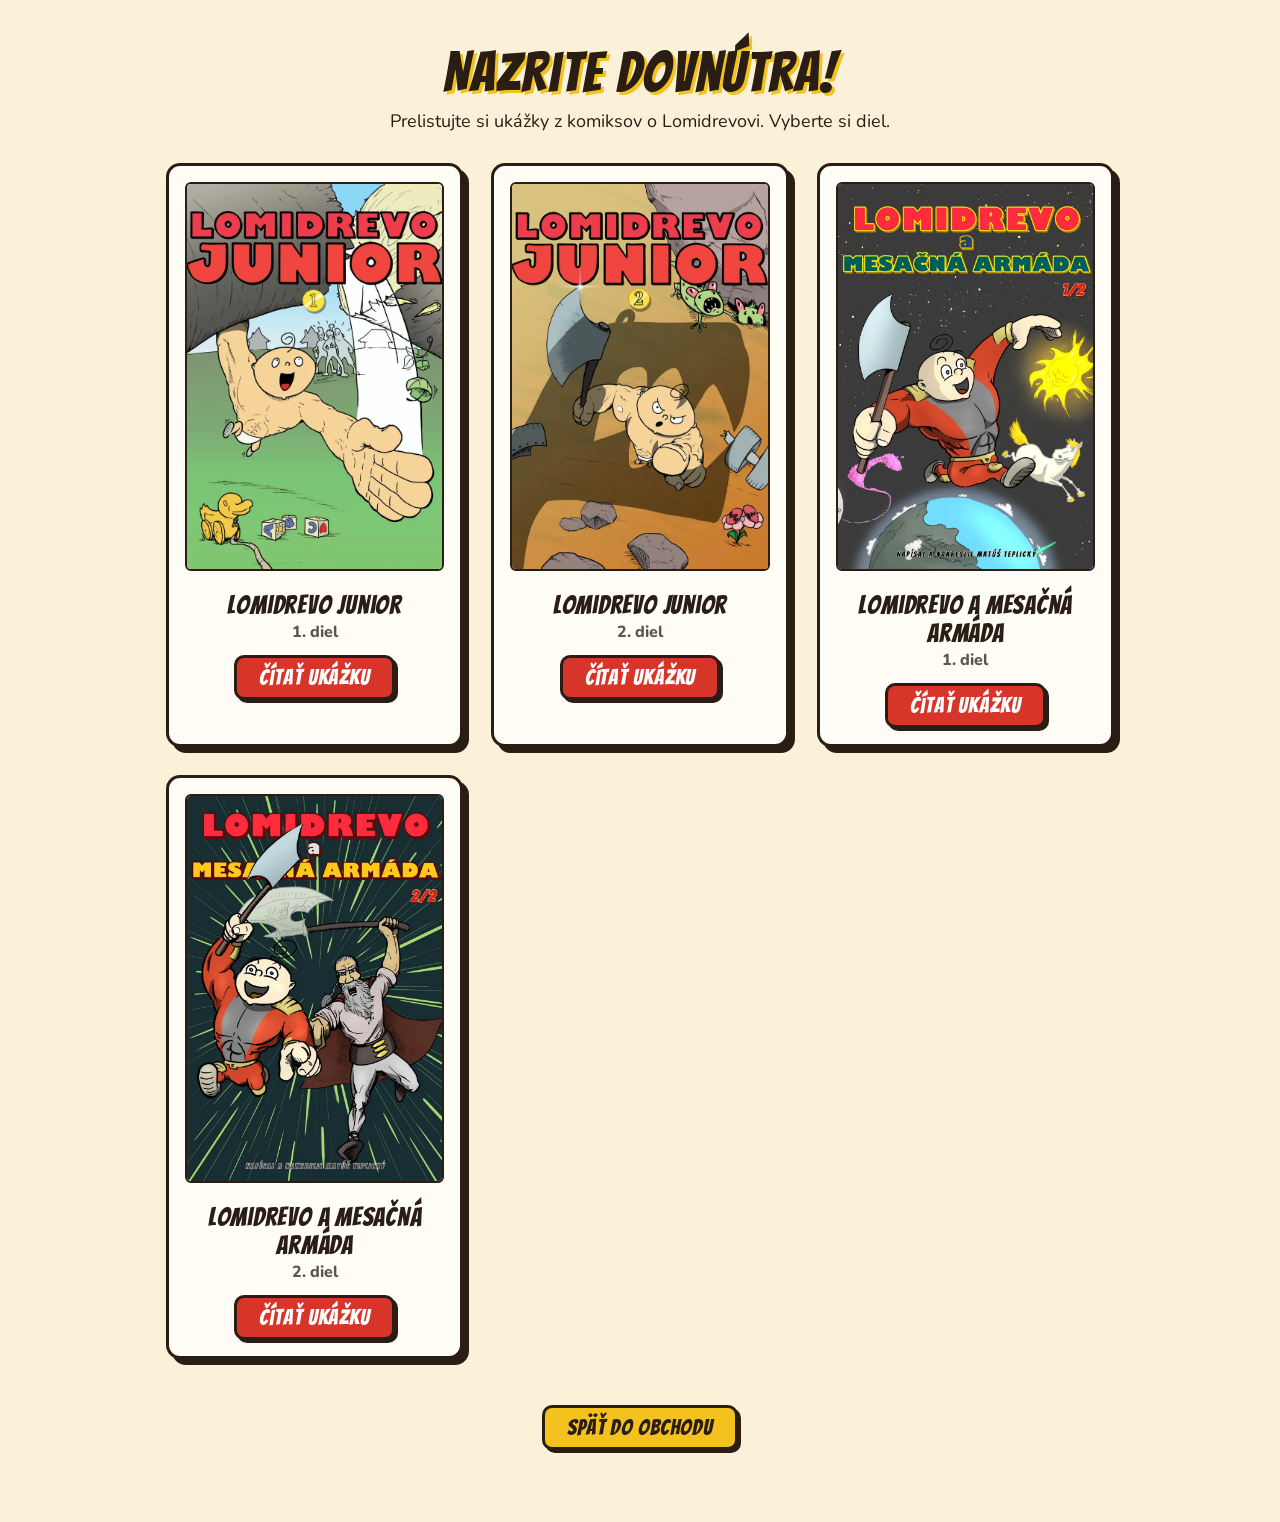
==== commit 9797cf87: "Add files via upload" ====
--- a/index.html
+++ b/index.html
@@ -1,226 +1,32 @@
 <!doctype html>
-<html lang="en">
+<html lang="sk">
 <head>
 <meta charset="utf-8">
-<meta name="viewport" content="width=device-width,initial-scale=1,viewport-fit=cover">
-<meta name="theme-color" content="#2a1a10">
-<meta name="apple-mobile-web-app-capable" content="yes">
-<meta name="mobile-web-app-capable" content="yes">
-<title>Fretwork – Guitar Chord Workshop</title>
-<link rel="manifest" href="manifest.webmanifest">
-<link rel="icon" href="favicon.ico" sizes="48x48">
-<link rel="icon" href="icon.svg" type="image/svg+xml">
-<link rel="apple-touch-icon" href="apple-touch-icon.png">
-<link rel="stylesheet" href="style.css?v=20">
-<link rel="stylesheet" href="theme.css?v=20">
-<script>/* apply saved look and wood colour before first paint, so a reload never flashes the defaults */
-(function(){try{var g=function(k){try{return JSON.parse(localStorage.getItem(k))}catch(e){return null}},r=document.documentElement.style,
-u={'--ow':'px','--so':'px','--rad':'px','--tilt':'deg'},
-F={'Marker Felt':'"Marker Felt","Bradley Hand","Chalkboard SE","Segoe Print","Comic Sans MS",cursive','Bradley Hand':'"Bradley Hand","Segoe Print","Comic Sans MS",cursive','Chalkboard':'"Chalkboard SE","Comic Sans MS",cursive','Comic Sans':'"Comic Sans MS","Comic Neue",cursive','Plain rounded':'ui-rounded,"Trebuchet MS",system-ui,sans-serif'},
-L=Object.assign({},g('fw.look.shipped')||{},g('fw.look')||{});
-for(var k in L){if(k in u)r.setProperty(k,L[k]+u[k]);else if(k.indexOf('--')===0)r.setProperty(k,L[k]);else if(k==='wob')r.setProperty('--wobf',+L[k]>0?'url(#wobble)':'none');else if(k==='font'&&F[L[k]])r.setProperty('--hand',F[L[k]]);}
-var d=g('fw.data.'+(g('fw.session')||'guest')),f=d&&d.settings&&d.settings.finish;
-if(f){r.setProperty('--hue',f.hue+'deg');r.setProperty('--wsat',f.sat);r.setProperty('--wbri',f.bri);}
-}catch(e){}})();</script>
-
+<meta name="viewport" content="width=device-width,initial-scale=1">
+<title>Nazrite do komiksu | Lomidrevo Junior</title>
+<meta name="description" content="Prelistujte si ukážky z komiksov Lomidrevo a Mesačná armáda.">
+<link rel="preconnect" href="https://fonts.googleapis.com">
+<link href="https://fonts.googleapis.com/css2?family=Bangers&family=Nunito:wght@400;800&display=swap" rel="stylesheet">
+<link rel="stylesheet" href="style.css">
 </head>
 <body>
-
-<!-- shared SVG paint: wood grain, brass, strings, pearl, dots -->
-<svg width="0" height="0" style="position:absolute" aria-hidden="true">
-  <defs>
-    <filter id="wobble" x="-4%" y="-4%" width="108%" height="108%"><feTurbulence type="fractalNoise" baseFrequency="0.03" numOctaves="2" seed="4" result="n"/><feDisplacementMap id="wobbleMap" in="SourceGraphic" in2="n" scale="4" xChannelSelector="R" yChannelSelector="G"/></filter>
-    <filter id="grain" x="0" y="0" width="100%" height="100%">
-      <feTurbulence type="fractalNoise" baseFrequency="0.22 0.012" numOctaves="3" seed="7" result="n"/>
-      <feColorMatrix in="n" type="matrix" values="0 0 0 0 0.09  0 0 0 0 0.04  0 0 0 0 0.02  0 0 0 -1.5 1.05" result="g"/>
-      <feMerge><feMergeNode in="SourceGraphic"/><feMergeNode in="g"/></feMerge>
-    </filter>
-    <linearGradient id="rosewood" x1="0" x2="1" y1="0" y2="0">
-      <stop offset="0" stop-color="#3a2014"/><stop offset=".5" stop-color="#4b2a19"/><stop offset="1" stop-color="#341b10"/>
-    </linearGradient>
-    <linearGradient id="bone" x1="0" x2="0" y1="0" y2="1">
-      <stop offset="0" stop-color="#fbf4dc"/><stop offset=".6" stop-color="#e4d6ab"/><stop offset="1" stop-color="#b9a679"/>
-    </linearGradient>
-    <linearGradient id="nickel" x1="0" x2="0" y1="0" y2="1">
-      <stop offset="0" stop-color="#f4f6f8"/><stop offset=".5" stop-color="#aeb4ba"/><stop offset="1" stop-color="#6d7379"/>
-    </linearGradient>
-    <linearGradient id="brass" x1="0" x2="0" y1="0" y2="1">
-      <stop offset="0" stop-color="#f6e2a0"/><stop offset=".5" stop-color="#cfa447"/><stop offset="1" stop-color="#8d6a22"/>
-    </linearGradient>
-    <radialGradient id="pearl" cx=".35" cy=".3" r=".8">
-      <stop offset="0" stop-color="#ffffff"/><stop offset=".6" stop-color="#d9d3c3"/><stop offset="1" stop-color="#8f8873"/>
-    </radialGradient>
-    <radialGradient id="dot" cx=".35" cy=".28" r=".85">
-      <stop offset="0" stop-color="#fff9e6"/><stop offset=".55" stop-color="#f0d98f"/><stop offset="1" stop-color="#b98a2c"/>
-    </radialGradient>
-    <radialGradient id="dotRoot" cx=".35" cy=".28" r=".85">
-      <stop offset="0" stop-color="#ffd9c9"/><stop offset=".5" stop-color="#e2583a"/><stop offset="1" stop-color="#8f2210"/>
-    </radialGradient>
-    <linearGradient id="barre" x1="0" x2="0" y1="0" y2="1">
-      <stop offset="0" stop-color="#fff2c8"/><stop offset=".55" stop-color="#e8c466"/><stop offset="1" stop-color="#a97b22"/>
-    </linearGradient>
-    <filter id="soft" x="-30%" y="-30%" width="160%" height="160%"><feGaussianBlur stdDeviation="1.4"/></filter>
-  </defs>
-</svg>
-
-<div id="app">
-  <div id="tuneBar" class="tunebar" role="status" hidden></div>
-
-  <main>
-    <!-- CHORDS -->
-    <section id="v-chords" class="view on">
-      <div id="startCard" class="startcard" hidden></div>
-
-      <div id="chordResult" hidden>
-        <div class="detail card paper" id="detail"></div>
-        <h3 class="sect">Other voicings <small id="voicingCount"></small></h3>
-        <p class="taphint2">Tap a shape to hear it</p>
-        <div class="grid" id="voicings"></div>
-      </div>
-      <div class="hint" id="chordHint"></div>
-
-      <h3 class="sect" id="mineHead" hidden>My voicings</h3>
-      <div class="grid small" id="mine"></div>
-
-      <div class="panel leather" id="chordPanel">
-        <label class="plate-label" for="chordIn">Type any chord here to see it and learn it</label>
-        <div class="inputrow">
-          <div class="engraved"><input id="chordIn" type="text" inputmode="text" autocomplete="off" autocapitalize="off" spellcheck="false" placeholder="Am7, F#m7b5, Cmaj9/E …" aria-label="Chord name"></div>
-          <button class="btn" id="btnClear" aria-label="Clear">✕</button>
-        </div>
-        <button class="btn ghost sm" id="btnKeys" type="button">Show the keyboard ▾</button>
-        <div class="keys" id="rootKeys" aria-label="Root note"></div>
-        <div class="chipbox" id="suffixChips" aria-label="Chord quality"></div>
-        <div class="status" id="chordInfo"></div>
-        <button class="btn ghost sm" id="btnHelp2">▶ New here? How to read a chord diagram</button>
-      </div>
-    </section>
-
-    <!-- FIND CHORD -->
-    <section id="v-find" class="view">
-      <div class="panel leather">
-        <span class="plate-label">Find chord</span>
-        <p class="lead">Place your fingers on the neck and Fretwork names the chord.</p>
-        <ul class="how">
-          <li><b>Tap</b> a spot on the neck to put a finger there. Tap it again to lift it.</li>
-          <li><b>Drag</b> along one fret to lay a finger across several strings (a barre).</li>
-          <li><b>Tap the circle</b> above a string to mute it (✕) or let it ring open (○).</li>
-        </ul>
-      </div>
-      <div class="findgrid">
-        <div class="card paper findboard">
-          <div id="findBoard" class="board"></div>
-          <div class="ctlrow">
-            <span class="lbl">Neck position</span>
-            <button class="btn sm" id="fdDown" aria-label="Move up the neck towards the nut">−</button><output id="fdBase">1</output><button class="btn sm" id="fdUp" aria-label="Move down the neck">＋</button>
-          </div>
-          <div class="ctlrow"><button class="btn primary" id="fdPlay">▶ Strum</button><button class="btn" id="fdReset">Clear</button></div>
-          <div id="fdNotes" class="notesline"></div>
-        </div>
-        <div><h3 class="sect" style="margin-top:6px">It could be</h3><div id="findRes" class="reslist"></div></div>
-      </div>
-    </section>
-
-    <!-- THEORY -->
-    <section id="v-theory" class="view">
-      <div class="panel leather">
-        <span class="plate-label">Theory</span>
-        <p class="lead">See how any chord is built: its intervals, its scale, and where it fits.</p>
-        <div class="inputrow"><div class="engraved"><input id="thIn" type="text" autocomplete="off" autocapitalize="off" spellcheck="false" placeholder="Cmaj7, F#m7b5, G13 …" aria-label="Chord for theory"></div></div>
-      </div>
-      <div id="theoryOut"></div>
-      <h3 class="sect">Chord types at a glance</h3>
-      <p class="sub" style="margin:0 4px 10px">Tap a row to see that type built on your chord's root.</p>
-      <div id="theoryTable"></div>
-    </section>
-
-    <!-- SONG LIST -->
-    <section id="v-songs" class="view">
-      <div class="rowbar">
-        <h2>Song book</h2>
-        <button class="btn primary" id="btnImport">＋ Import song</button>
-      </div>
-      <div id="songList" class="songlist"></div>
-      <div id="progs"></div>
-      <div id="playable"></div>
-      <h3 class="sect">Examples</h3>
-      <div id="sampleList" class="songlist"></div>
-    </section>
-
-    <!-- SONG DETAIL -->
-    <section id="v-song" class="view">
-      <div class="rowbar wrapbar">
-        <button class="btn" id="btnBack">‹ Songs</button>
-        <div class="songhead"><h2 id="songTitle"></h2><div id="songArtist" class="sub"></div></div>
-        <button class="btn" id="btnLearnSong">Learn chords</button>
-        <button class="btn" id="btnPlaySong">▶ Play chords</button>
-        <button class="btn" id="btnEditSong">Edit</button>
-      </div>
-      <div class="toolbar leather">
-        <div class="ctl"><span>Transpose</span>
-          <button class="btn sm" id="trDown" aria-label="Down a semitone">−</button>
-          <output id="trVal">0</output>
-          <button class="btn sm" id="trUp" aria-label="Up a semitone">＋</button></div>
-        <div class="ctl"><span>Text</span>
-          <button class="btn sm" id="fsDown" aria-label="Smaller">A−</button>
-          <button class="btn sm" id="fsUp" aria-label="Bigger">A＋</button></div>
-        <label class="ctl switch"><span>Chord charts</span><input type="checkbox" id="swCharts" checked><i></i></label>
-      </div>
-      <div class="chartstrip" id="chartStrip"></div>
-      <article class="sheet paper" id="sheet"></article>
-    </section>
-  </main>
-
-  <div id="wip" class="wip"></div>
-  <div id="a2hs" class="wip a2hs" hidden></div>
-
-  <header class="deck">
-    <div class="brand" aria-label="Fretwork">
-      <svg viewBox="0 0 40 40" class="logo" aria-hidden="true"><path d="M20 3C10 3 5 10 6 18c1 9 9 19 14 19s13-10 14-19C35 10 30 3 20 3z" fill="#efe2bd" stroke="#1b0f08" stroke-width="2.5"/><text x="20" y="26" text-anchor="middle" font-size="17" font-weight="900" fill="#c0391e" font-family="Marker Felt,Chalkboard SE,Comic Sans MS,cursive">F</text></svg>
-      <span>Fret<em>work</em></span>
-    </div>
-    <nav class="seg" id="nav" role="tablist">
-      <button class="seg-b on" data-view="chords" role="tab">Chords</button>
-      <button class="seg-b" data-view="find" role="tab" title="Place your fingers and find the chord">Find</button>
-      <button class="seg-b" data-view="theory" role="tab" title="How chords are built">Theory</button>
-      <button class="seg-b" data-view="songs" role="tab">Songs</button>
-    </nav>
-    <div class="tools">
-      <button class="knob pickup" id="btnLang" data-lang="en" role="switch" aria-checked="false" title="Language / Jazyk" aria-label="Language"><span class="pk-slot"></span><span class="pk-lever"><span class="pk-tip"></span></span><span class="pk-l">EN</span><span class="pk-r">SK</span><span id="lgTxt"></span><span id="lgCap"></span></button>
-      <button class="knob" id="btnSeq" title="Chord sequence" aria-label="Chord sequence" style="font-weight:700;font-size:1.25rem;color:#e7d3a0"><span>♫</span></button>
-      <button class="knob" id="btnHelp" title="How to read a chord diagram" aria-label="How to read a chord diagram" style="font-weight:700;font-size:1.25rem;color:#e7d3a0"><span>?</span></button>
-      <button class="chip-btn" id="btnProfile" title="Profile"><span class="avatar" id="avatar">G</span><span class="who" id="whoName">Guest</span></button>
-      <button class="knob" id="btnSettings" title="Settings" aria-label="Settings"><svg viewBox="0 0 24 24"><path fill="currentColor" d="M19.4 13a7.5 7.5 0 0 0 0-2l2-1.6-2-3.4-2.4 1a7.6 7.6 0 0 0-1.7-1L15 3h-4l-.4 3a7.6 7.6 0 0 0-1.7 1l-2.4-1-2 3.4 2 1.6a7.5 7.5 0 0 0 0 2l-2 1.6 2 3.4 2.4-1c.5.4 1.1.7 1.7 1l.4 3h4l.4-3c.6-.3 1.2-.6 1.7-1l2.4 1 2-3.4zM13 15.5A3.5 3.5 0 1 1 13 8.5a3.5 3.5 0 0 1 0 7z"/></svg></button>
-    </div>
-  </header>
-
-  <div class="foot">Fretwork · tap any diagram to hear it</div>
-</div>
-
-<!-- bottom sheet for picking voicings from songs -->
-<div id="drawer" class="drawer" hidden>
-  <div class="drawer-bg" data-close></div>
-  <div class="drawer-box leather" role="dialog" aria-modal="true">
-    <div class="drawer-grip"></div>
-    <div id="drawerBody"></div>
-  </div>
-</div>
-
-<!-- modal -->
-<div id="modal" class="modal" hidden>
-  <div class="modal-bg" data-close></div>
-  <div class="modal-box paper" role="dialog" aria-modal="true"><div id="modalBody"></div></div>
-</div>
-
-<div id="tour" class="tour" hidden></div>
-
-<div id="pinbar" class="pinbar" hidden></div>
-<div id="seqwin" class="seqwin" hidden></div>
-<div id="toast" class="toast" hidden></div>
-
-<script src="config.js?v=20"></script>
-<script src="engine.js?v=20"></script>
-<script src="sk.js?v=20"></script>
-<script src="app.js?v=20"></script>
+<main class="landing">
+  <h1>Nazrite dovnútra!</h1>
+  <p class="lead">Prelistujte si ukážky z komiksov o Lomidrevovi. Vyberte si diel.</p>
+  <div class="cards" id="cards"></div>
+  <p style="margin-top:34px"><a class="btn alt" href="https://www.lomidrevojunior.sk">Späť do obchodu</a></p>
+</main>
+<script src="common.js"></script>
+<script>
+loadBooks().then(books => {
+  document.getElementById("cards").innerHTML = books.map(b => {
+    const first = parsePages(b.pages, b.total)[0] || 1;
+    return `<a class="card" href="reader.html?b=${b.id}">
+      <img src="${b.folder}/${pad(first)}.webp" alt="Obálka: ${b.title}, ${b.subtitle}" loading="lazy">
+      <h2>${b.title}</h2><span class="sub">${b.subtitle}</span>
+      <span class="btn">Čítať ukážku</span></a>`;
+  }).join("");
+});
+</script>
 </body>
 </html>
